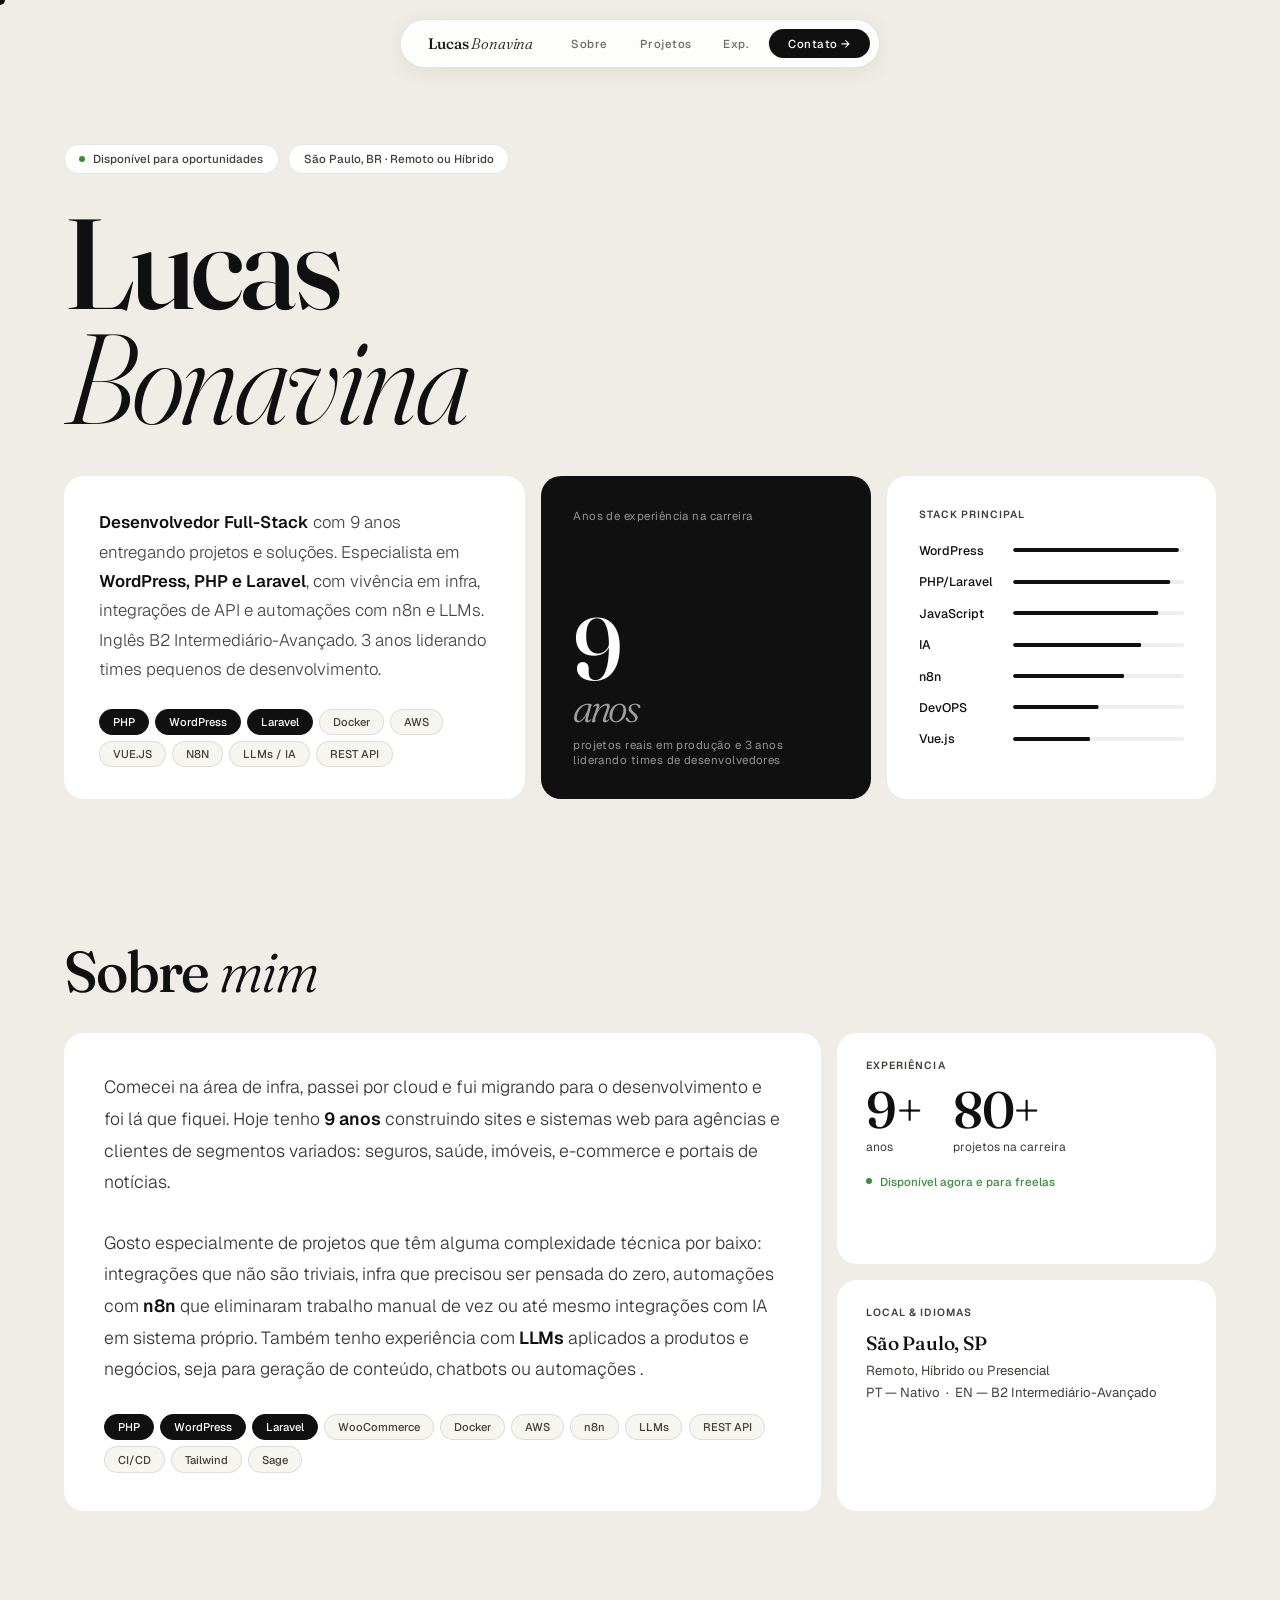
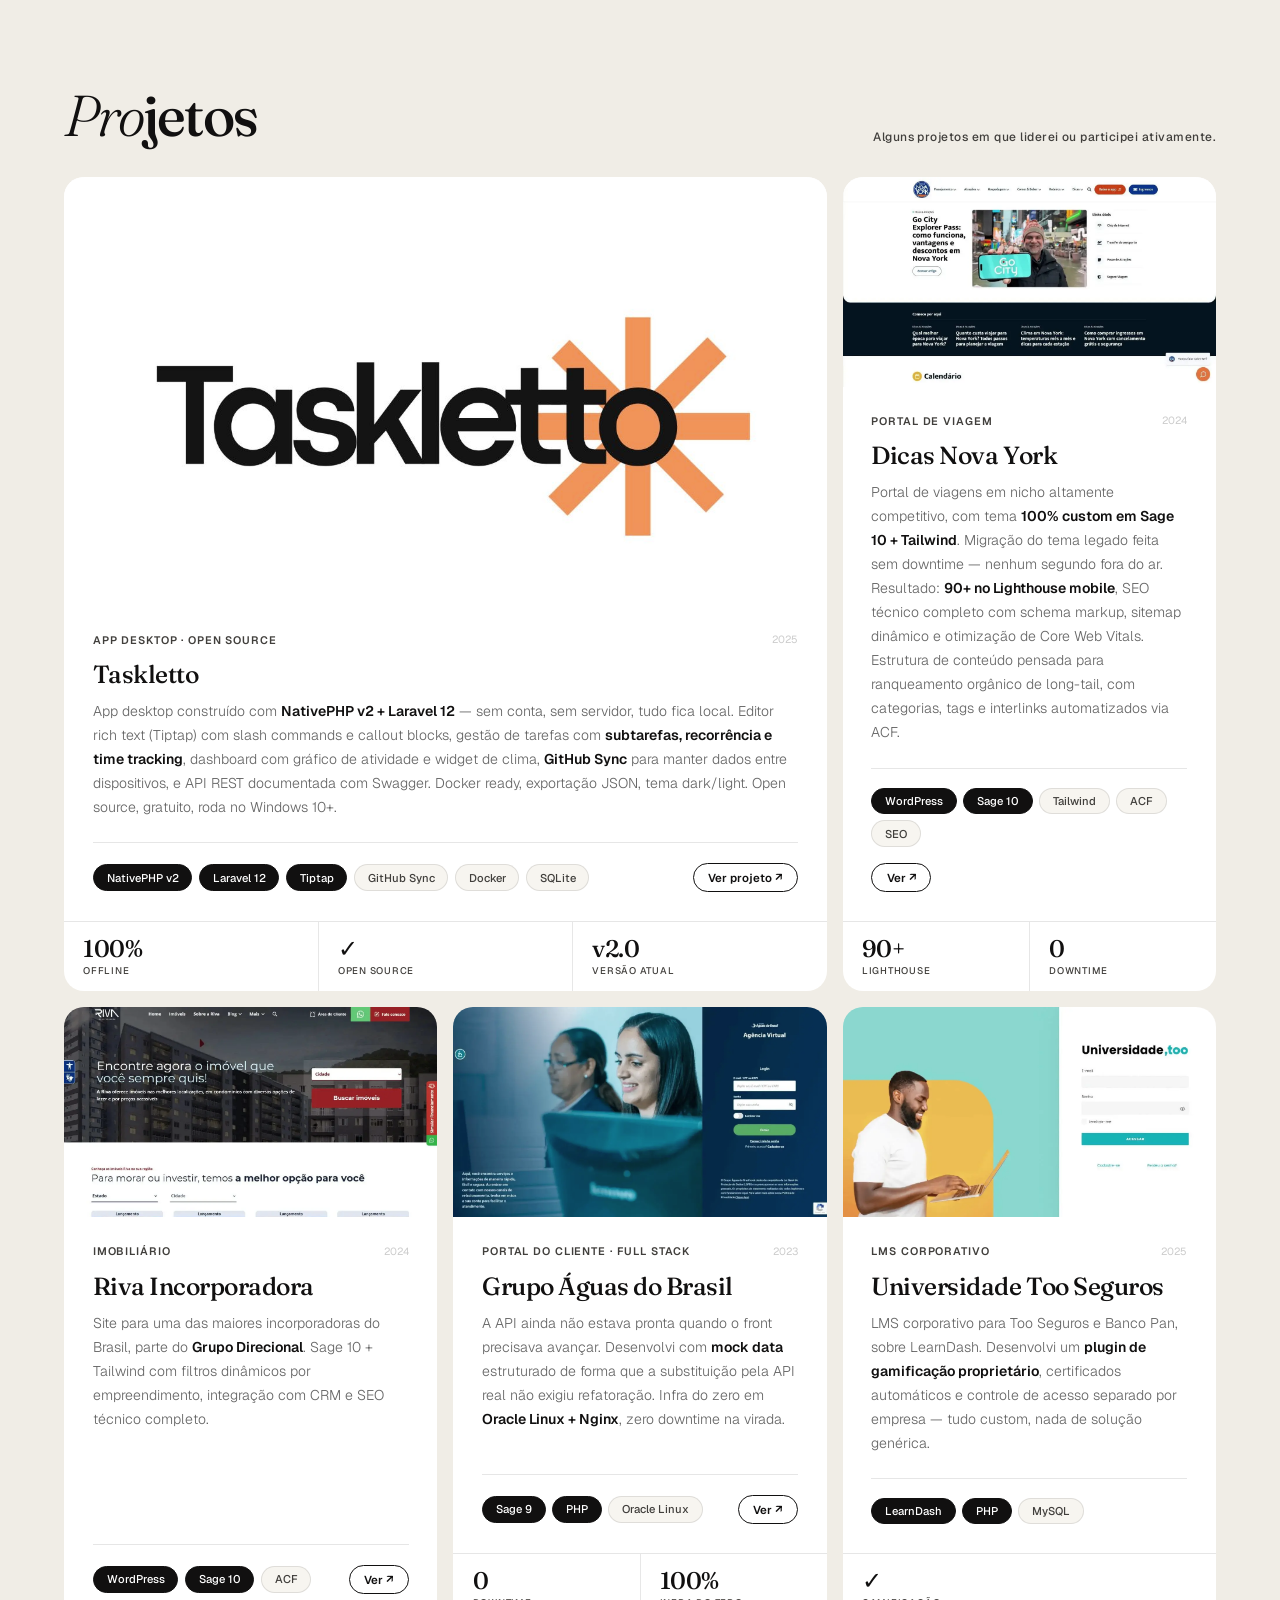
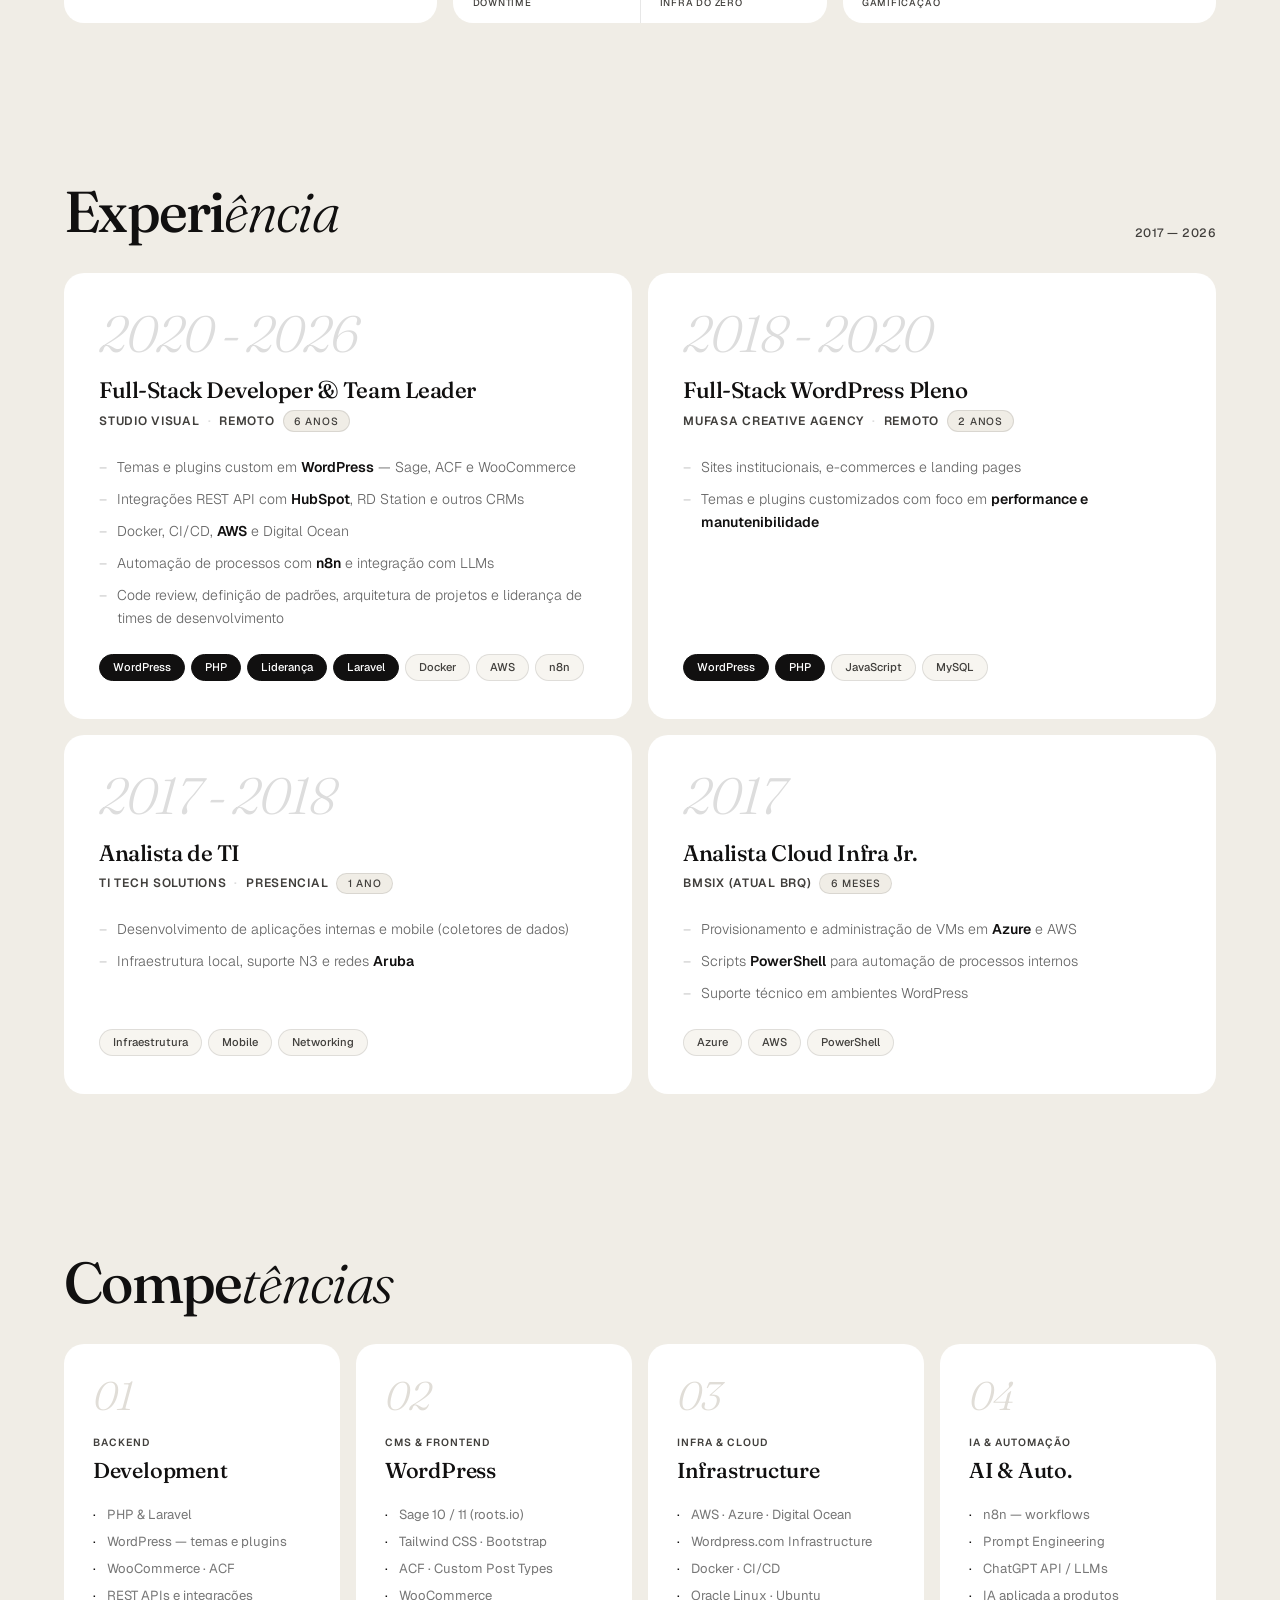
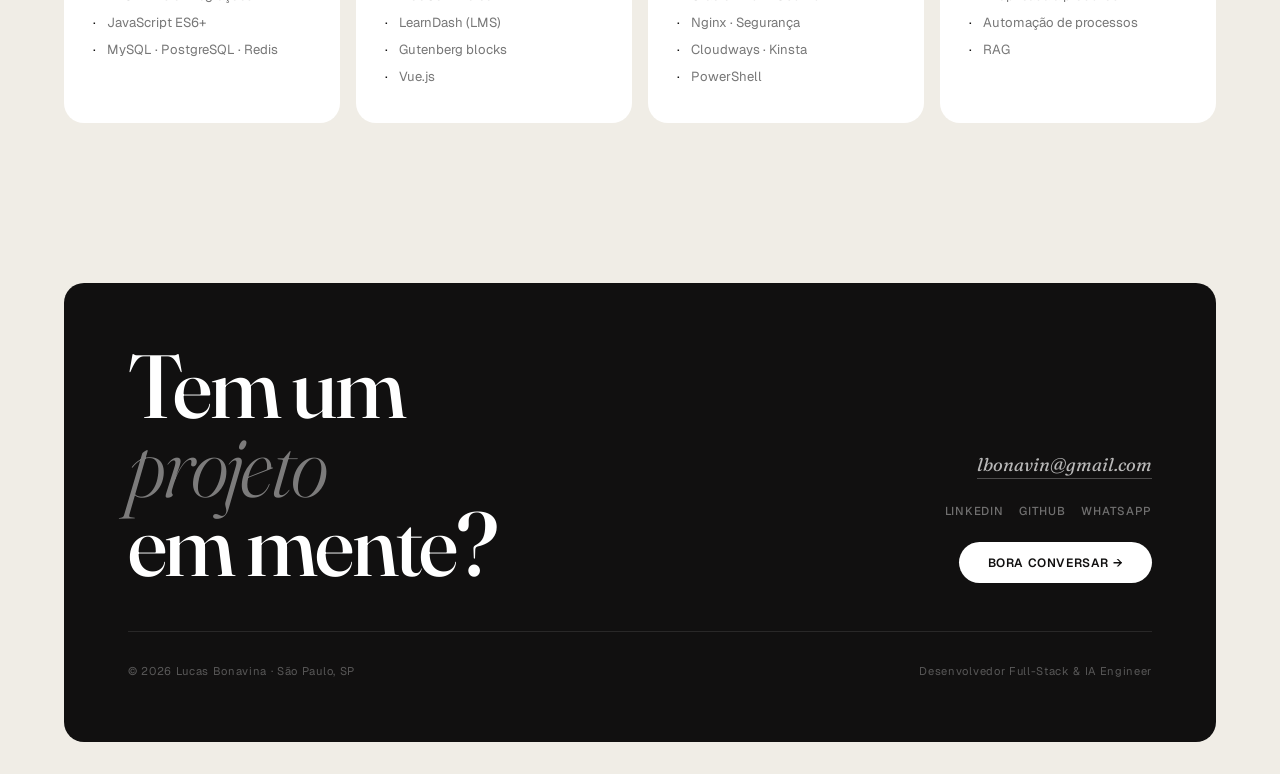
==== index.html @ 9f5cc095 "Update index.html" ====
<!DOCTYPE html>
<html lang="pt-BR">
<head>
<meta charset="UTF-8">
<meta name="viewport" content="width=device-width, initial-scale=1.0">

<!-- ── SEO Básico ── -->
<title>Lucas Bonavina — Full-Stack Developer | PHP, WordPress & Laravel</title>
<meta name="description" content="Full-Stack Developer com 9 anos de experiência em PHP, WordPress e Laravel. Especialista em integrações de API, automações com n8n e LLMs. Disponível para oportunidades remotas em São Paulo, BR.">
<meta name="keywords" content="Full-Stack Developer, PHP, WordPress, Laravel, n8n, LLMs, Docker, AWS, São Paulo">
<meta name="author" content="Lucas Bonavina">
<meta name="robots" content="index, follow">
<link rel="canonical" href="https://lucasbonavina.win/">

<!-- ── Open Graph (LinkedIn, Facebook, WhatsApp) ── -->
<meta property="og:type" content="website">
<meta property="og:url" content="https://lucasbonavina.win/">
<meta property="og:title" content="Lucas Bonavina — Full-Stack Developer">
<meta property="og:description" content="Full-Stack Developer com 9 anos de experiência em PHP, WordPress e Laravel. Especialista em integrações de API, automações com n8n e LLMs.">
<meta property="og:image" content="https://lucasbonavina.win/og-image.jpg">
<meta property="og:locale" content="pt_BR">
<meta property="og:site_name" content="Lucas Bonavina">

<!-- ── Twitter / X Card ── -->
<meta name="twitter:card" content="summary_large_image">
<meta name="twitter:title" content="Lucas Bonavina — Full-Stack Developer">
<meta name="twitter:description" content="Full-Stack Developer com 9 anos de experiência em PHP, WordPress e Laravel. Disponível para oportunidades.">
<meta name="twitter:image" content="https://lucasbonavina.win/og-image.jpg">

<!-- ── Schema.org (Rich Results no Google) ── -->
<script type="application/ld+json">
{
  "@context": "https://schema.org",
  "@type": "Person",
  "name": "Lucas Bonavina",
  "jobTitle": "Full-Stack Developer",
  "url": "https://lucasbonavina.win/",
  "email": "lbonavin@gmail.com",
  "address": {
    "@type": "PostalAddress",
    "addressLocality": "São Paulo",
    "addressRegion": "SP",
    "addressCountry": "BR"
  },
  "sameAs": [
    "https://www.linkedin.com/in/lbonavina/",
    "https://github.com/lbonavina"
  ],
  "knowsAbout": ["PHP", "WordPress", "Laravel", "Docker", "AWS", "n8n", "LLMs"]
}
</script>

<!-- ── Favicon ── -->
<link rel="icon" type="image/png" href="favicon.png">
<link rel="preload" as="image" href="projetos/taskletto.webp" fetchpriority="high">

<!-- Preconnect mantém -->
<link rel="preconnect" href="https://fonts.googleapis.com">
<link rel="preconnect" href="https://fonts.gstatic.com" crossorigin>

<!-- Troque o <link> normal por media=print + onload -->
<link
  rel="stylesheet"
  href="https://fonts.googleapis.com/css2?family=Fraunces:ital,opsz,wght@0,9..144,300;0,9..144,500;0,9..144,700;1,9..144,300;1,9..144,500;1,9..144,700&family=Geist:wght@300;400;500;600&display=swap"
  media="print"
  onload="this.media='all'"
>
<!-- Fallback para JS desativado -->
<noscript>
  <link rel="stylesheet" href="https://fonts.googleapis.com/css2?family=Fraunces:ital,opsz,wght@0,9..144,300;0,9..144,500;0,9..144,700;1,9..144,300;1,9..144,500;1,9..144,700&family=Geist:wght@300;400;500;600&display=swap">
</noscript>

<style>
  *, *::before, *::after { margin: 0; padding: 0; box-sizing: border-box; }

:root {
  --ink:    #111010;
  --paper:  #f0ede6;
  --card:   #ffffff;
  --card2:  #f7f5f0;
  --muted:  #413f3c;
  --rule:   rgba(17,16,16,.1);
  --serif:  'Fraunces', Georgia, serif;
  --sans:   'Geist', sans-serif;
  --r:      20px;
  --r-sm:   12px;
}

html { scroll-behavior: smooth; }

body {
  font-family: var(--sans);
  background: var(--paper);
  color: var(--ink);
  overflow-x: hidden;
  cursor: none;
}

/* ── CURSOR ── */
#cur {
  position: fixed;
  width: 10px; height: 10px;
  background: var(--ink);
  border-radius: 50%;
  pointer-events: none;
  z-index: 9000;
  transform: translate(-50%,-50%);
  transition: width .22s, height .22s, background .22s;
}
.hovering #cur {
  width: 46px; height: 46px;
  background: transparent;
  border: 1.5px solid var(--ink);
}

/* ── NAV ── */
nav {
  position: fixed;
  top: 1.2rem; left: 50%;
  transform: translateX(-50%);
  z-index: 800;
  display: flex;
  align-items: center;
  gap: 0;
  background: rgba(255,255,255,.85);
  backdrop-filter: blur(20px);
  border: 1px solid var(--rule);
  border-radius: 100px;
  padding: .55rem .6rem;
  opacity: 0;
  animation: fi .5s ease 2.6s forwards;
  box-shadow: 0 4px 24px rgba(17,16,16,.07);
}
.nav-logo {
  font-family: var(--serif);
  font-size: .95rem;
  font-weight: 500;
  padding: .3rem 1.1rem;
  margin-right: .3rem;
  letter-spacing: -.01em;
}
.nav-logo em { font-style: italic; font-weight: 300; }
nav a {
  font-size: .72rem;
  font-weight: 500;
  letter-spacing: .04em;
  color: #6b6864;
  text-decoration: none;
  padding: .45rem 1rem;
  border-radius: 100px;
  transition: color .2s, background .2s;
  white-space: nowrap;
}
nav a:hover { color: var(--ink); background: var(--paper); }
nav a.cta {
  background: var(--ink);
  color: #fff;
  margin-left: .3rem;
  padding: .45rem 1.2rem;
}
nav a.cta:hover { background: #333; color: #fff; }

/* ── LAYOUT ── */
.page { max-width: 1200px; margin: 0 auto; padding: 0 1.5rem; }

/* ── HERO ── */
.hero {
  padding-top: 9rem;
  padding-bottom: 4rem;
}

.hero-eyebrow {
  display: flex;
  align-items: center;
  gap: .6rem;
  margin-bottom: 2rem;
  opacity: 0;
  animation: fi .5s ease .15s forwards;
}
.hero-pill {
  display: inline-flex;
  align-items: center;
  gap: .5rem;
  padding: .4rem .9rem;
  background: var(--card);
  border: 1px solid var(--rule);
  border-radius: 100px;
  font-size: .72rem;
  font-weight: 500;
  color: var(--muted);
}
.dot-green {
  width: 6px; height: 6px;
  border-radius: 50%;
  background: #3d8c3d;
  animation: pg 2s ease infinite;
}
@keyframes pg { 0%,100%{box-shadow:0 0 0 0 rgba(61,140,61,.4)}50%{box-shadow:0 0 0 5px rgba(61,140,61,0)} }

.hero-name {
  font-family: var(--serif);
  font-size: clamp(4.5rem, 10vw, 9.5rem);
  font-weight: 500;
  line-height: .9;
  letter-spacing: -.03em;
  margin-bottom: 2.5rem;
}
.hero-name .row { overflow: hidden; display: block; }
.hero-name .w {
  display: block;
  transform: translateY(105%);
  animation: rise .95s cubic-bezier(.16,1,.3,1) forwards;
}
.hero-name .row:nth-child(1) .w { animation-delay: .3s; }
.hero-name .row:nth-child(2) .w { animation-delay: .45s; font-style: italic; font-weight: 300; }

.hero-grid {
  display: grid;
  grid-template-columns: 1.4fr 1fr 1fr;
  gap: 1rem;
  opacity: 0;
  animation: up .65s ease 1.1s forwards;
}

.hero-bio {
  background: var(--card);
  border-radius: var(--r);
  padding: 2rem 2.2rem;
  display: flex;
  flex-direction: column;
  justify-content: space-between;
  gap: 1.5rem;
}
.hero-bio p {
  font-size: 1.05rem;
  line-height: 1.75;
  color: #444;
  font-weight: 300;
}
.hero-bio p strong { font-weight: 600; color: var(--ink); }
.hero-bio-foot {
  display: flex;
  align-items: center;
  justify-content: space-between;
  flex-wrap: wrap;
  gap: .8rem;
}
.role-tag {
  font-size: .72rem;
  font-weight: 500;
  color: var(--muted);
  letter-spacing: .04em;
}

.hero-stat {
  background: var(--ink);
  border-radius: var(--r);
  padding: 2rem 2rem;
  display: flex;
  flex-direction: column;
  justify-content: space-between;
  color: #fff;
}
.hero-stat .num {
  font-family: var(--serif);
  font-size: 5.5rem;
  font-weight: 500;
  line-height: .85;
  letter-spacing: -.04em;
}
.hero-stat .num em { font-style: italic; font-weight: 300; font-size: 2.5rem; display: block; margin-top: .3rem; opacity: .6; }
.hero-stat .lbl { font-size: .72rem; font-weight: 400; opacity: .55; letter-spacing: .04em; }

.hero-stack {
  background: var(--card);
  border-radius: var(--r);
  padding: 2rem 2rem;
}
.hero-stack .slabel {
  font-size: .65rem;
  font-weight: 600;
  letter-spacing: .1em;
  text-transform: uppercase;
  color: var(--muted);
  margin-bottom: 1.3rem;
}
.stack-items {
  display: flex;
  flex-direction: column;
  gap: .9rem;
}
.si-row { display: flex; align-items: center; gap: .9rem; }
.si-name { font-size: .78rem; font-weight: 500; color: var(--ink); width: 80px; flex-shrink: 0; }
.si-track {
  flex: 1; height: 4px;
  background: #eee;
  border-radius: 99px;
  overflow: hidden;
}
.si-fill {
  height: 100%;
  background: var(--ink);
  border-radius: 99px;
  transform: scaleX(0); transform-origin: left;
  transition: transform .85s cubic-bezier(.16,1,.3,1);
}

/* ── CHIPS ── */
.chips { display: flex; flex-wrap: wrap; gap: .4rem; }
.chip {
  font-size: .7rem;
  font-weight: 500;
  padding: .32rem .8rem;
  border-radius: 100px;
  border: 1px solid var(--rule);
  background: var(--card2);
  color: var(--muted);
  cursor: default;
  transition: background .2s, color .2s, border-color .2s;
}
.chip:hover, .chip.on { background: var(--ink); color: #fff; border-color: var(--ink); }

/* ── SECTION HEADER ── */
.s-header {
  display: flex;
  align-items: flex-end;
  justify-content: space-between;
  margin-bottom: 2rem;
}
.s-title {
  font-family: var(--serif);
  font-size: clamp(2.2rem, 4.5vw, 3.8rem);
  font-weight: 500;
  letter-spacing: -.03em;
  line-height: 1;
}
.s-title em { font-style: italic; font-weight: 300; }
.s-sub {
  font-size: .75rem;
  font-weight: 500;
  color: var(--muted);
  letter-spacing: .04em;
}

/* ── SECTION SPACING ── */
.section { padding: 5rem 0; }

/* ── ABOUT CARDS ── */
.about-grid {
  display: grid;
  grid-template-columns: 2fr 1fr;
  grid-template-rows: auto auto;
  gap: 1rem;
}
.about-main {
  background: var(--card);
  border-radius: var(--r);
  padding: 2.4rem 2.5rem;
}
.about-main p {
  font-size: 1.1rem;
  line-height: 1.8;
  color: #333;
  font-weight: 300;
  margin-bottom: 1.8rem;
}
.about-main p strong { font-weight: 600; color: var(--ink); }

.about-side {
  display: flex;
  flex-direction: column;
  gap: 1rem;
}

.mini-card {
  background: var(--card);
  border-radius: var(--r);
  padding: 1.6rem 1.8rem;
  flex: 1;
}
.mini-card .mc-label {
  font-size: .65rem;
  font-weight: 600;
  letter-spacing: .1em;
  text-transform: uppercase;
  color: var(--muted);
  margin-bottom: .8rem;
}

.stat-pair { display: flex; gap: 2rem; }
.stat-item .stat-n {
  font-family: var(--serif);
  font-size: 3.2rem;
  font-weight: 500;
  line-height: 1;
  letter-spacing: -.03em;
}
.stat-item .stat-l { font-size: .75rem; color: var(--muted); margin-top: .2rem; font-weight: 400; }

/* ── PROJECTS ── */
.proj-grid {
  display: grid;
  grid-template-columns: repeat(3, 1fr);
  gap: 1rem;
}

.proj-card {
  background: var(--card);
  border-radius: var(--r);
  overflow: hidden;
  display: flex;
  flex-direction: column;
  transition: transform .3s cubic-bezier(.16,1,.3,1), box-shadow .3s;
}
.proj-card:hover {
  transform: translateY(-4px);
  box-shadow: 0 16px 48px rgba(17,16,16,.1);
}

.proj-card--featured {
  grid-column: span 2;
}

.proj-img {
  width: 100%;
  aspect-ratio: 16/9;
  overflow: hidden;
  background: #e8e4dc;
  position: relative;
  flex-shrink: 0;
}
.proj-img img {
  width: 100%; height: 100%;
  object-fit: cover; object-position: top;
  transition: transform .5s cubic-bezier(.16,1,.3,1), filter .4s;
  filter: grayscale(15%);
}
.proj-card:hover .proj-img img { transform: scale(1.04); filter: grayscale(0%); }

.proj-body {
  padding: 1.7rem 1.8rem 1.8rem;
  display: flex;
  flex-direction: column;
  flex: 1;
}
.proj-meta {
  display: flex;
  align-items: center;
  gap: .6rem;
  margin-bottom: .9rem;
}
.proj-cat {
  font-size: .68rem;
  font-weight: 600;
  letter-spacing: .08em;
  text-transform: uppercase;
  color: var(--muted);
}
.proj-year {
  font-size: .65rem;
  color: #ccc;
  margin-left: auto;
  font-weight: 400;
}
.proj-title {
  font-family: var(--serif);
  font-size: 1.55rem;
  font-weight: 500;
  letter-spacing: -.02em;
  line-height: 1.1;
  margin-bottom: .75rem;
  transition: font-style .2s;
}
.proj-card:hover .proj-title { font-style: italic; }
.proj-desc {
  font-size: .88rem;
  line-height: 1.7;
  color: #666;
  font-weight: 300;
  flex: 1;
  margin-bottom: 1.4rem;
}
.proj-desc strong { font-weight: 600; color: var(--ink); }

.proj-foot {
  display: flex;
  align-items: center;
  justify-content: space-between;
  padding-top: 1.2rem;
  border-top: 1px solid var(--rule);
  gap: 1rem;
  flex-wrap: wrap;
}
.proj-link {
  display: inline-flex;
  align-items: center;
  gap: .35rem;
  font-size: .72rem;
  font-weight: 600;
  color: var(--ink);
  text-decoration: none;
  padding: .4rem .9rem;
  border: 1.5px solid var(--ink);
  border-radius: 100px;
  transition: background .2s, color .2s;
  flex-shrink: 0;
}
.proj-link:hover { background: var(--ink); color: #fff; }

/* stats row inside featured card */
.proj-stats {
  display: flex;
  border-top: 1px solid var(--rule);
  margin-top: auto;
}
.ps { flex: 1; padding: .9rem 1.2rem; border-right: 1px solid var(--rule); }
.ps:last-child { border-right: none; }
.ps-val {
  font-family: var(--serif);
  font-size: 1.5rem;
  font-weight: 500;
  line-height: 1;
  letter-spacing: -.02em;
}
.ps-key { font-size: .6rem; font-weight: 500; letter-spacing: .08em; text-transform: uppercase; color: var(--muted); margin-top: .2rem; }

/* ── EXPERIENCE ── */
.xp-grid {
  display: grid;
  grid-template-columns: repeat(2, 1fr);
  gap: 1rem;
}

.xp-card {
  background: var(--card);
  border-radius: var(--r);
  padding: 2.2rem 2.2rem 2.4rem;
  display: flex;
  flex-direction: column;
  gap: 0;
  transition: background .25s;
}
.xp-card:hover { background: #f9f8f5; }

.xp-period {
  font-family: var(--serif);
  font-size: 3.2rem;
  font-weight: 300;
  font-style: italic;
  color: #ddd;
  line-height: 1;
  letter-spacing: -.03em;
  margin-bottom: 1.2rem;
  transition: color .3s;
}
.xp-card:hover .xp-period { color: #bbb; }

.xp-role {
  font-family: var(--serif);
  font-size: 1.4rem;
  font-weight: 500;
  letter-spacing: -.02em;
  line-height: 1.15;
  margin-bottom: .4rem;
}
.xp-company {
  font-size: .75rem;
  font-weight: 600;
  letter-spacing: .06em;
  text-transform: uppercase;
  color: var(--muted);
  margin-bottom: 1.5rem;
  display: flex;
  align-items: center;
  gap: .5rem;
  flex-wrap: wrap;
}
.xp-dur {
  font-size: .65rem;
  font-weight: 500;
  padding: .2rem .65rem;
  background: var(--paper);
  border-radius: 100px;
  color: var(--muted);
  border: 1px solid var(--rule);
}

.xp-list { list-style: none; display: flex; flex-direction: column; gap: .55rem; margin-bottom: 1.5rem; }
.xp-list li {
  font-size: .88rem;
  line-height: 1.65;
  color: #666;
  font-weight: 300;
  padding-left: 1.1rem;
  position: relative;
}
.xp-list li::before { content: '–'; position: absolute; left: 0; color: #bbb; }
.xp-list li strong { font-weight: 600; color: var(--ink); }

/* ── SKILLS ── */
.skills-grid {
  display: grid;
  grid-template-columns: repeat(4, 1fr);
  gap: 1rem;
}
.sk-card {
  background: var(--card);
  border-radius: var(--r);
  padding: 2rem 1.8rem 2.2rem;
  transition: background .25s, transform .25s;
}
.sk-card:hover { background: var(--ink); transform: translateY(-3px); }
.sk-card:hover * { color: #fff !important; border-color: rgba(255,255,255,.15) !important; }
.sk-card:hover .sk-num { opacity: .12; }

.sk-num {
  font-family: var(--serif);
  font-size: 2.5rem;
  font-style: italic;
  font-weight: 300;
  color: #e0ddd7;
  line-height: 1;
  margin-bottom: 1.3rem;
  letter-spacing: -.02em;
  transition: color .25s, opacity .25s;
}
.sk-cat { font-size: .65rem; font-weight: 600; letter-spacing: .1em; text-transform: uppercase; color: var(--muted); margin-bottom: .5rem; transition: color .25s; }
.sk-name { font-family: var(--serif); font-size: 1.35rem; font-weight: 500; color: var(--ink); margin-bottom: 1.3rem; letter-spacing: -.01em; transition: color .25s; }
.sk-list { list-style: none; display: flex; flex-direction: column; gap: .42rem; }
.sk-list li { font-size: .82rem; line-height: 1.55; color: #777; padding-left: .9rem; position: relative; transition: color .25s; }
.sk-list li::before { content: '·'; position: absolute; left: 0; color: var(--ink); transition: color .25s; }

/* ── CONTACT ── */
.contact-card {
  background: var(--ink);
  border-radius: var(--r);
  padding: 4rem;
  display: grid;
  grid-template-columns: 1fr auto;
  gap: 3rem;
  align-items: end;
}
.contact-head {
  font-family: var(--serif);
  font-size: clamp(3rem, 7vw, 7rem);
  font-weight: 500;
  line-height: .88;
  letter-spacing: -.03em;
  color: #fff;
}
.contact-head em { font-style: italic; font-weight: 300; opacity: .45; }

.contact-right {
  display: flex;
  flex-direction: column;
  align-items: flex-end;
  gap: 1.5rem;
}
.contact-mail {
  font-family: var(--serif);
  font-style: italic;
  font-size: 1.15rem;
  color: rgba(255,255,255,.7);
  text-decoration: none;
  border-bottom: 1px solid rgba(255,255,255,.25);
  padding-bottom: 2px;
  transition: color .2s, border-color .2s;
}
.contact-mail:hover { color: #fff; border-color: #fff; }

.contact-socs { display: flex; gap: 1rem; }
.contact-soc {
  font-size: .72rem;
  font-weight: 500;
  letter-spacing: .06em;
  text-transform: uppercase;
  color: rgba(255,255,255,.4);
  text-decoration: none;
  transition: color .2s;
}
.contact-soc:hover { color: #fff; }

.btn-white {
  display: inline-flex;
  align-items: center;
  gap: .4rem;
  padding: .8rem 1.8rem;
  background: #fff;
  color: var(--ink);
  font-size: .75rem;
  font-weight: 600;
  letter-spacing: .05em;
  text-transform: uppercase;
  text-decoration: none;
  border-radius: 100px;
  transition: background .2s, transform .2s;
}
.btn-white:hover { background: #e8e8e8; transform: translateY(-1px); }

.contact-footer {
  display: flex;
  align-items: center;
  justify-content: space-between;
  padding-top: 2rem;
  border-top: 1px solid rgba(255,255,255,.1);
  margin-top: 0;
}
.cf-copy { font-size: .7rem; color: rgba(255,255,255,.3); letter-spacing: .06em; }

/* ── SCROLL REVEAL ── */
.rv { opacity: 0; transform: translateY(20px); transition: opacity .55s ease, transform .55s ease; }
.rv.on { opacity: 1; transform: none; }
.d1{transition-delay:.08s} .d2{transition-delay:.16s} .d3{transition-delay:.24s} .d4{transition-delay:.32s}

@keyframes fi   { from{opacity:0} to{opacity:1} }
@keyframes rise { to{transform:translateY(0)} }
@keyframes up   { from{opacity:0;transform:translateY(14px)} to{opacity:1;transform:none} }

/* ── RESPONSIVE ── */
@media(max-width:1024px){
  .hero-grid { grid-template-columns: 1fr 1fr; }
  .hero-stack { grid-column: span 2; }
  .proj-grid { grid-template-columns: 1fr 1fr; }
  .proj-card--featured { grid-column: span 2; }
  .skills-grid { grid-template-columns: 1fr 1fr; }
  .about-grid { grid-template-columns: 1fr; }
  .about-side { flex-direction: row; }
}
@media(max-width:768px){
  .hero-grid { grid-template-columns: 1fr; }
  .hero-stack { grid-column: span 1; }
  .proj-grid, .xp-grid { grid-template-columns: 1fr; }
  .proj-card--featured { grid-column: span 1; }
  .skills-grid { grid-template-columns: 1fr 1fr; }
  .contact-card { grid-template-columns: 1fr; gap: 2rem; }
  .contact-right { align-items: flex-start; }
  .about-side { flex-direction: column; }
  nav .nav-logo { display: none; }
  nav a:not(.cta) { padding: .4rem .7rem; font-size: .68rem; }
}
@media(max-width:480px){
  .skills-grid { grid-template-columns: 1fr; }
  .hero-name { font-size: clamp(3.5rem, 14vw, 6rem); }
  nav { top: .8rem; }
}
</style>

</head>
<body>

<div id="cur"></div>

<!-- NAV -->
<nav>
  <div class="nav-logo">Lucas <em>Bonavina</em></div>
  <a href="#sobre">Sobre</a>
  <a href="#projetos">Projetos</a>
  <a href="#experiencia">Exp.</a>
  <a href="#contato" class="cta">Contato →</a>
</nav>

<main>

<!-- ══════════ HERO ══════════ -->
<div class="page">
  <div class="hero">
    <div class="hero-eyebrow">
      <div class="hero-pill">
        <div class="dot-green"></div>
        Disponível para oportunidades
      </div>
      <div class="hero-pill">São Paulo, BR · Remoto ou Híbrido</div>
    </div>

    <div class="hero-name">
      <span class="row"><span class="w">Lucas</span></span>
      <span class="row"><span class="w">Bonavina</span></span>
    </div>

    <div class="hero-grid">

      <div class="hero-bio">
        <p><strong>Desenvolvedor Full-Stack</strong> com 9 anos entregando projetos e soluções. Especialista em <strong>WordPress, PHP e Laravel</strong>, com vivência em infra, integrações de API e automações com n8n e LLMs. Inglês B2 Intermediário-Avançado. 3 anos liderando times pequenos de desenvolvimento.</p>
        <div class="hero-bio-foot">
          <div class="chips">
            <span class="chip on">PHP</span>
            <span class="chip on">WordPress</span>
            <span class="chip on">Laravel</span>
            <span class="chip">Docker</span>
            <span class="chip">AWS</span>
            <span class="chip">VUE.JS</span>
            <span class="chip">N8N</span>
            <span class="chip">LLMs / IA</span>
            <span class="chip">REST API</span>
          </div>
        </div>
      </div>

      <div class="hero-stat">
        <div class="lbl">Anos de experiência na carreira</div>
        <div>
          <div class="num">9<em>anos</em></div>
          <div class="lbl" style="margin-top:.8rem">projetos reais em produção e 3 anos liderando times de desenvolvedores</div>
        </div>
      </div>

      <div class="hero-stack">
        <div class="slabel">Stack principal</div>
        <div class="stack-items" id="stackEl">
          <div class="si-row"><span class="si-name">WordPress</span><div class="si-track"><div class="si-fill" data-w=".97"></div></div></div>
          <div class="si-row"><span class="si-name">PHP/Laravel</span><div class="si-track"><div class="si-fill" data-w=".92"></div></div></div>
          <div class="si-row"><span class="si-name">JavaScript</span><div class="si-track"><div class="si-fill" data-w=".85"></div></div></div>
          <div class="si-row"><span class="si-name">IA</span><div class="si-track"><div class="si-fill" data-w=".75"></div></div></div>
          <div class="si-row"><span class="si-name">n8n</span><div class="si-track"><div class="si-fill" data-w=".65"></div></div></div>
          <div class="si-row"><span class="si-name">DevOPS</span><div class="si-track"><div class="si-fill" data-w=".50"></div></div></div>
          <div class="si-row"><span class="si-name">Vue.js</span><div class="si-track"><div class="si-fill" data-w=".45"></div></div></div>
        </div>
      </div>

    </div>
  </div>
</div>

<!-- ══════════ SOBRE ══════════ -->
<section id="sobre" class="section">
  <div class="page">
    <div class="s-header rv">
      <h2 class="s-title">Sobre <em>mim</em></h2>
    </div>

    <div class="about-grid rv">

      <div class="about-main">
        <p>Comecei na área de infra, passei por cloud e fui migrando para o desenvolvimento e foi lá que fiquei. Hoje tenho <strong>9 anos</strong> construindo sites e sistemas web para agências e clientes de segmentos variados: seguros, saúde, imóveis, e-commerce e portais de notícias.</p>
        <p>Gosto especialmente de projetos que têm alguma complexidade técnica por baixo: integrações que não são triviais, infra que precisou ser pensada do zero, automações com <strong>n8n</strong> que eliminaram trabalho manual de vez ou até mesmo integrações com IA em sistema próprio. Também tenho experiência com <strong>LLMs</strong> aplicados a produtos e negócios, seja para geração de conteúdo, chatbots ou automações .</p>
        <div class="chips" style="margin-top:1.8rem">
          <span class="chip on">PHP</span><span class="chip on">WordPress</span><span class="chip on">Laravel</span><span class="chip">WooCommerce</span><span class="chip">Docker</span><span class="chip">AWS</span><span class="chip">n8n</span><span class="chip">LLMs</span><span class="chip">REST API</span><span class="chip">CI/CD</span><span class="chip">Tailwind</span><span class="chip">Sage</span>
        </div>
      </div>

      <div class="about-side">
        <div class="mini-card">
          <div class="mc-label">Experiência</div>
          <div class="stat-pair">
            <div class="stat-item"><div class="stat-n">9+</div><div class="stat-l">anos</div></div>
            <div class="stat-item"><div class="stat-n">80+</div><div class="stat-l">projetos na carreira</div></div>
          </div>
          <div class="avail-row" style="display:flex;align-items:center;gap:.5rem;margin-top:1.2rem;font-size:.72rem;font-weight:500;color:#3d8c3d">
            <div class="dot-green"></div> Disponível agora e para freelas
          </div>
        </div>
        <div class="mini-card">
          <div class="mc-label">Local & Idiomas</div>
          <div style="font-family:var(--serif);font-size:1.2rem;font-weight:500;letter-spacing:-.01em;margin-bottom:.3rem">São Paulo, SP</div>
          <div style="font-size:.82rem;color:var(--muted);line-height:1.65">Remoto, Híbrido ou Presencial<br>PT — Nativo &nbsp;·&nbsp; EN — B2 Intermediário-Avançado</div>
        </div>
      </div>

    </div>
  </div>
</section>

<!-- ══════════ PROJETOS ══════════ -->
<section id="projetos" class="section">
  <div class="page">
    <div class="s-header rv">
      <h2 class="s-title"><em>Pro</em>jetos</h2>
      <span class="s-sub">Alguns projetos em que liderei ou participei ativamente.</span>
    </div>

    <div class="proj-grid rv">

      <!-- 01 Taskletto — featured -->
      <div class="proj-card proj-card--featured">
        <div class="proj-img"><img src="projetos/taskletto.webp" alt="Taskletto — App desktop de tarefas e notas offline" fetchpriority="high" onerror="this.closest('.proj-img').style.background='#e0ddd7'"></div>
        <div class="proj-body">
          <div class="proj-meta">
            <span class="proj-cat">App Desktop · Open Source</span>
            <span class="proj-year">2025</span>
          </div>
          <div class="proj-title">Taskletto</div>
          <p class="proj-desc">App desktop construído com <strong>NativePHP v2 + Laravel 12</strong> — sem conta, sem servidor, tudo fica local. Editor rich text (Tiptap) com slash commands e callout blocks, gestão de tarefas com <strong>subtarefas, recorrência e time tracking</strong>, dashboard com gráfico de atividade e widget de clima, <strong>GitHub Sync</strong> para manter dados entre dispositivos, e API REST documentada com Swagger. Docker ready, exportação JSON, tema dark/light. Open source, gratuito, roda no Windows 10+.</p>
          <div class="proj-foot">
            <div class="chips">
              <span class="chip on">NativePHP v2</span>
              <span class="chip on">Laravel 12</span>
              <span class="chip on">Tiptap</span>
              <span class="chip">GitHub Sync</span>
              <span class="chip">Docker</span>
              <span class="chip">SQLite</span>
            </div>
            <a href="https://lbonavina.github.io/taskletto/" target="_blank" class="proj-link">Ver projeto ↗</a>
          </div>
        </div>
        <div class="proj-stats">
          <div class="ps"><div class="ps-val">100%</div><div class="ps-key">Offline</div></div>
          <div class="ps"><div class="ps-val">✓</div><div class="ps-key">Open Source</div></div>
          <div class="ps"><div class="ps-val">v2.0</div><div class="ps-key">Versão atual</div></div>
        </div>
      </div>


      <!-- 02 Dicas Nova York -->
      <div class="proj-card">
        <div class="proj-img"><img src="projetos/dny.webp" alt="Dicas Nova York — Portal de viagem" loading="lazy" onerror="this.closest('.proj-img').style.background='#e0ddd7'"></div>
        <div class="proj-body">
          <div class="proj-meta">
            <span class="proj-cat">Portal de Viagem</span>
            <span class="proj-year">2024</span>
          </div>
          <div class="proj-title">Dicas Nova York</div>
          <p class="proj-desc">Portal de viagens em nicho altamente competitivo, com tema <strong>100% custom em Sage 10 + Tailwind</strong>. Migração do tema legado feita sem downtime — nenhum segundo fora do ar. Resultado: <strong>90+ no Lighthouse mobile</strong>, SEO técnico completo com schema markup, sitemap dinâmico e otimização de Core Web Vitals. Estrutura de conteúdo pensada para ranqueamento orgânico de long-tail, com categorias, tags e interlinks automatizados via ACF.</p>
          <div class="proj-foot">
            <div class="chips">
              <span class="chip on">WordPress</span>
              <span class="chip on">Sage 10</span>
              <span class="chip">Tailwind</span>
              <span class="chip">ACF</span>
              <span class="chip">SEO</span>
            </div>
            <a href="https://dicasnovayork.com.br" target="_blank" class="proj-link">Ver ↗</a>
          </div>
        </div>
        <div class="proj-stats">
          <div class="ps"><div class="ps-val">90+</div><div class="ps-key">Lighthouse</div></div>
          <div class="ps"><div class="ps-val">0</div><div class="ps-key">Downtime</div></div>
        </div>
      </div>


      <!-- 03 Riva -->
      <div class="proj-card">
        <div class="proj-img"><img src="projetos/riva1.webp" loading="lazy" loading="lazy" alt="Riva Incorporadora — Site institucional" onerror="this.closest('.proj-img').style.background='#e0ddd7'"></div>
        <div class="proj-body">
          <div class="proj-meta">
            <span class="proj-cat">Imobiliário</span>
            <span class="proj-year">2024</span>
          </div>
          <div class="proj-title">Riva Incorporadora</div>
          <p class="proj-desc">Site para uma das maiores incorporadoras do Brasil, parte do <strong>Grupo Direcional</strong>. Sage 10 + Tailwind com filtros dinâmicos por empreendimento, integração com CRM e SEO técnico completo.</p>
          <div class="proj-foot">
            <div class="chips"><span class="chip on">WordPress</span><span class="chip on">Sage 10</span><span class="chip">ACF</span></div>
            <a href="https://www.rivaincorporadora.com.br" target="_blank" class="proj-link">Ver ↗</a>
          </div>
        </div>
      </div>

      <!-- 04 GAB -->
      <div class="proj-card">
        <div class="proj-img"><img src="projetos/gab1.webp" loading="lazy" alt="Grupo Águas do Brasil — Portal do cliente" onerror="this.closest('.proj-img').style.background='#e0ddd7'"></div>
        <div class="proj-body">
          <div class="proj-meta">
            <span class="proj-cat">Portal do Cliente · Full Stack</span>
            <span class="proj-year">2023</span>
          </div>
          <div class="proj-title">Grupo Águas do Brasil</div>
          <p class="proj-desc">A API ainda não estava pronta quando o front precisava avançar. Desenvolvi com <strong>mock data</strong> estruturado de forma que a substituição pela API real não exigiu refatoração. Infra do zero em <strong>Oracle Linux + Nginx</strong>, zero downtime na virada.</p>
          <div class="proj-foot">
            <div class="chips"><span class="chip on">Sage 9</span><span class="chip on">PHP</span><span class="chip">Oracle Linux</span></div>
            <a href="https://agenciavirtual.grupoaguasdobrasil.com.br" target="_blank" class="proj-link">Ver ↗</a>
          </div>
        </div>
        <div class="proj-stats">
          <div class="ps"><div class="ps-val">0</div><div class="ps-key">Downtime</div></div>
          <div class="ps"><div class="ps-val">100%</div><div class="ps-key">Infra do zero</div></div>
        </div>
      </div>

      <!-- 05 Too Seguros -->
      <div class="proj-card">
        <div class="proj-img"><img src="projetos/too1.webp" loading="lazy" alt="Universidade Too Seguros — LMS corporativo" onerror="this.closest('.proj-img').style.background='#e0ddd7'"></div>
        <div class="proj-body">
          <div class="proj-meta">
            <span class="proj-cat">LMS Corporativo</span>
            <span class="proj-year">2025</span>
          </div>
          <div class="proj-title">Universidade Too Seguros</div>
          <p class="proj-desc">LMS corporativo para Too Seguros e Banco Pan, sobre LearnDash. Desenvolvi um <strong>plugin de gamificação proprietário</strong>, certificados automáticos e controle de acesso separado por empresa — tudo custom, nada de solução genérica.</p>
          <div class="proj-foot">
            <div class="chips"><span class="chip on">LearnDash</span><span class="chip on">PHP</span><span class="chip">MySQL</span></div>
          </div>
        </div>
        <div class="proj-stats">
          <div class="ps"><div class="ps-val">✓</div><div class="ps-key">Gamificação</div></div>
        </div>
      </div>

    </div>
  </div>
</section>

<!-- ══════════ EXPERIÊNCIA ══════════ -->
<section id="experiencia" class="section">
  <div class="page">
    <div class="s-header rv">
      <h2 class="s-title">Experi<em>ência</em></h2>
      <span class="s-sub">2017 — 2026</span>
    </div>
    <div class="xp-grid rv">

      <div class="xp-card">
        <div class="xp-period">2020 - 2026</div>
        <div class="xp-role">Full-Stack Developer & Team Leader</div>
        <div class="xp-company">Studio Visual <span style="color:#ddd">·</span> Remoto <span class="xp-dur">6 anos</span></div>
        <ul class="xp-list">
          <li>Temas e plugins custom em <strong>WordPress</strong> — Sage, ACF e WooCommerce</li>
          <li>Integrações REST API com <strong>HubSpot</strong>, RD Station e outros CRMs</li>
          <li>Docker, CI/CD, <strong>AWS</strong> e Digital Ocean</li>
          <li>Automação de processos com <strong>n8n</strong> e integração com LLMs</li>
          <li>Code review, definição de padrões, arquitetura de projetos e liderança de times de desenvolvimento</li>
        </ul>
        <div class="chips"><span class="chip on">WordPress</span><span class="chip on">PHP</span><span class="chip on">Liderança</span><span class="chip on">Laravel</span><span class="chip">Docker</span><span class="chip">AWS</span><span class="chip">n8n</span></div>
      </div>

      <div class="xp-card">
        <div class="xp-period">2018 - 2020</div>
        <div class="xp-role">Full-Stack WordPress Pleno</div>
        <div class="xp-company">Mufasa Creative Agency <span style="color:#ddd">·</span> Remoto <span class="xp-dur">2 anos</span></div>
        <ul class="xp-list">
          <li>Sites institucionais, e-commerces e landing pages</li>
          <li>Temas e plugins customizados com foco em <strong>performance e manutenibilidade</strong></li>
        </ul>
        <div class="chips" style="margin-top:auto"><span class="chip on">WordPress</span><span class="chip on">PHP</span><span class="chip">JavaScript</span><span class="chip">MySQL</span></div>
      </div>

      <div class="xp-card">
        <div class="xp-period">2017 - 2018</div>
        <div class="xp-role">Analista de TI</div>
        <div class="xp-company">TI Tech Solutions <span style="color:#ddd">·</span> Presencial <span class="xp-dur">1 ano</span></div>
        <ul class="xp-list">
          <li>Desenvolvimento de aplicações internas e mobile (coletores de dados)</li>
          <li>Infraestrutura local, suporte N3 e redes <strong>Aruba</strong></li>
        </ul>
        <div class="chips" style="margin-top:auto"><span class="chip">Infraestrutura</span><span class="chip">Mobile</span><span class="chip">Networking</span></div>
      </div>

      <div class="xp-card">
        <div class="xp-period">2017</div>
        <div class="xp-role">Analista Cloud Infra Jr.</div>
        <div class="xp-company">BMSIX (atual BRQ) <span class="xp-dur">6 meses</span></div>
        <ul class="xp-list">
          <li>Provisionamento e administração de VMs em <strong>Azure</strong> e AWS</li>
          <li>Scripts <strong>PowerShell</strong> para automação de processos internos</li>
          <li>Suporte técnico em ambientes WordPress</li>
        </ul>
        <div class="chips" style="margin-top:auto"><span class="chip">Azure</span><span class="chip">AWS</span><span class="chip">PowerShell</span></div>
      </div>

    </div>
  </div>
</section>

<!-- ══════════ SKILLS ══════════ -->
<section id="skills" class="section">
  <div class="page">
    <div class="s-header rv">
      <h2 class="s-title">Compe<em>tências</em></h2>
    </div>
    <div class="skills-grid rv">
      <div class="sk-card">
        <div class="sk-num">01</div>
        <div class="sk-cat">Backend</div>
        <div class="sk-name">Development</div>
        <ul class="sk-list">
          <li>PHP & Laravel</li>
          <li>WordPress — temas e plugins</li>
          <li>WooCommerce · ACF</li>
          <li>REST APIs e integrações</li>
          <li>JavaScript ES6+</li>
          <li>MySQL · PostgreSQL · Redis</li>
        </ul>
      </div>
      <div class="sk-card">
        <div class="sk-num">02</div>
        <div class="sk-cat">CMS & Frontend</div>
        <div class="sk-name">WordPress</div>
        <ul class="sk-list">
          <li>Sage 10 / 11 (roots.io)</li>
          <li>Tailwind CSS · Bootstrap</li>
          <li>ACF · Custom Post Types</li>
          <li>WooCommerce</li>
          <li>LearnDash (LMS)</li>
          <li>Gutenberg blocks</li>
          <li>Vue.js</li>
        </ul>
      </div>
      <div class="sk-card">
        <div class="sk-num">03</div>
        <div class="sk-cat">Infra & Cloud</div>
        <div class="sk-name">Infrastructure</div>
        <ul class="sk-list">
          <li>AWS · Azure · Digital Ocean</li>
          <li>Wordpress.com Infrastructure</li>
          <li>Docker · CI/CD</li>
          <li>Oracle Linux · Ubuntu</li>
          <li>Nginx · Segurança</li>
          <li>Cloudways · Kinsta</li>
          <li>PowerShell</li>
        </ul>
      </div>
      <div class="sk-card">
        <div class="sk-num">04</div>
        <div class="sk-cat">IA & Automação</div>
        <div class="sk-name">AI & Auto.</div>
        <ul class="sk-list">
          <li>n8n — workflows</li>
          <li>Prompt Engineering</li>
          <li>ChatGPT API / LLMs</li>
          <li>IA aplicada a produtos</li>
          <li>Automação de processos</li>
          <li>RAG</li>
        </ul>
      </div>
    </div>
  </div>
</section>

<!-- ══════════ CONTATO ══════════ -->
<section id="contato" class="section" style="padding-bottom:2rem">
  <div class="page">
    <div class="contact-card rv">
      <div class="contact-head">Tem um<br><em>projeto</em><br>em mente?</div>
      <div class="contact-right">
        <a href="mailto:lbonavin@gmail.com" class="contact-mail">lbonavin@gmail.com</a>
        <div class="contact-socs">
          <a href="https://www.linkedin.com/in/lbonavina/" target="_blank" class="contact-soc">LinkedIn</a>
          <a href="https://github.com/lbonavina" target="_blank" class="contact-soc">GitHub</a>
          <a href="https://wa.me/5511999906996" aria-label="Contato via WhatsApp" target="_blank" class="contact-soc">Whatsapp</a>
        </div>
        <a href="https://wa.me/5511999906996" aria-label="Iniciar conversa no WhatsApp" target="_blank" class="btn-white">Bora conversar →</a>
      </div>
      <div class="contact-footer" style="grid-column:1/-1">
        <span class="cf-copy">© 2026 Lucas Bonavina · São Paulo, SP</span>
        <span class="cf-copy">Desenvolvedor Full-Stack & IA Engineer</span>
      </div>
    </div>
  </div>
</section>

</main>

<script>
/* cursor */
const cur = document.getElementById('cur');
document.addEventListener('mousemove', e => {
  cur.style.left = e.clientX + 'px';
  cur.style.top  = e.clientY + 'px';
});
document.querySelectorAll('a, button, .proj-card, .xp-card, .sk-card, .bcard, .cert-pill, .chip').forEach(el => {
  el.addEventListener('mouseenter', () => document.body.classList.add('hovering'));
  el.addEventListener('mouseleave', () => document.body.classList.remove('hovering'));
});

/* scroll */
window.addEventListener('scroll', () => {}, { passive: true });

/* reveal */
const ro = new IntersectionObserver(entries => {
  entries.forEach(e => { if (e.isIntersecting) { e.target.classList.add('on'); ro.unobserve(e.target); } });
}, { threshold: 0.04 });
document.querySelectorAll('.rv').forEach(el => ro.observe(el));

/* stack bars */
const bo = new IntersectionObserver(entries => {
  entries.forEach(e => {
    if (e.isIntersecting) {
      e.target.querySelectorAll('.si-fill').forEach((b, i) =>
        setTimeout(() => { b.style.transform = `scaleX(${b.dataset.w})`; }, i * 120)
      );
      bo.unobserve(e.target);
    }
  });
}, { threshold: 0.4 });
const se = document.getElementById('stackEl');
if (se) bo.observe(se.closest('.hero-stack'));

/* smooth scroll */
document.querySelectorAll('a[href^="#"]').forEach(a => {
  a.addEventListener('click', e => {
    const t = document.querySelector(a.getAttribute('href'));
    if (t) { e.preventDefault(); window.scrollTo({ top: t.offsetTop - 80, behavior: 'smooth' }); }
  });
});
</script>
</body>
</html>
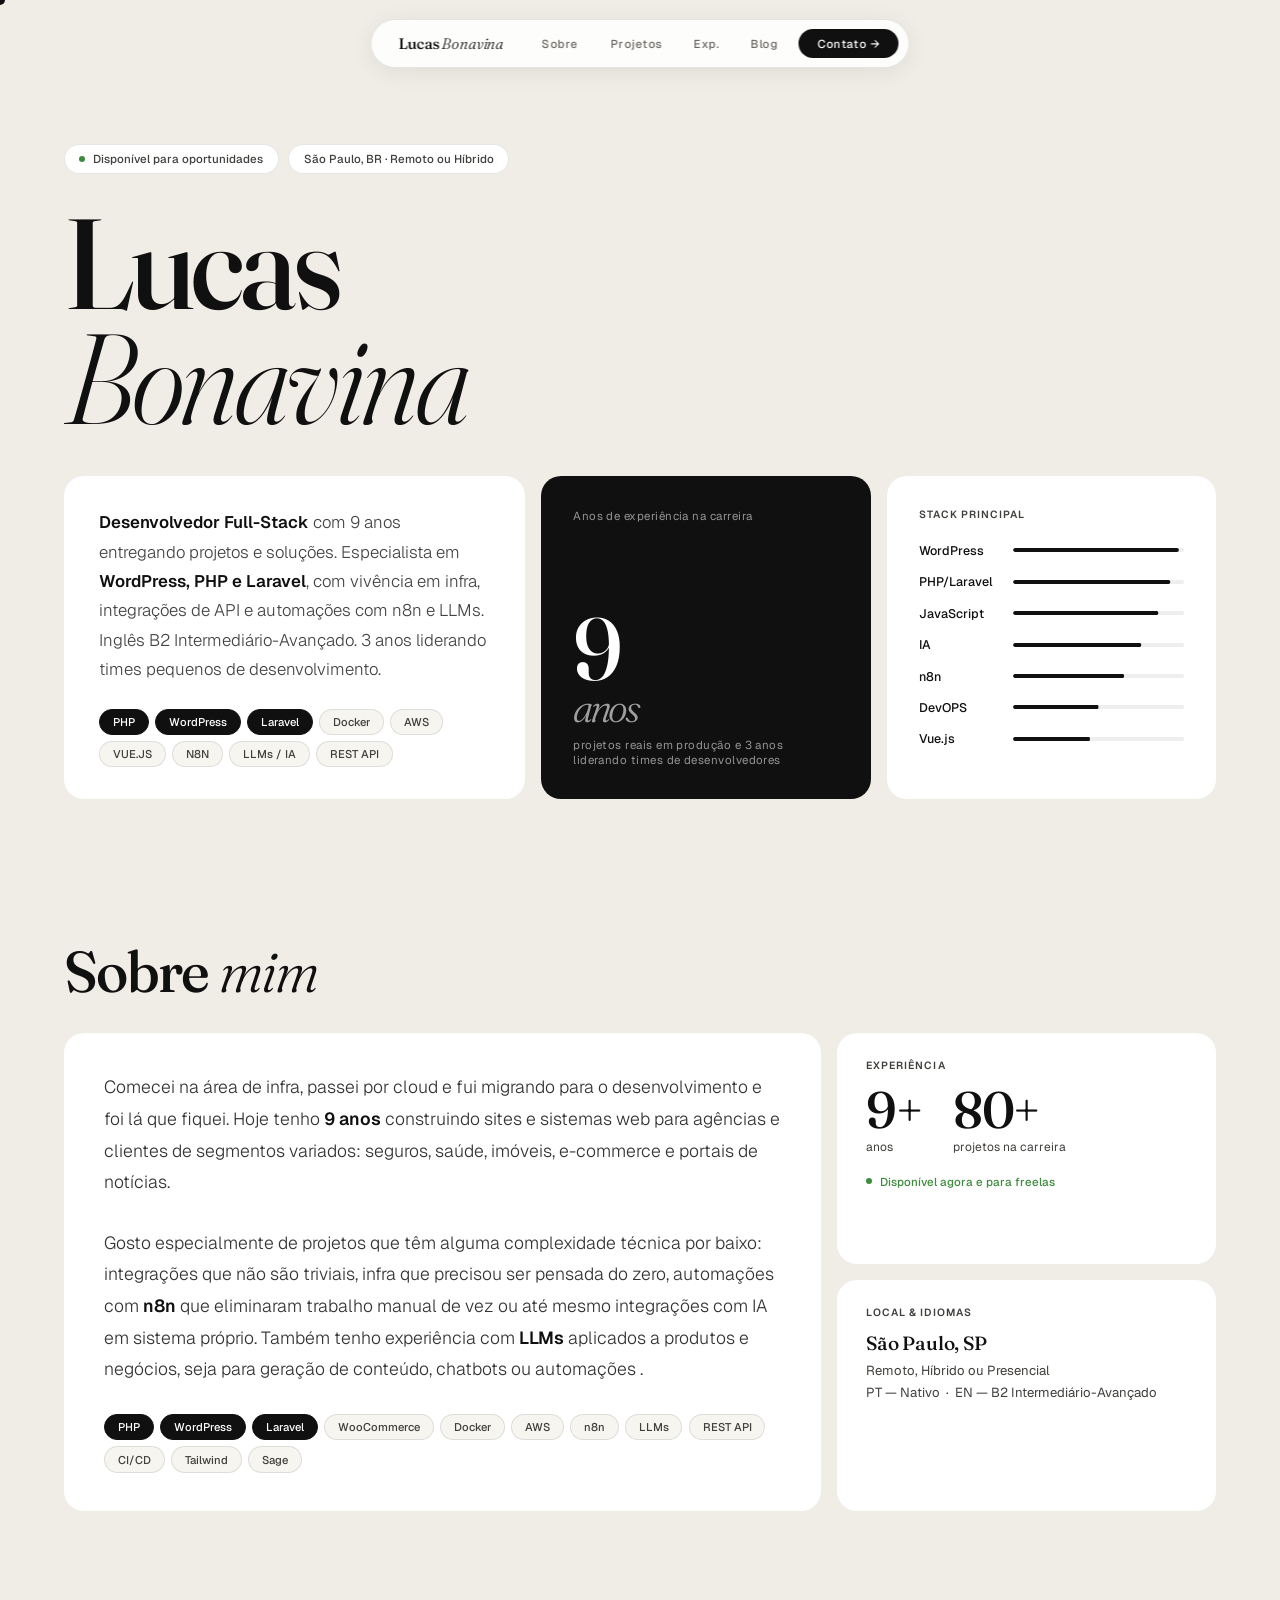
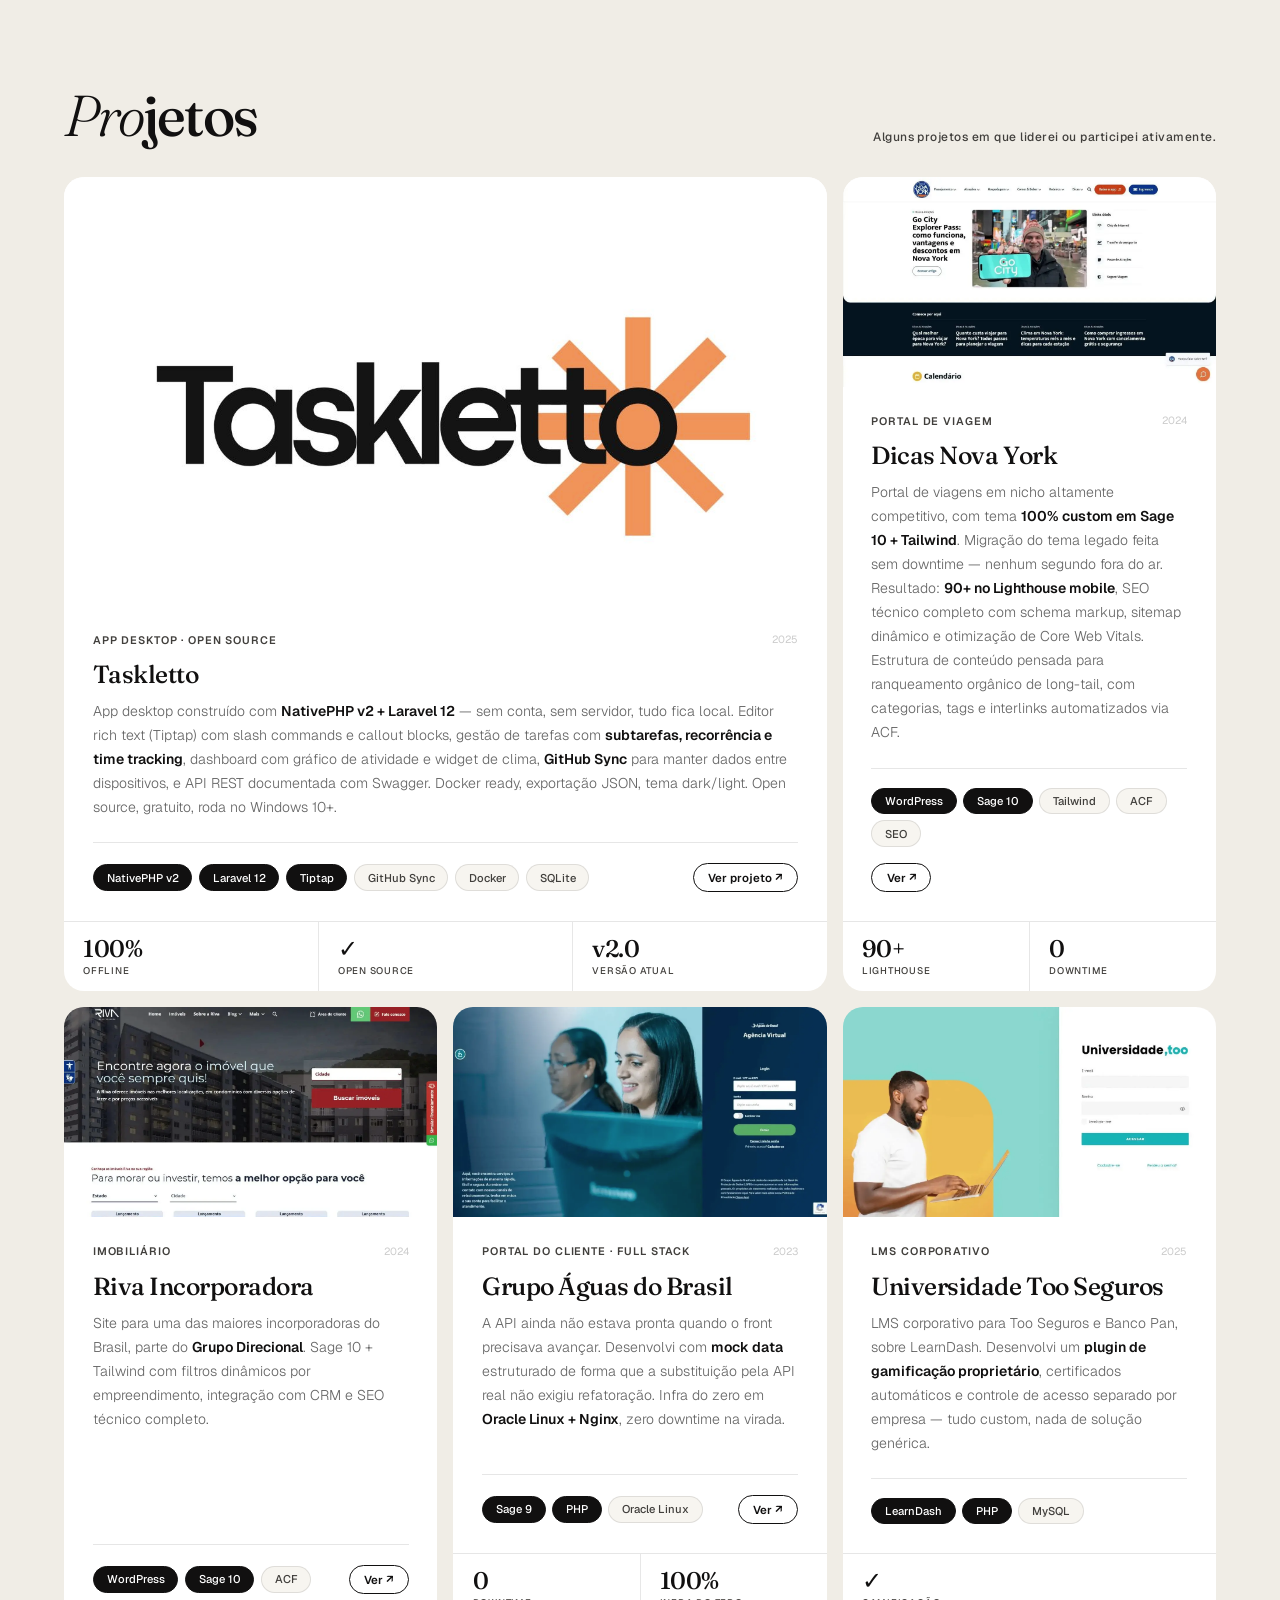
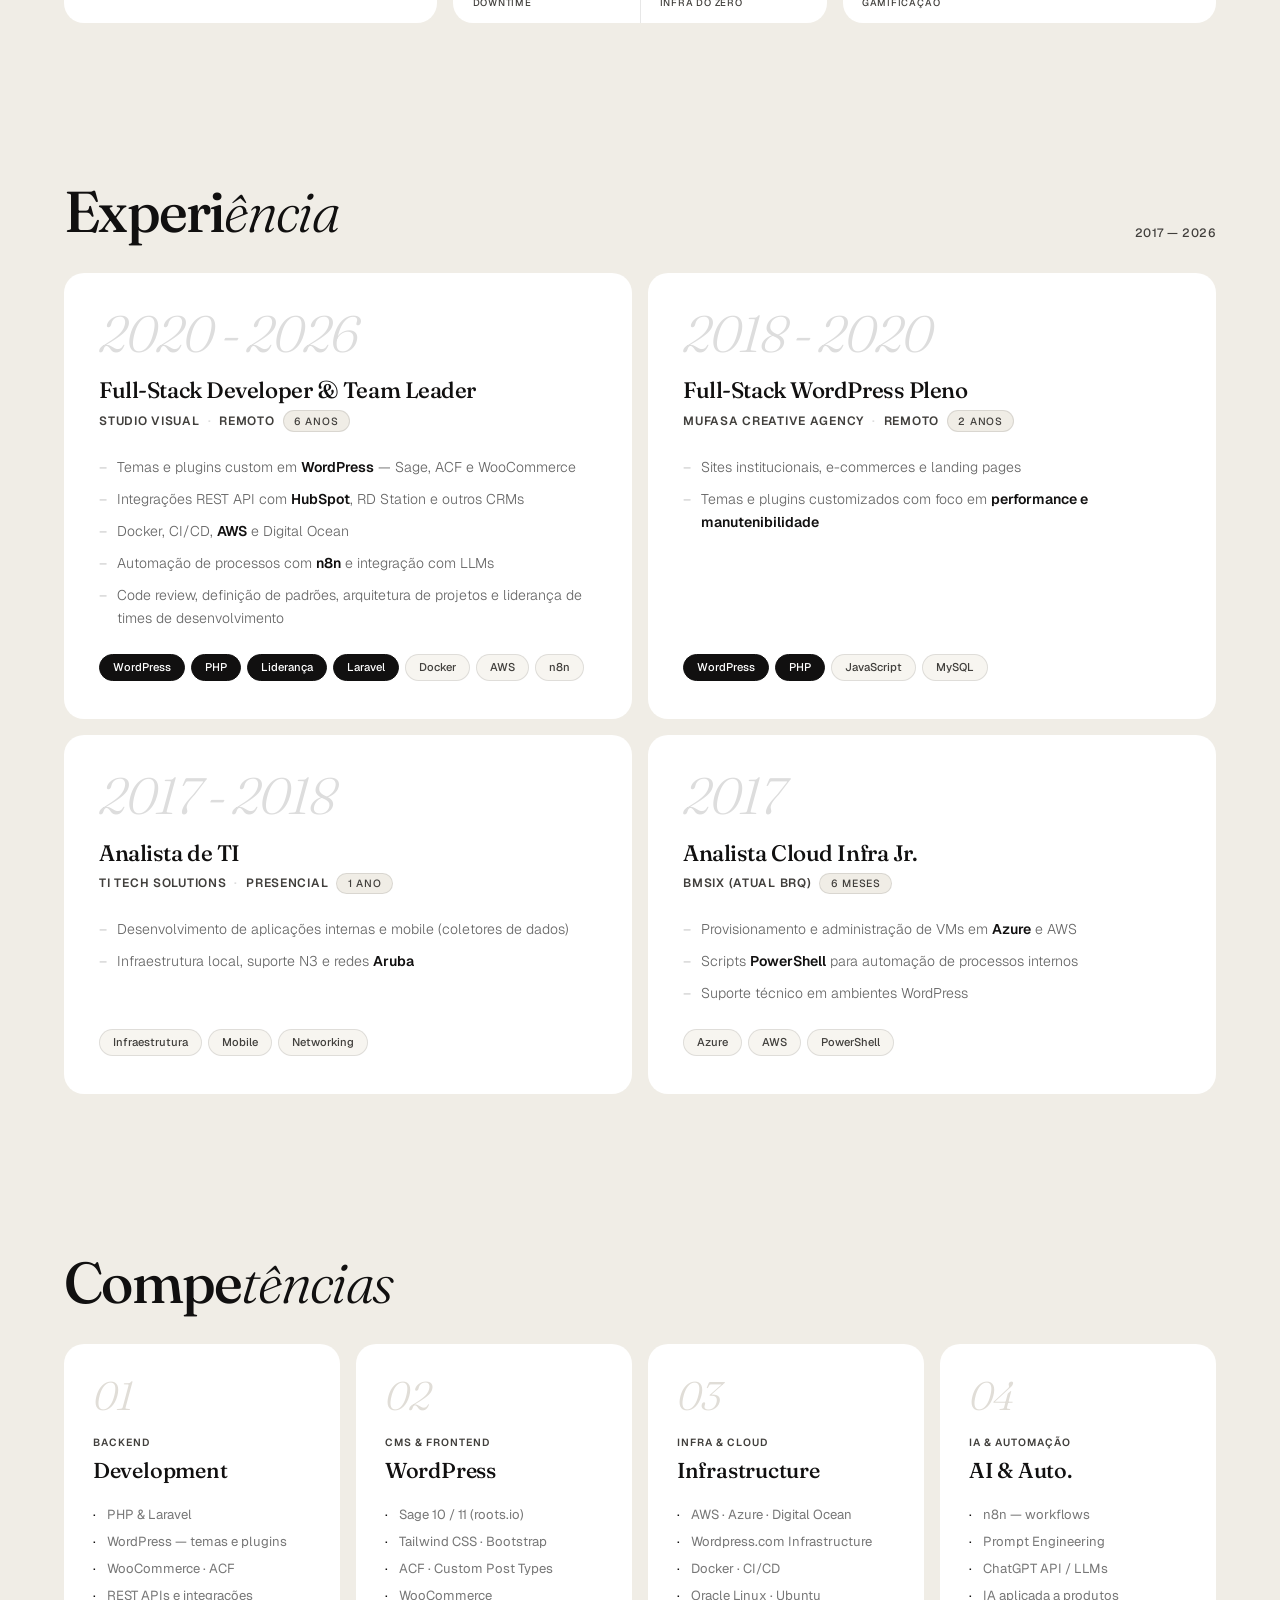
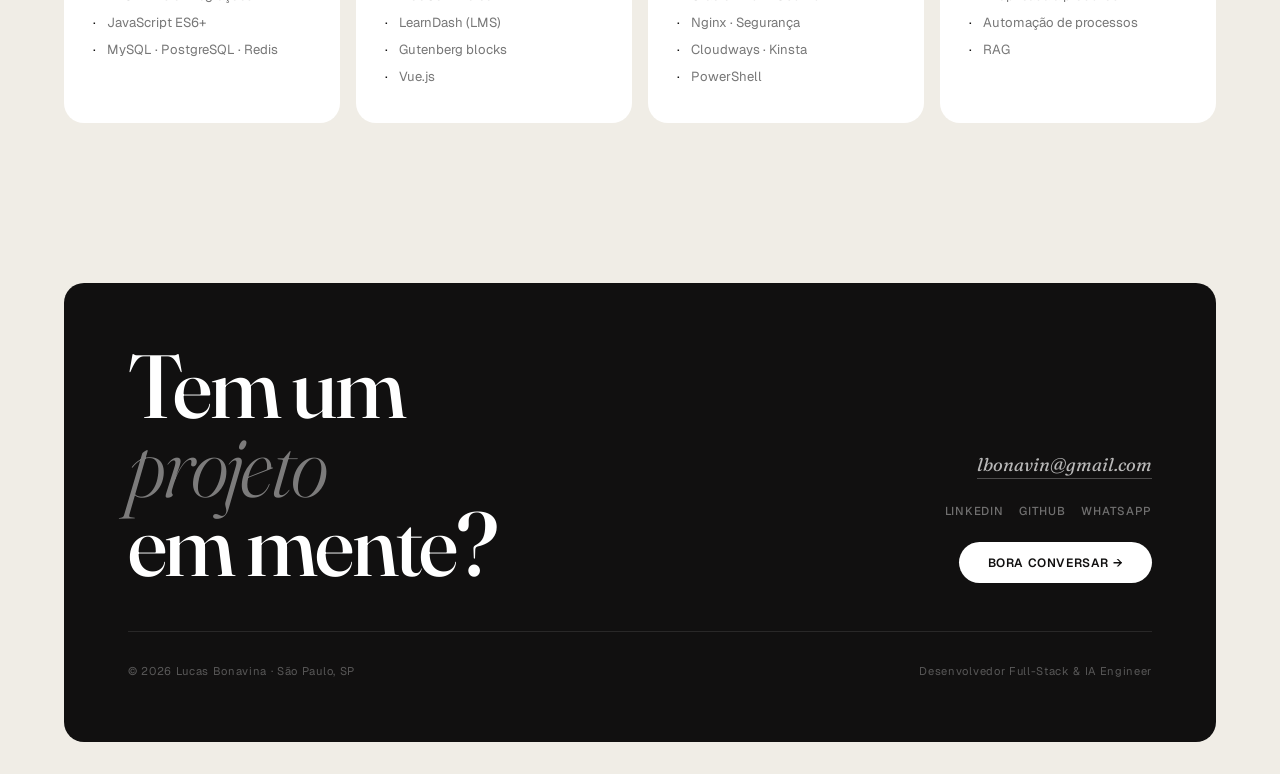
==== commit 865b2a8d: "Update index.html" ====
--- a/index.html
+++ b/index.html
@@ -756,6 +756,7 @@
   <a href="#sobre">Sobre</a>
   <a href="#projetos">Projetos</a>
   <a href="#experiencia">Exp.</a>
+  <a href="https://blog.lucasbonavina.win">Blog</a>
   <a href="#contato" class="cta">Contato →</a>
 </nav>
 
@@ -1140,17 +1141,6 @@
 </main>
 
 <script>
-/* cursor */
-const cur = document.getElementById('cur');
-document.addEventListener('mousemove', e => {
-  cur.style.left = e.clientX + 'px';
-  cur.style.top  = e.clientY + 'px';
-});
-document.querySelectorAll('a, button, .proj-card, .xp-card, .sk-card, .bcard, .cert-pill, .chip').forEach(el => {
-  el.addEventListener('mouseenter', () => document.body.classList.add('hovering'));
-  el.addEventListener('mouseleave', () => document.body.classList.remove('hovering'));
-});
-
 /* scroll */
 window.addEventListener('scroll', () => {}, { passive: true });
 
@@ -1181,6 +1171,17 @@
     if (t) { e.preventDefault(); window.scrollTo({ top: t.offsetTop - 80, behavior: 'smooth' }); }
   });
 });
+
+/* cursor */
+const cur = document.getElementById('cur');
+document.addEventListener('mousemove', e => {
+  cur.style.left = e.clientX + 'px';
+  cur.style.top  = e.clientY + 'px';
+});
+document.querySelectorAll('a, button, .proj-card, .xp-card, .sk-card, .bcard, .cert-pill, .chip').forEach(el => {
+  el.addEventListener('mouseenter', () => document.body.classList.add('hovering'));
+  el.addEventListener('mouseleave', () => document.body.classList.remove('hovering'));
+});
 </script>
 </body>
 </html>
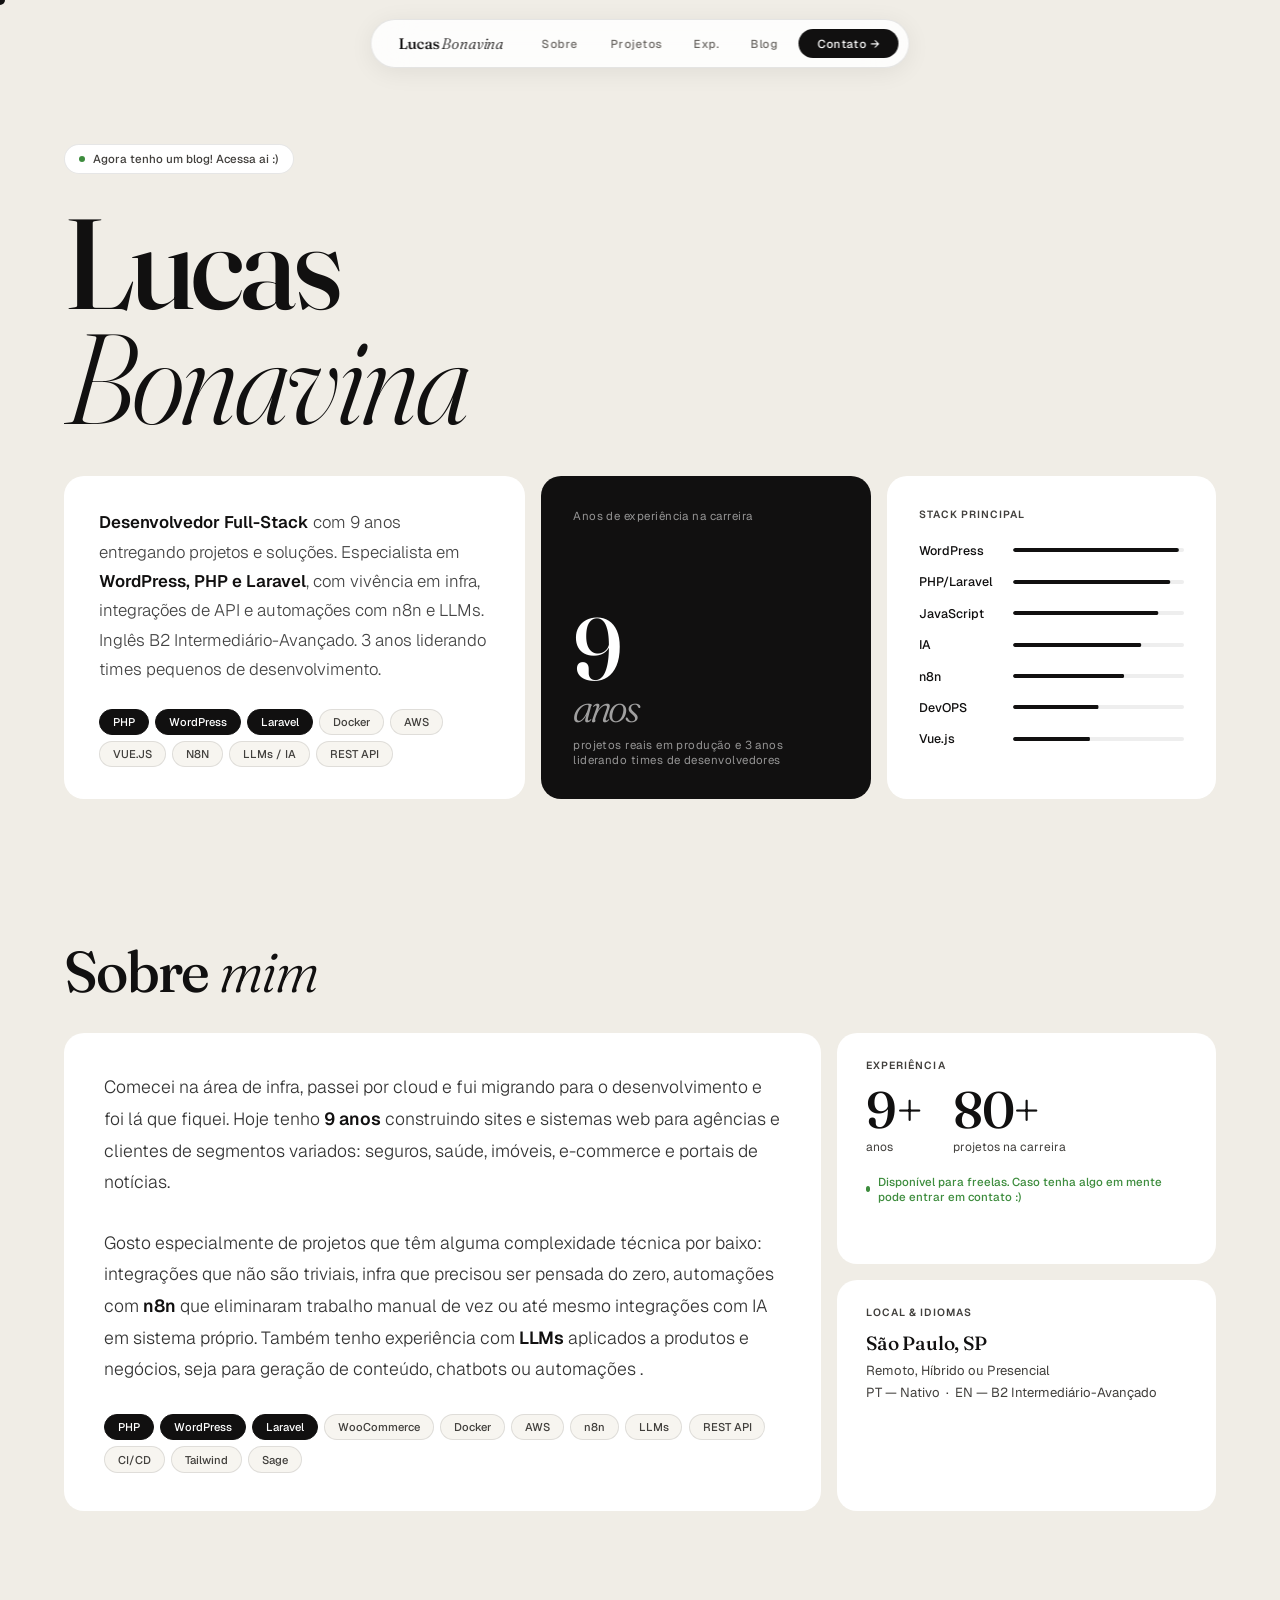
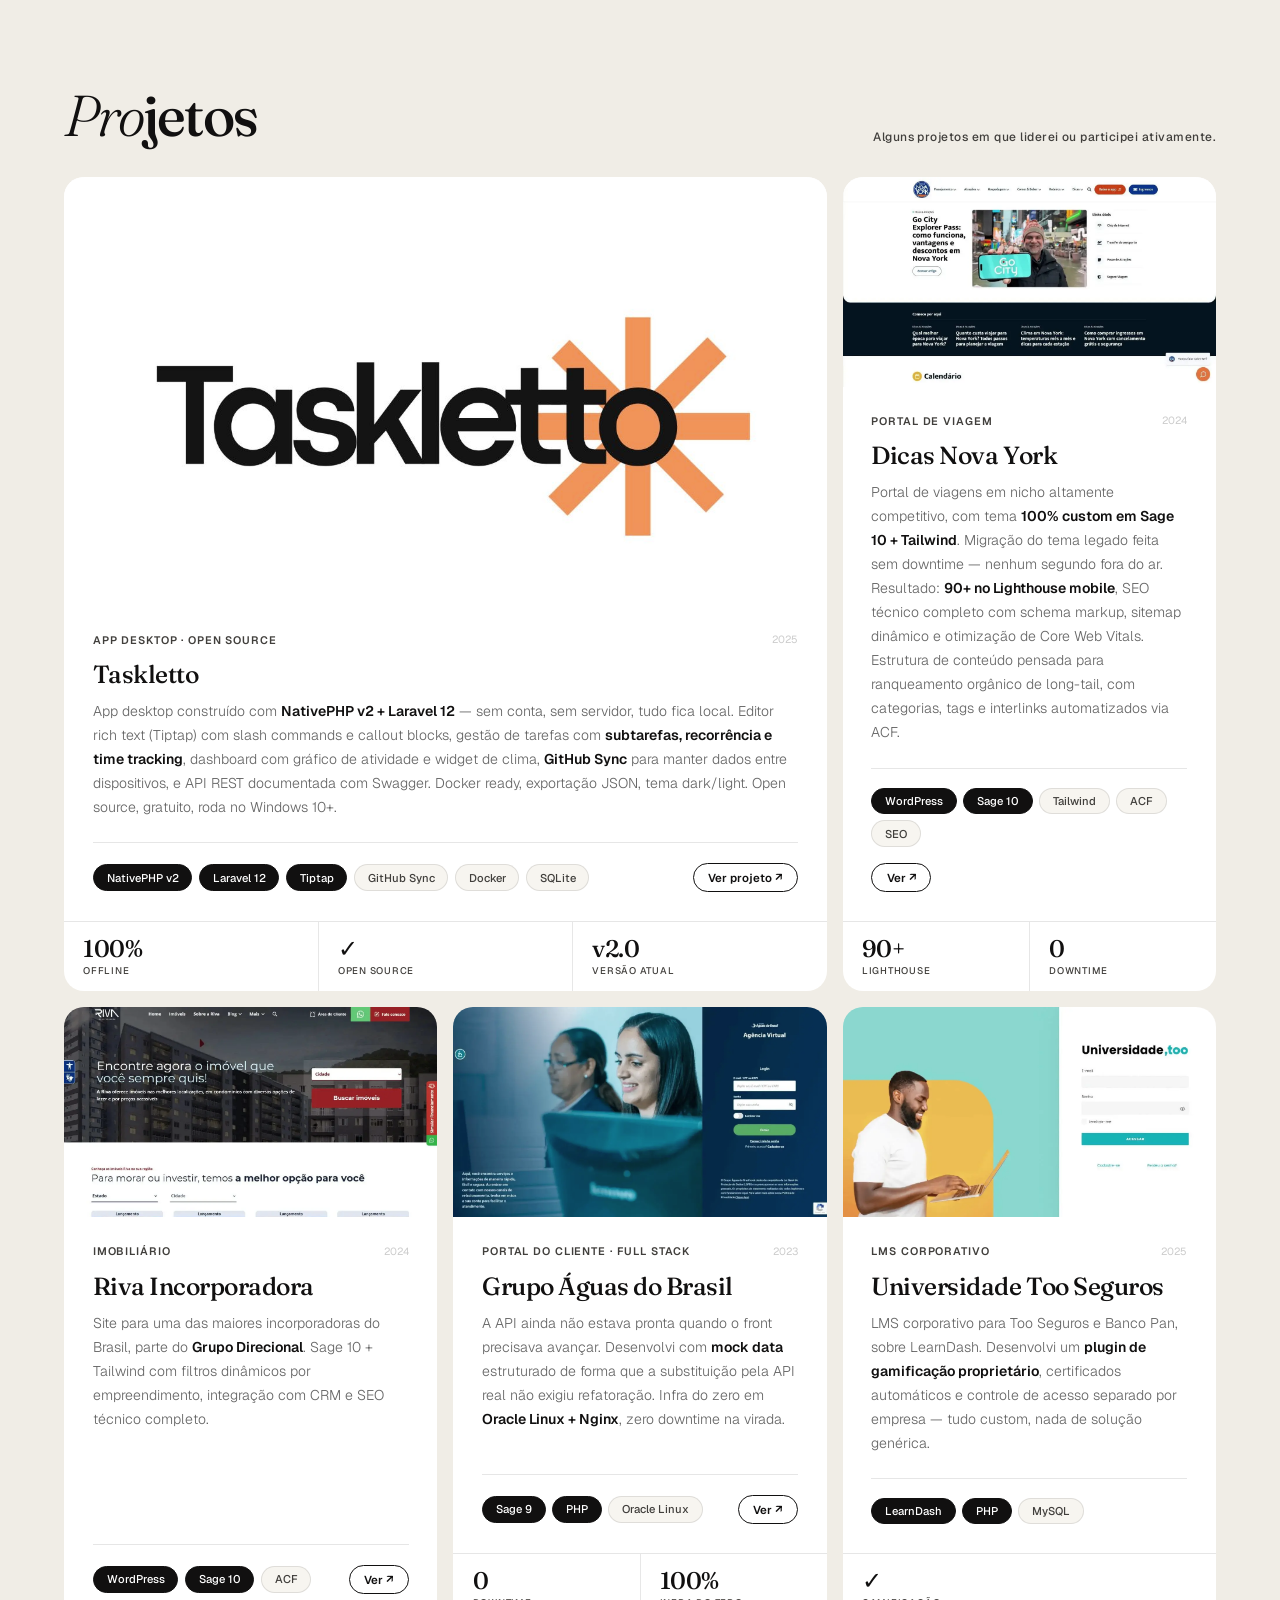
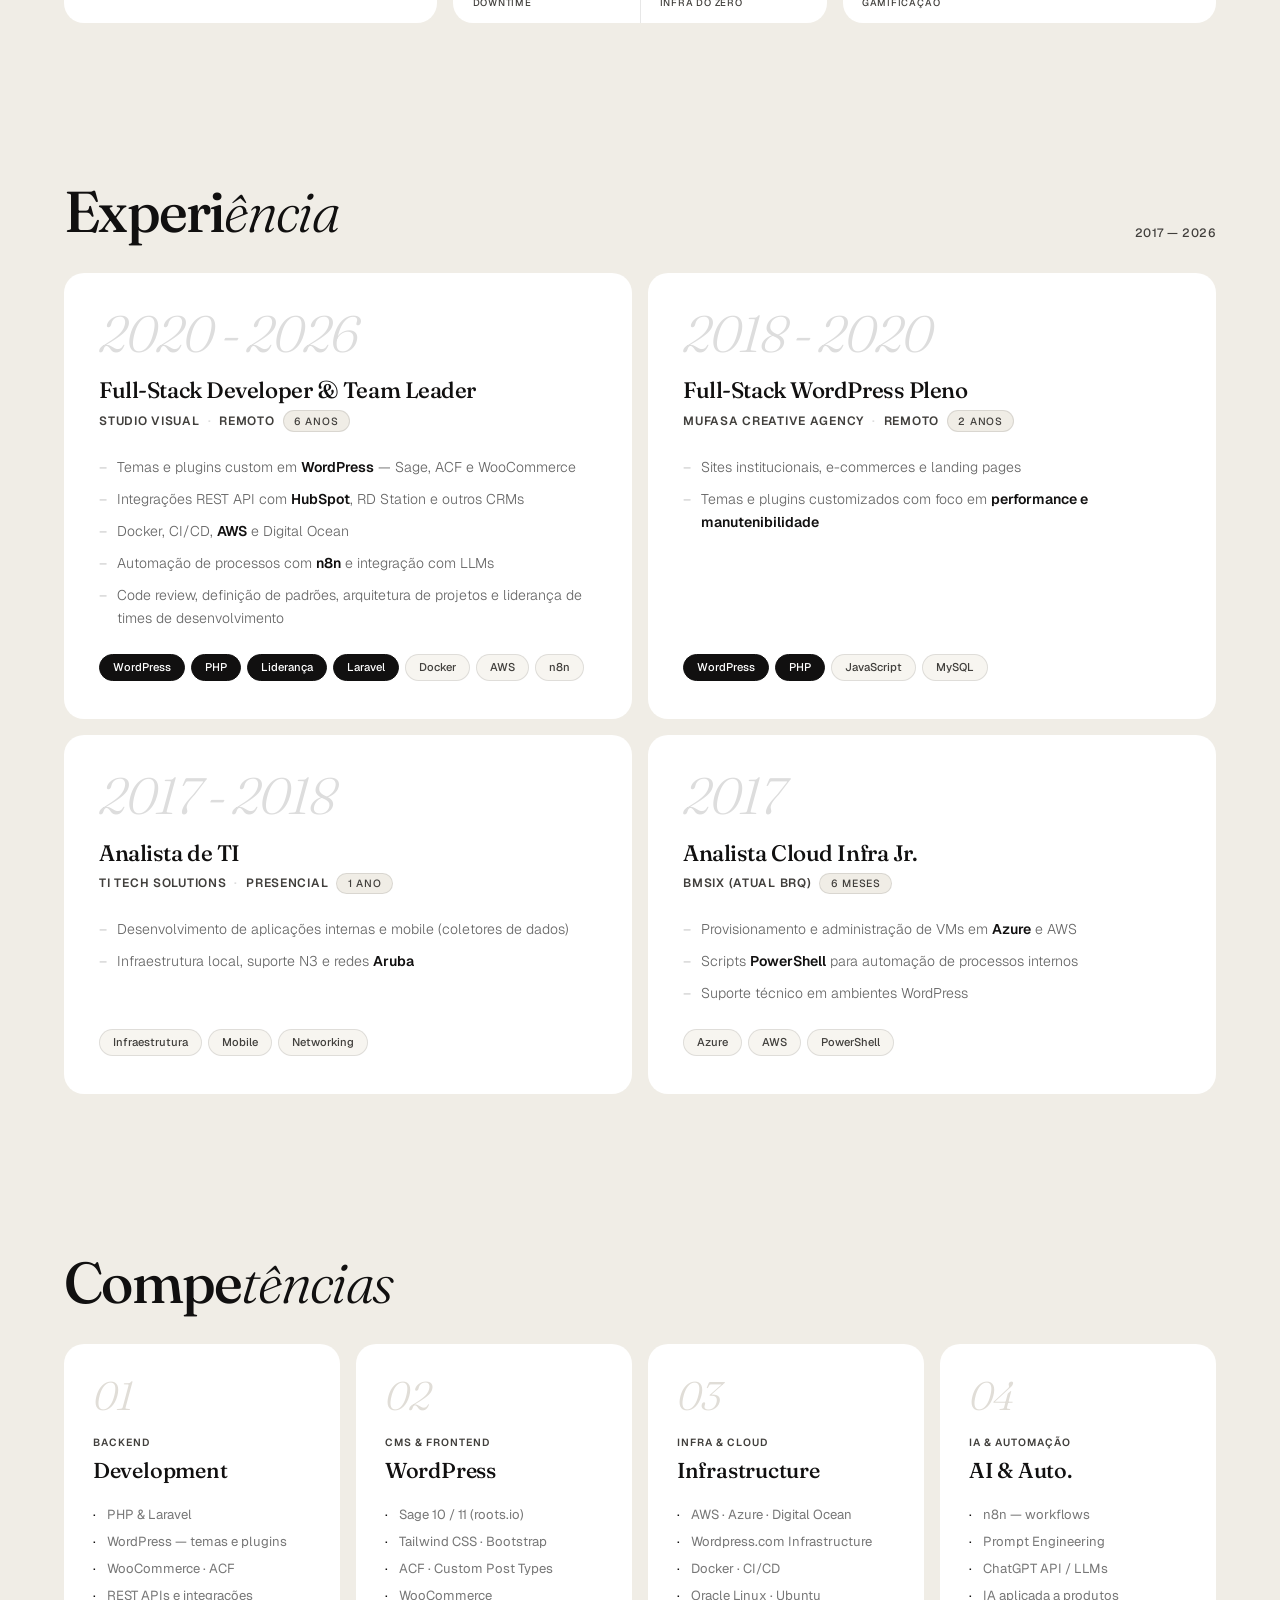
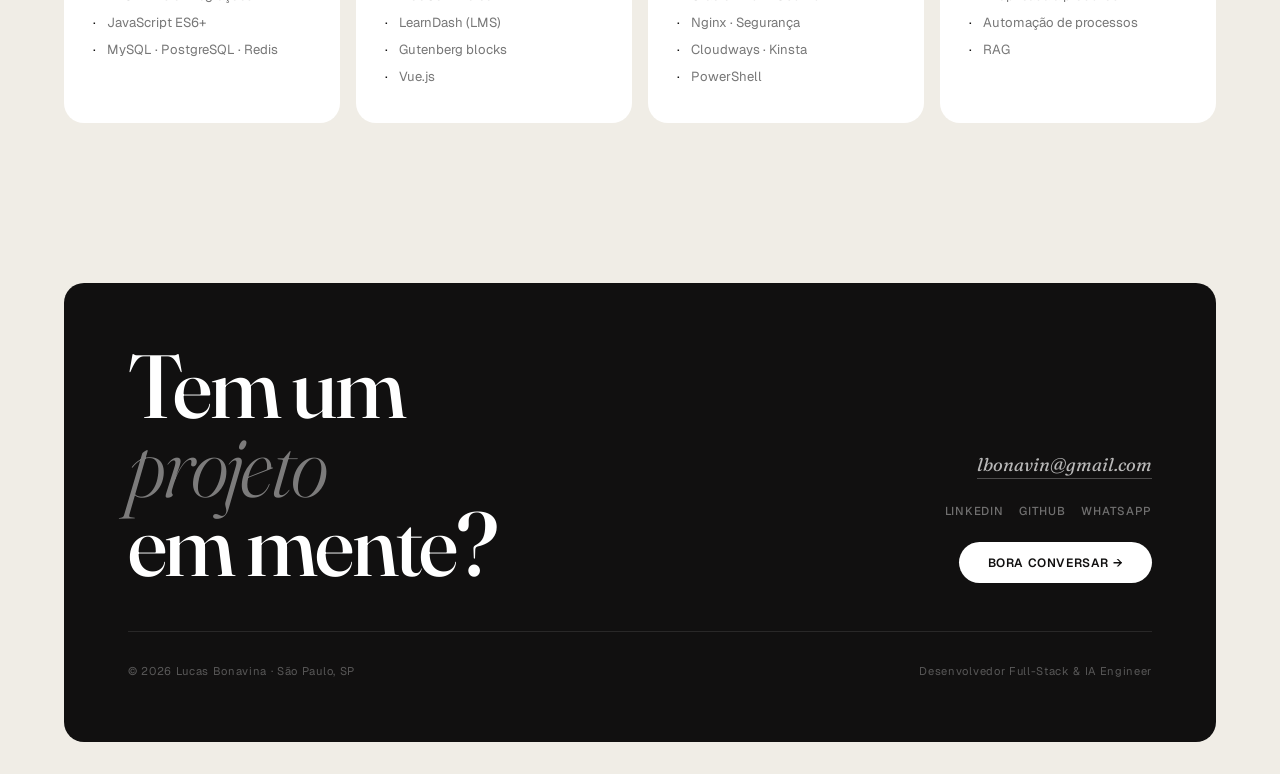
==== commit ef967b48: "Update index.html" ====
--- a/index.html
+++ b/index.html
@@ -6,7 +6,7 @@
 
 <!-- ── SEO Básico ── -->
 <title>Lucas Bonavina — Full-Stack Developer | PHP, WordPress & Laravel</title>
-<meta name="description" content="Full-Stack Developer com 9 anos de experiência em PHP, WordPress e Laravel. Especialista em integrações de API, automações com n8n e LLMs. Disponível para oportunidades remotas em São Paulo, BR.">
+<meta name="description" content="Full-Stack Developer com 9 anos de experiência em PHP, WordPress e Laravel. Especialista em integrações de API, automações com n8n e LLMs.">
 <meta name="keywords" content="Full-Stack Developer, PHP, WordPress, Laravel, n8n, LLMs, Docker, AWS, São Paulo">
 <meta name="author" content="Lucas Bonavina">
 <meta name="robots" content="index, follow">
@@ -24,7 +24,7 @@
 <!-- ── Twitter / X Card ── -->
 <meta name="twitter:card" content="summary_large_image">
 <meta name="twitter:title" content="Lucas Bonavina — Full-Stack Developer">
-<meta name="twitter:description" content="Full-Stack Developer com 9 anos de experiência em PHP, WordPress e Laravel. Disponível para oportunidades.">
+<meta name="twitter:description" content="Full-Stack Developer com 9 anos de experiência em PHP, WordPress e Laravel.">
 <meta name="twitter:image" content="https://lucasbonavina.win/og-image.jpg">
 
 <!-- ── Schema.org (Rich Results no Google) ── -->
@@ -768,9 +768,8 @@
     <div class="hero-eyebrow">
       <div class="hero-pill">
         <div class="dot-green"></div>
-        Disponível para oportunidades
-      </div>
-      <div class="hero-pill">São Paulo, BR · Remoto ou Híbrido</div>
+        Agora tenho um blog! Acessa ai :)
+      </div>
     </div>
 
     <div class="hero-name">
@@ -847,7 +846,7 @@
             <div class="stat-item"><div class="stat-n">80+</div><div class="stat-l">projetos na carreira</div></div>
           </div>
           <div class="avail-row" style="display:flex;align-items:center;gap:.5rem;margin-top:1.2rem;font-size:.72rem;font-weight:500;color:#3d8c3d">
-            <div class="dot-green"></div> Disponível agora e para freelas
+            <div class="dot-green"></div> Disponível para freelas. Caso tenha algo em mente pode entrar em contato :)
           </div>
         </div>
         <div class="mini-card">
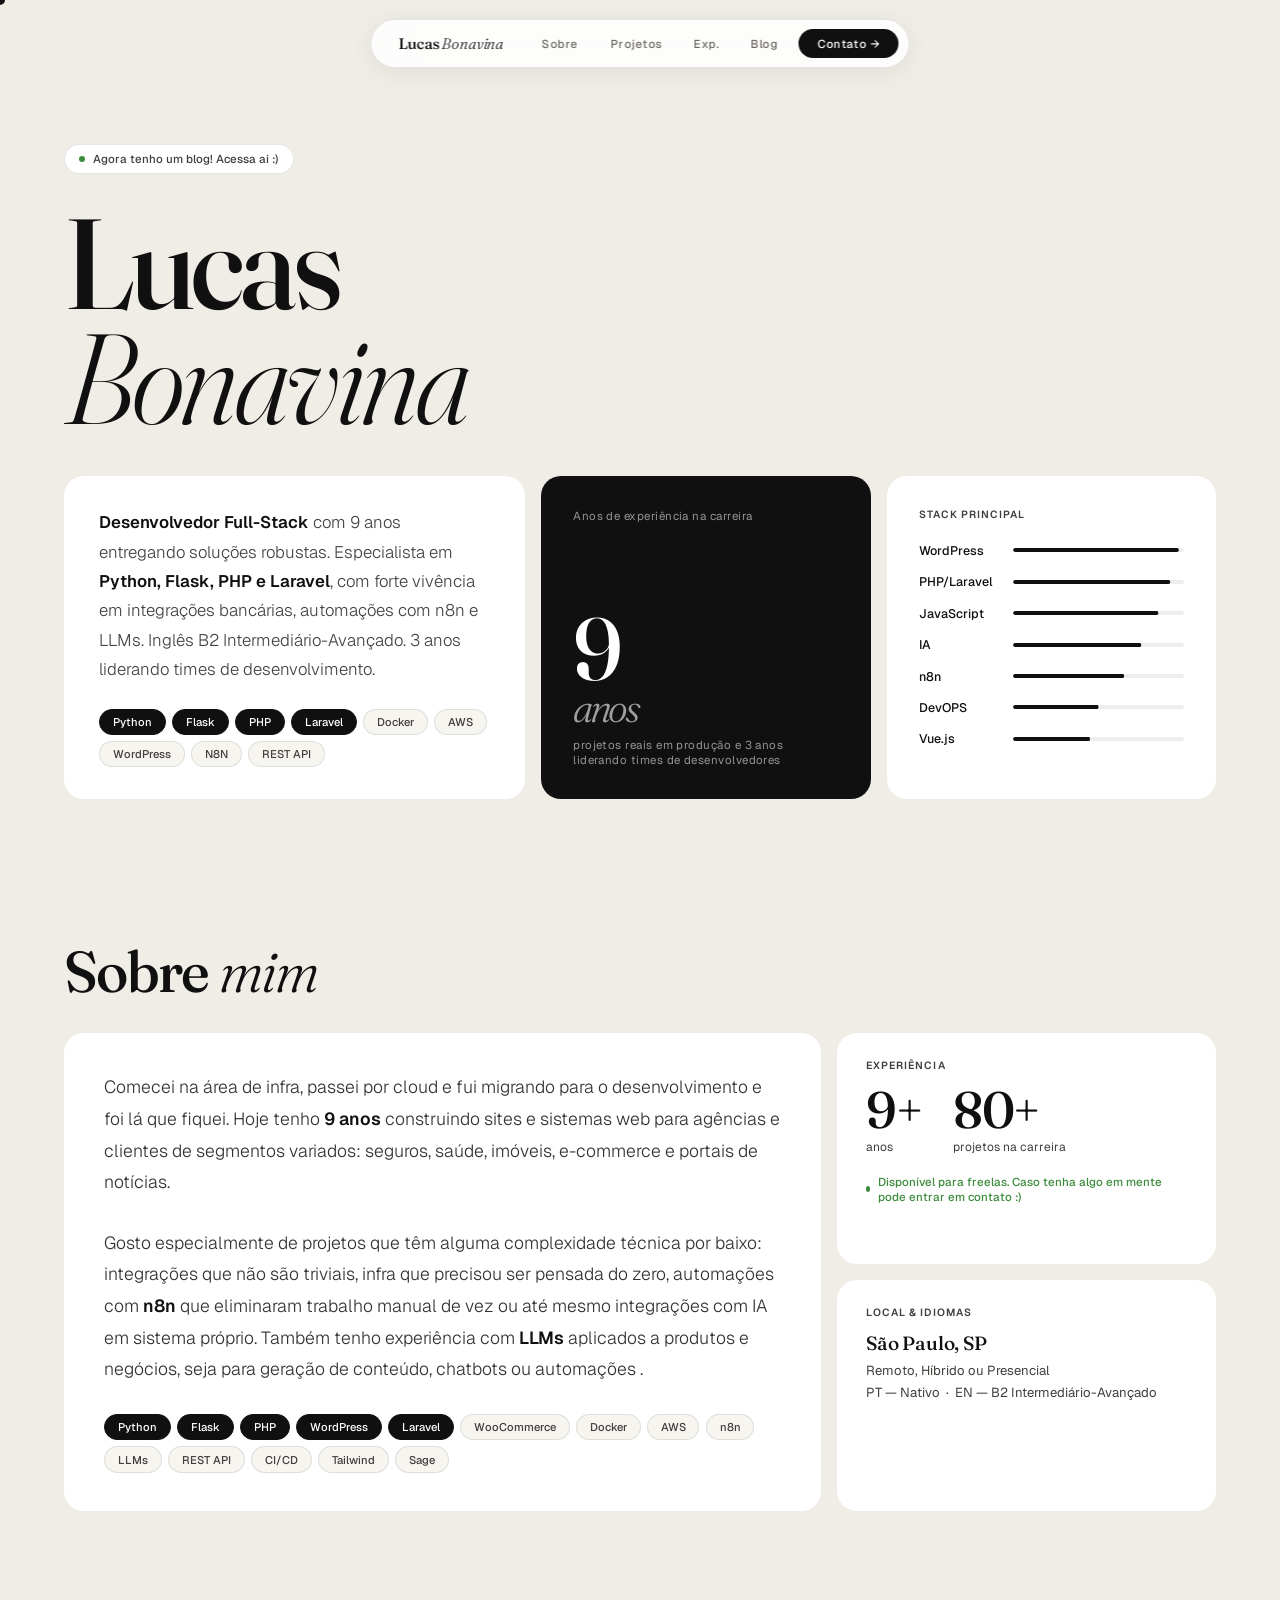
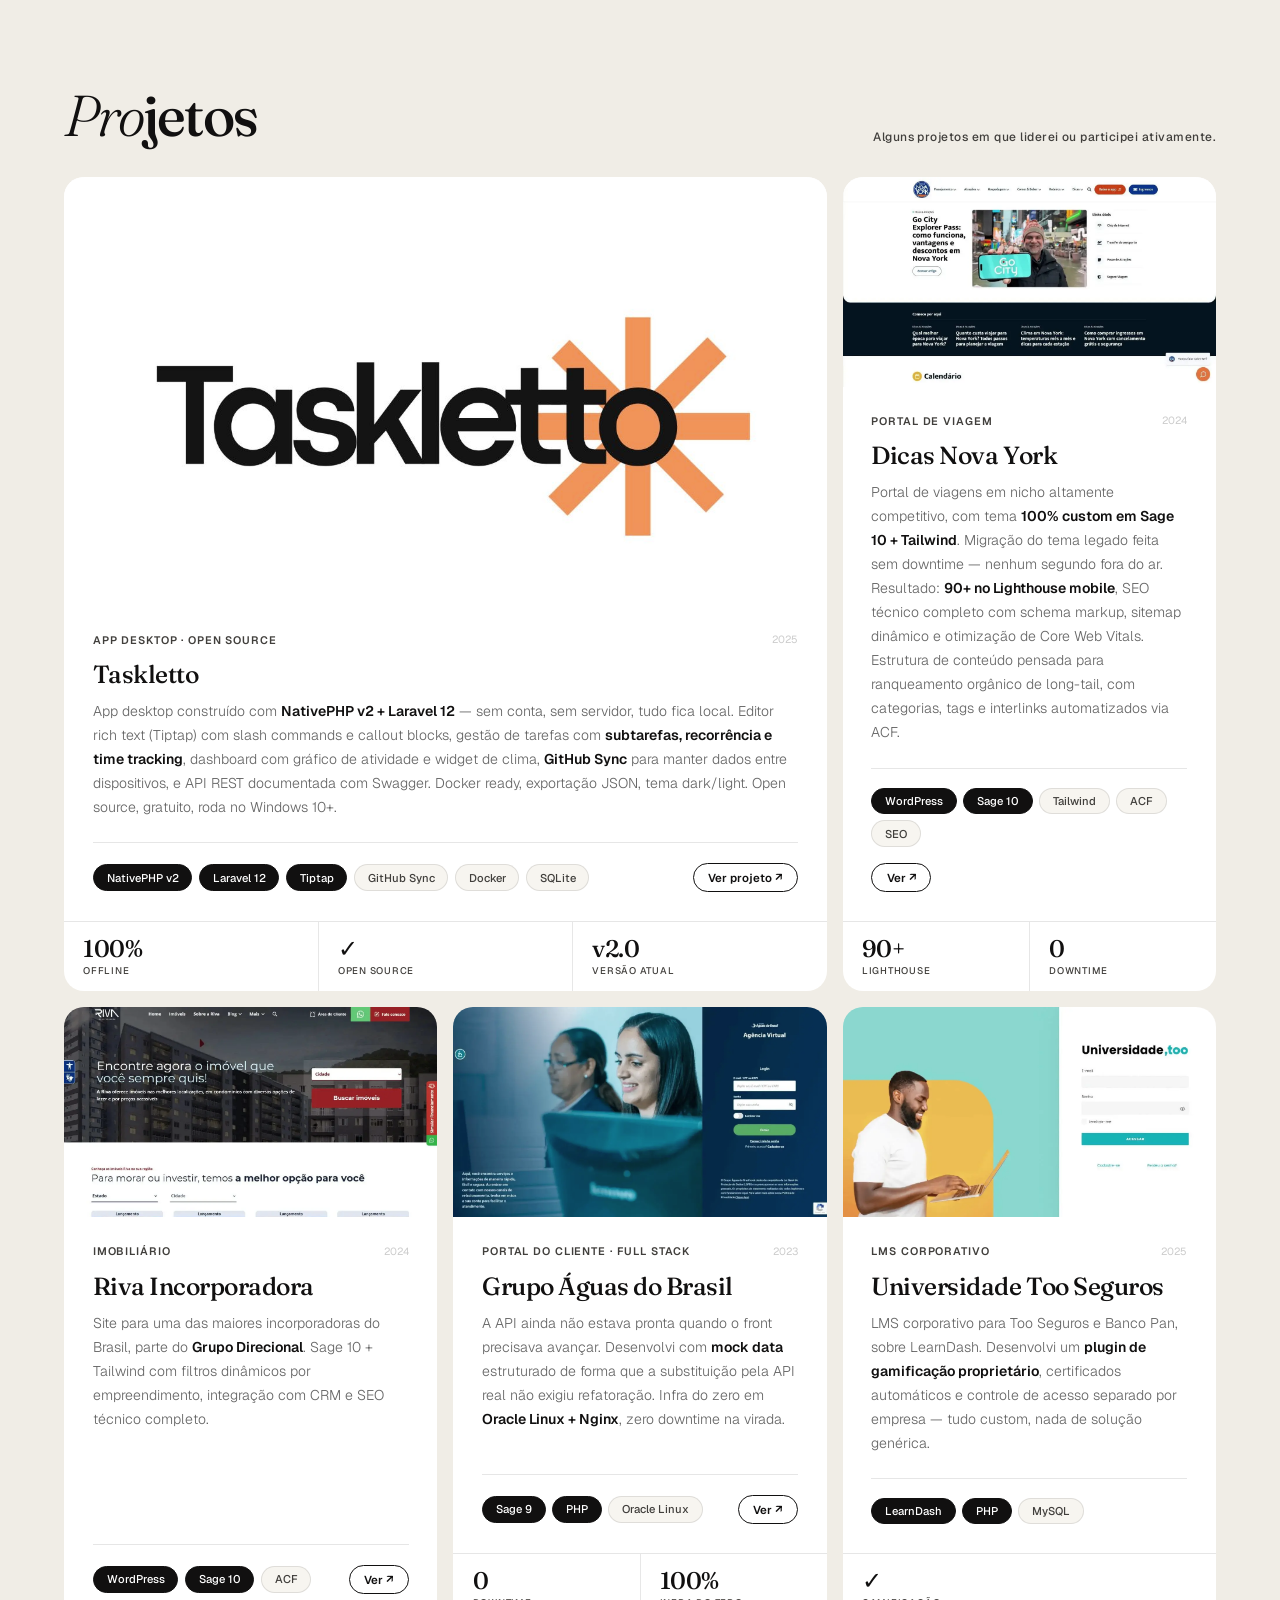
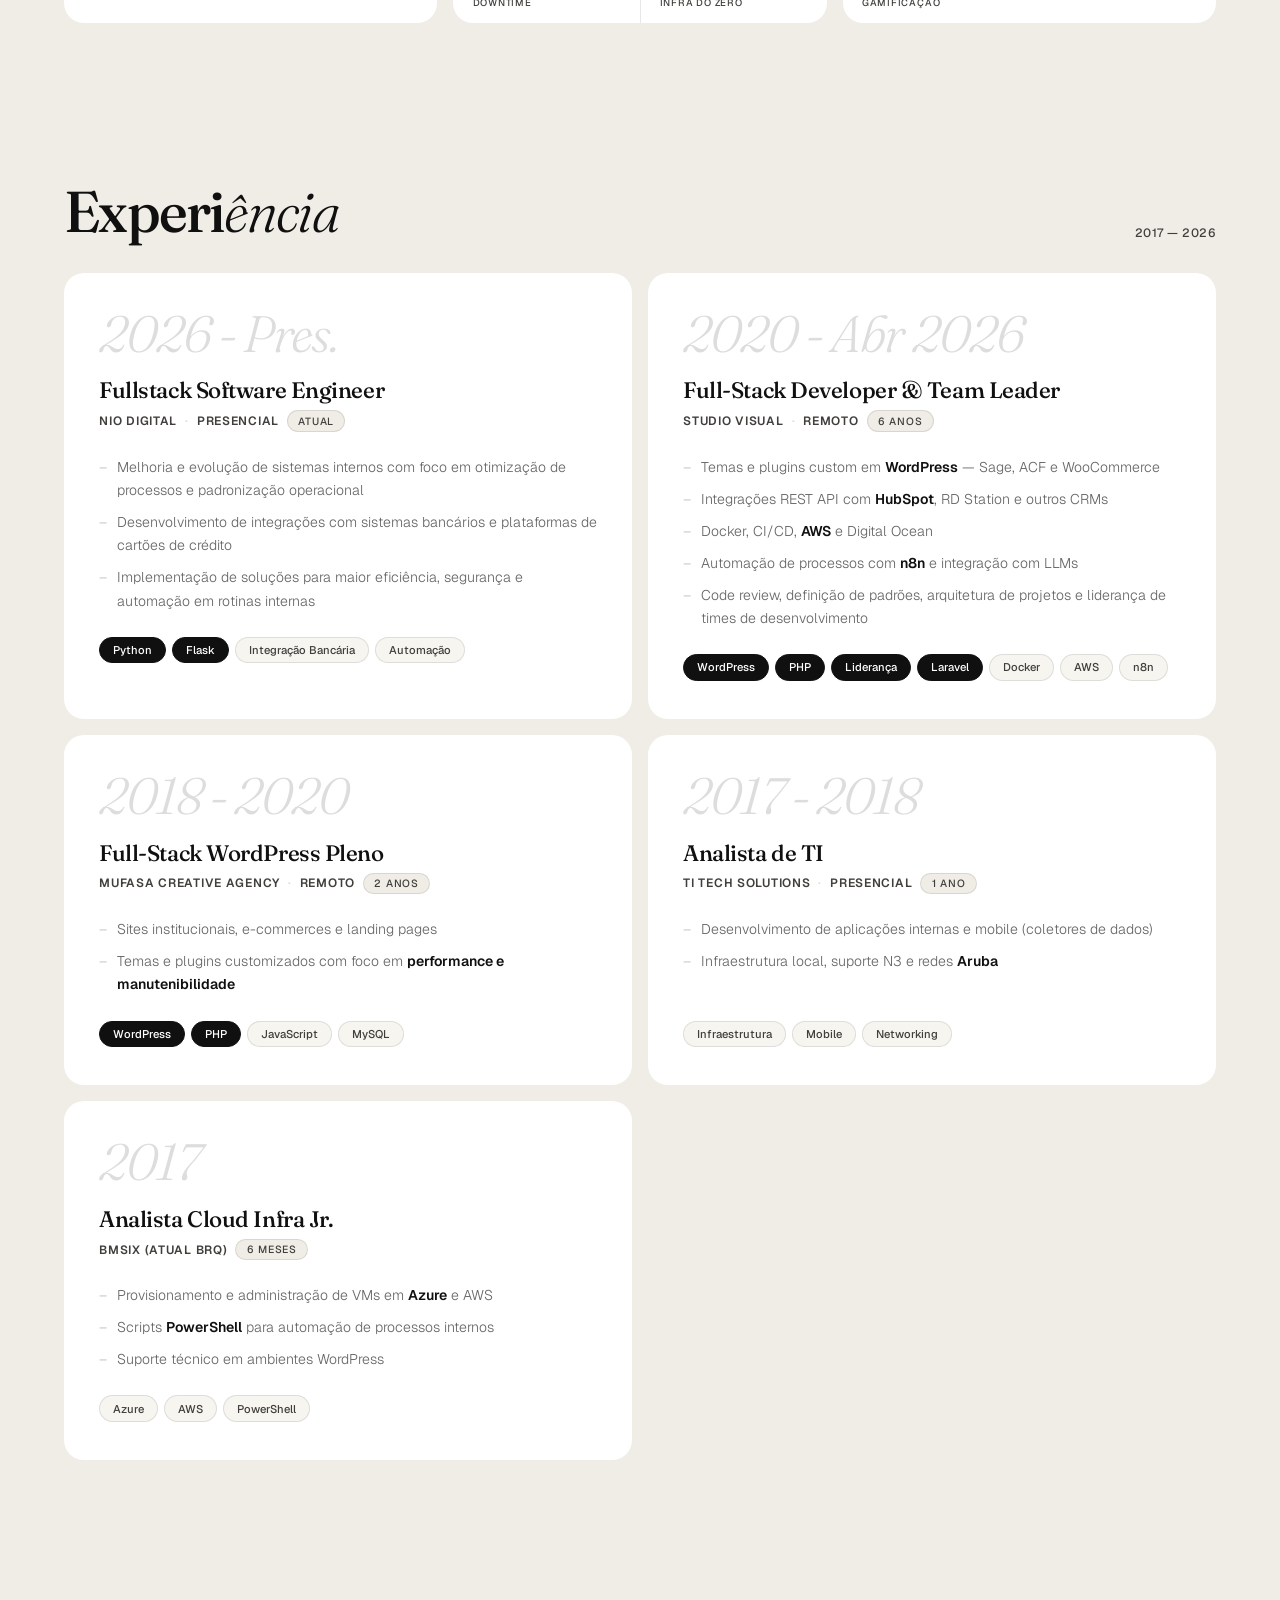
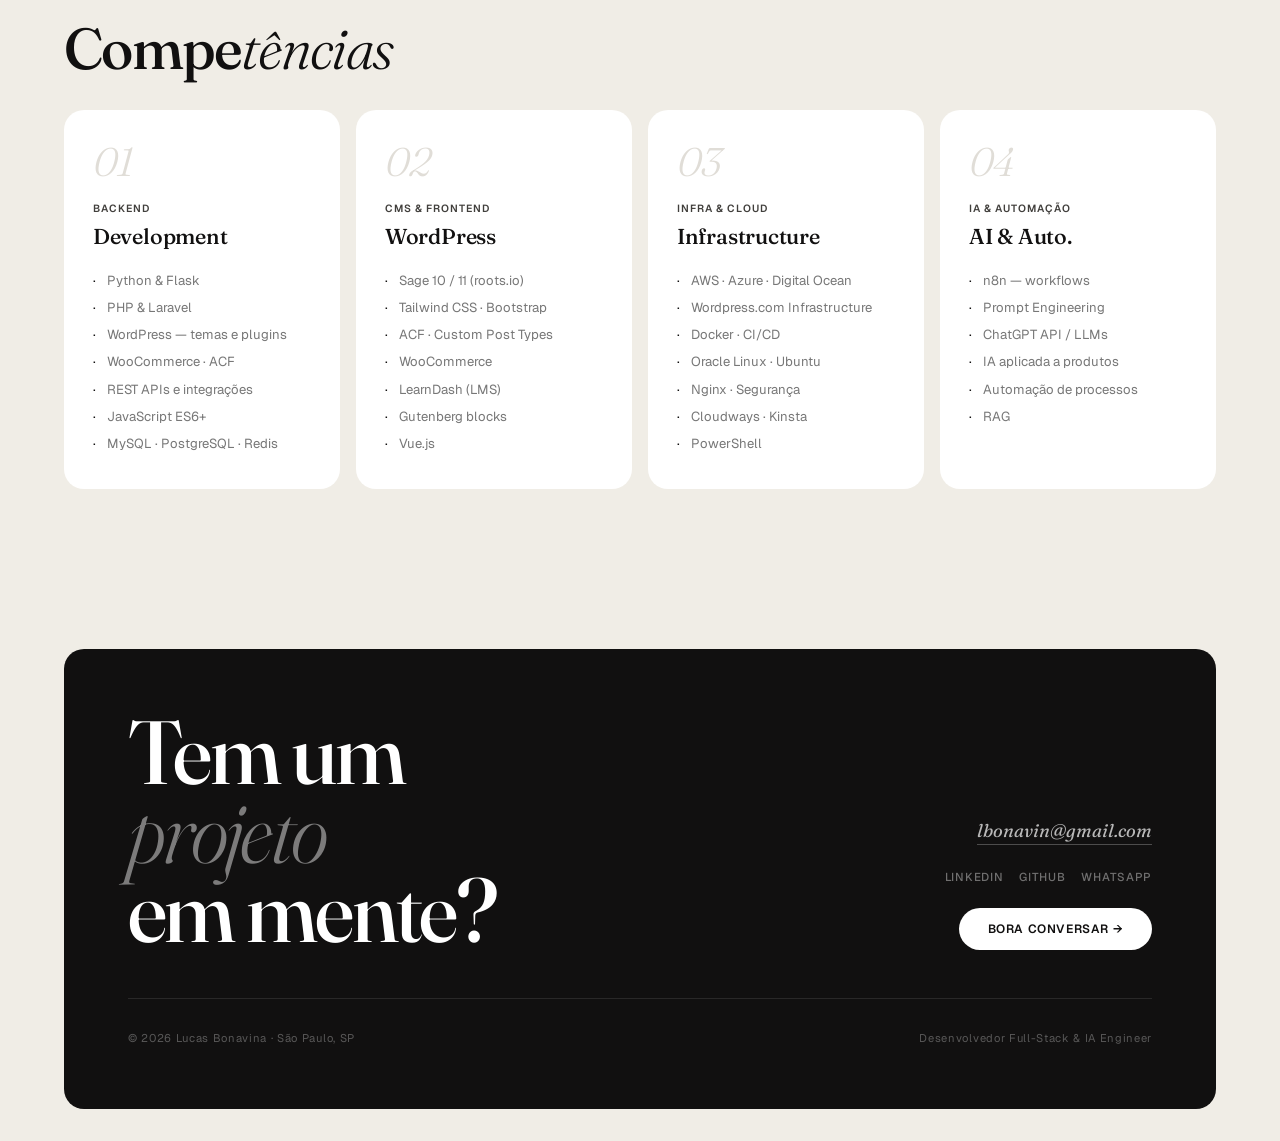
==== commit b8c5a54c: "Update index.html" ====
--- a/index.html
+++ b/index.html
@@ -780,17 +780,17 @@
     <div class="hero-grid">
 
       <div class="hero-bio">
-        <p><strong>Desenvolvedor Full-Stack</strong> com 9 anos entregando projetos e soluções. Especialista em <strong>WordPress, PHP e Laravel</strong>, com vivência em infra, integrações de API e automações com n8n e LLMs. Inglês B2 Intermediário-Avançado. 3 anos liderando times pequenos de desenvolvimento.</p>
+        <p><strong>Desenvolvedor Full-Stack</strong> com 9 anos entregando soluções robustas. Especialista em <strong>Python, Flask, PHP e Laravel</strong>, com forte vivência em integrações bancárias, automações com n8n e LLMs. Inglês B2 Intermediário-Avançado. 3 anos liderando times de desenvolvimento.</p>
         <div class="hero-bio-foot">
           <div class="chips">
+            <span class="chip on">Python</span>
+            <span class="chip on">Flask</span>
             <span class="chip on">PHP</span>
-            <span class="chip on">WordPress</span>
             <span class="chip on">Laravel</span>
             <span class="chip">Docker</span>
             <span class="chip">AWS</span>
-            <span class="chip">VUE.JS</span>
+            <span class="chip">WordPress</span>
             <span class="chip">N8N</span>
-            <span class="chip">LLMs / IA</span>
             <span class="chip">REST API</span>
           </div>
         </div>
@@ -834,7 +834,7 @@
         <p>Comecei na área de infra, passei por cloud e fui migrando para o desenvolvimento e foi lá que fiquei. Hoje tenho <strong>9 anos</strong> construindo sites e sistemas web para agências e clientes de segmentos variados: seguros, saúde, imóveis, e-commerce e portais de notícias.</p>
         <p>Gosto especialmente de projetos que têm alguma complexidade técnica por baixo: integrações que não são triviais, infra que precisou ser pensada do zero, automações com <strong>n8n</strong> que eliminaram trabalho manual de vez ou até mesmo integrações com IA em sistema próprio. Também tenho experiência com <strong>LLMs</strong> aplicados a produtos e negócios, seja para geração de conteúdo, chatbots ou automações .</p>
         <div class="chips" style="margin-top:1.8rem">
-          <span class="chip on">PHP</span><span class="chip on">WordPress</span><span class="chip on">Laravel</span><span class="chip">WooCommerce</span><span class="chip">Docker</span><span class="chip">AWS</span><span class="chip">n8n</span><span class="chip">LLMs</span><span class="chip">REST API</span><span class="chip">CI/CD</span><span class="chip">Tailwind</span><span class="chip">Sage</span>
+          <span class="chip on">Python</span><span class="chip on">Flask</span><span class="chip on">PHP</span><span class="chip on">WordPress</span><span class="chip on">Laravel</span><span class="chip">WooCommerce</span><span class="chip">Docker</span><span class="chip">AWS</span><span class="chip">n8n</span><span class="chip">LLMs</span><span class="chip">REST API</span><span class="chip">CI/CD</span><span class="chip">Tailwind</span><span class="chip">Sage</span>
         </div>
       </div>
 
@@ -999,7 +999,19 @@
     <div class="xp-grid rv">
 
       <div class="xp-card">
-        <div class="xp-period">2020 - 2026</div>
+        <div class="xp-period">2026 - Pres.</div>
+        <div class="xp-role">Fullstack Software Engineer</div>
+        <div class="xp-company">NIO Digital <span style="color:#ddd">·</span> Presencial <span class="xp-dur">Atual</span></div>
+        <ul class="xp-list">
+          <li>Melhoria e evolução de sistemas internos com foco em otimização de processos e padronização operacional</li>
+          <li>Desenvolvimento de integrações com sistemas bancários e plataformas de cartões de crédito</li>
+          <li>Implementação de soluções para maior eficiência, segurança e automação em rotinas internas</li>
+        </ul>
+        <div class="chips"><span class="chip on">Python</span><span class="chip on">Flask</span><span class="chip">Integração Bancária</span><span class="chip">Automação</span></div>
+      </div>
+
+      <div class="xp-card">
+        <div class="xp-period">2020 - Abr 2026</div>
         <div class="xp-role">Full-Stack Developer & Team Leader</div>
         <div class="xp-company">Studio Visual <span style="color:#ddd">·</span> Remoto <span class="xp-dur">6 anos</span></div>
         <ul class="xp-list">
@@ -1062,6 +1074,7 @@
         <div class="sk-cat">Backend</div>
         <div class="sk-name">Development</div>
         <ul class="sk-list">
+          <li>Python & Flask</li>
           <li>PHP & Laravel</li>
           <li>WordPress — temas e plugins</li>
           <li>WooCommerce · ACF</li>
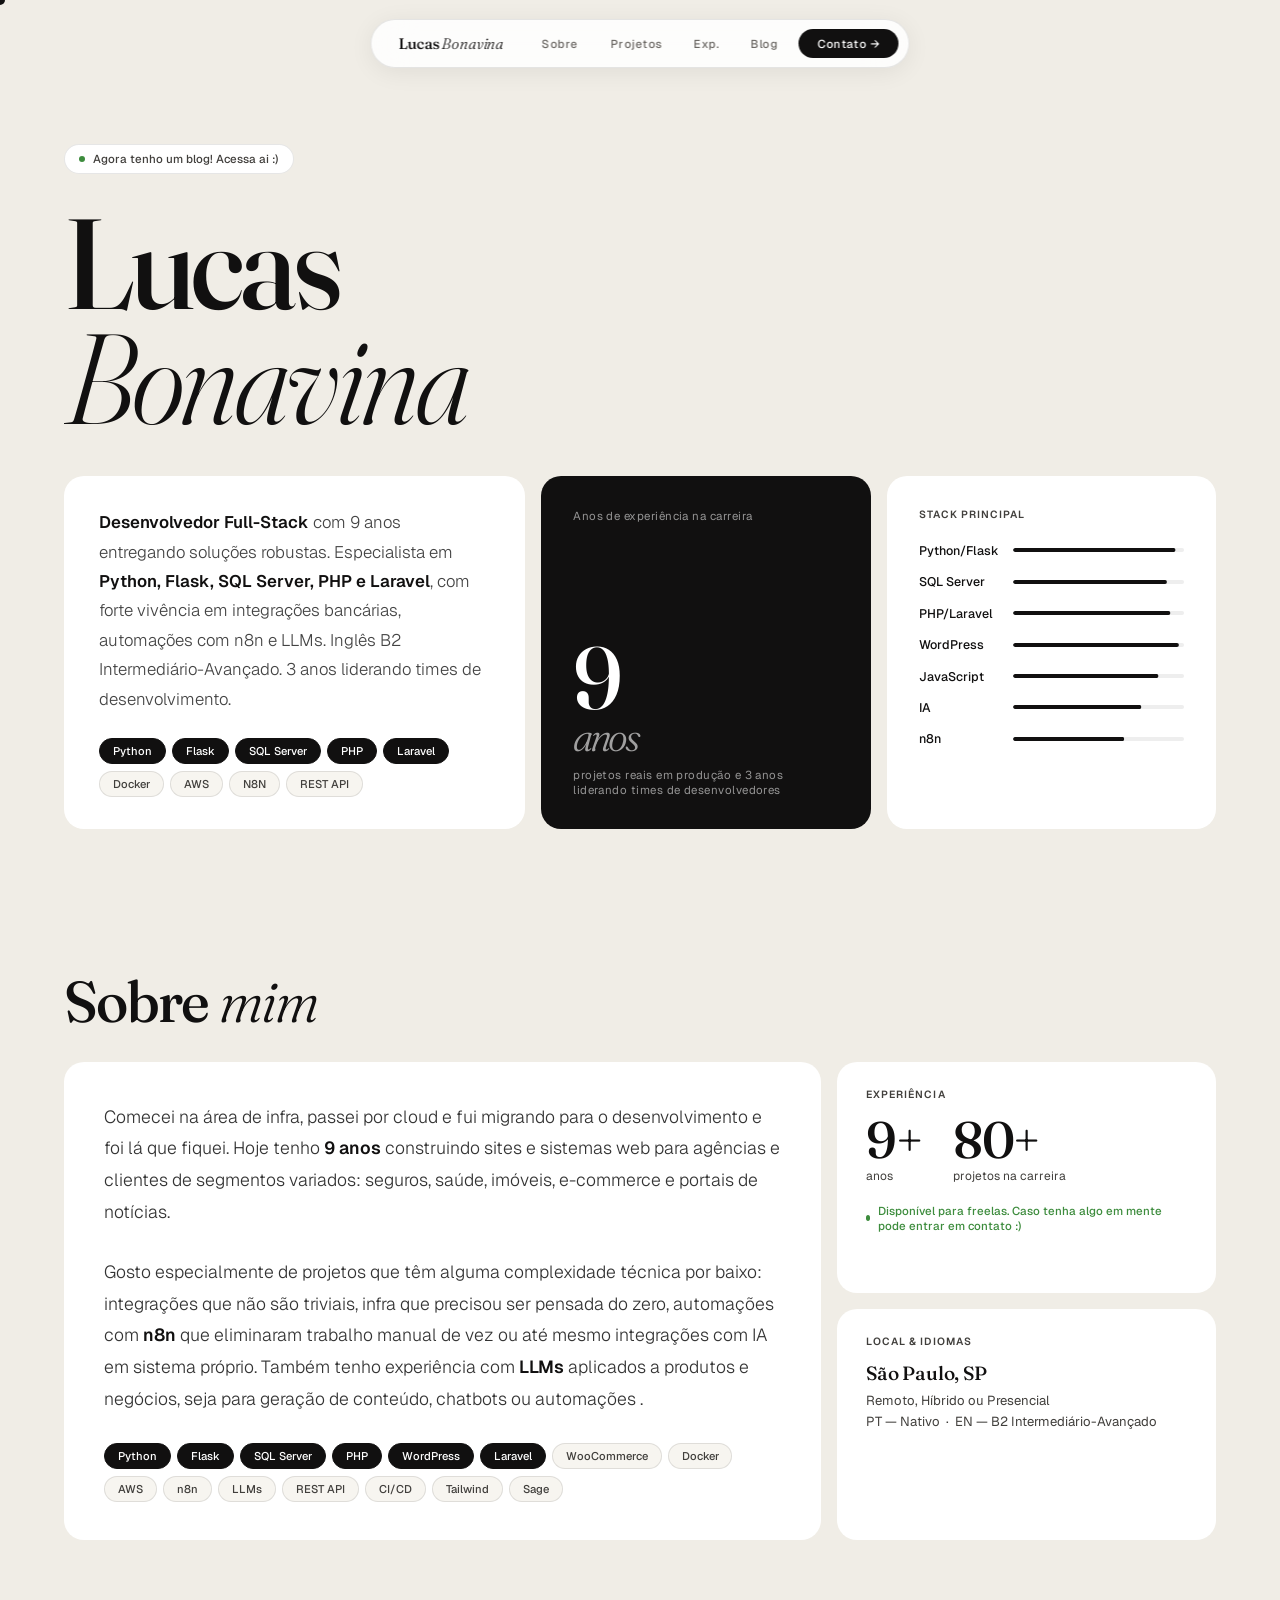
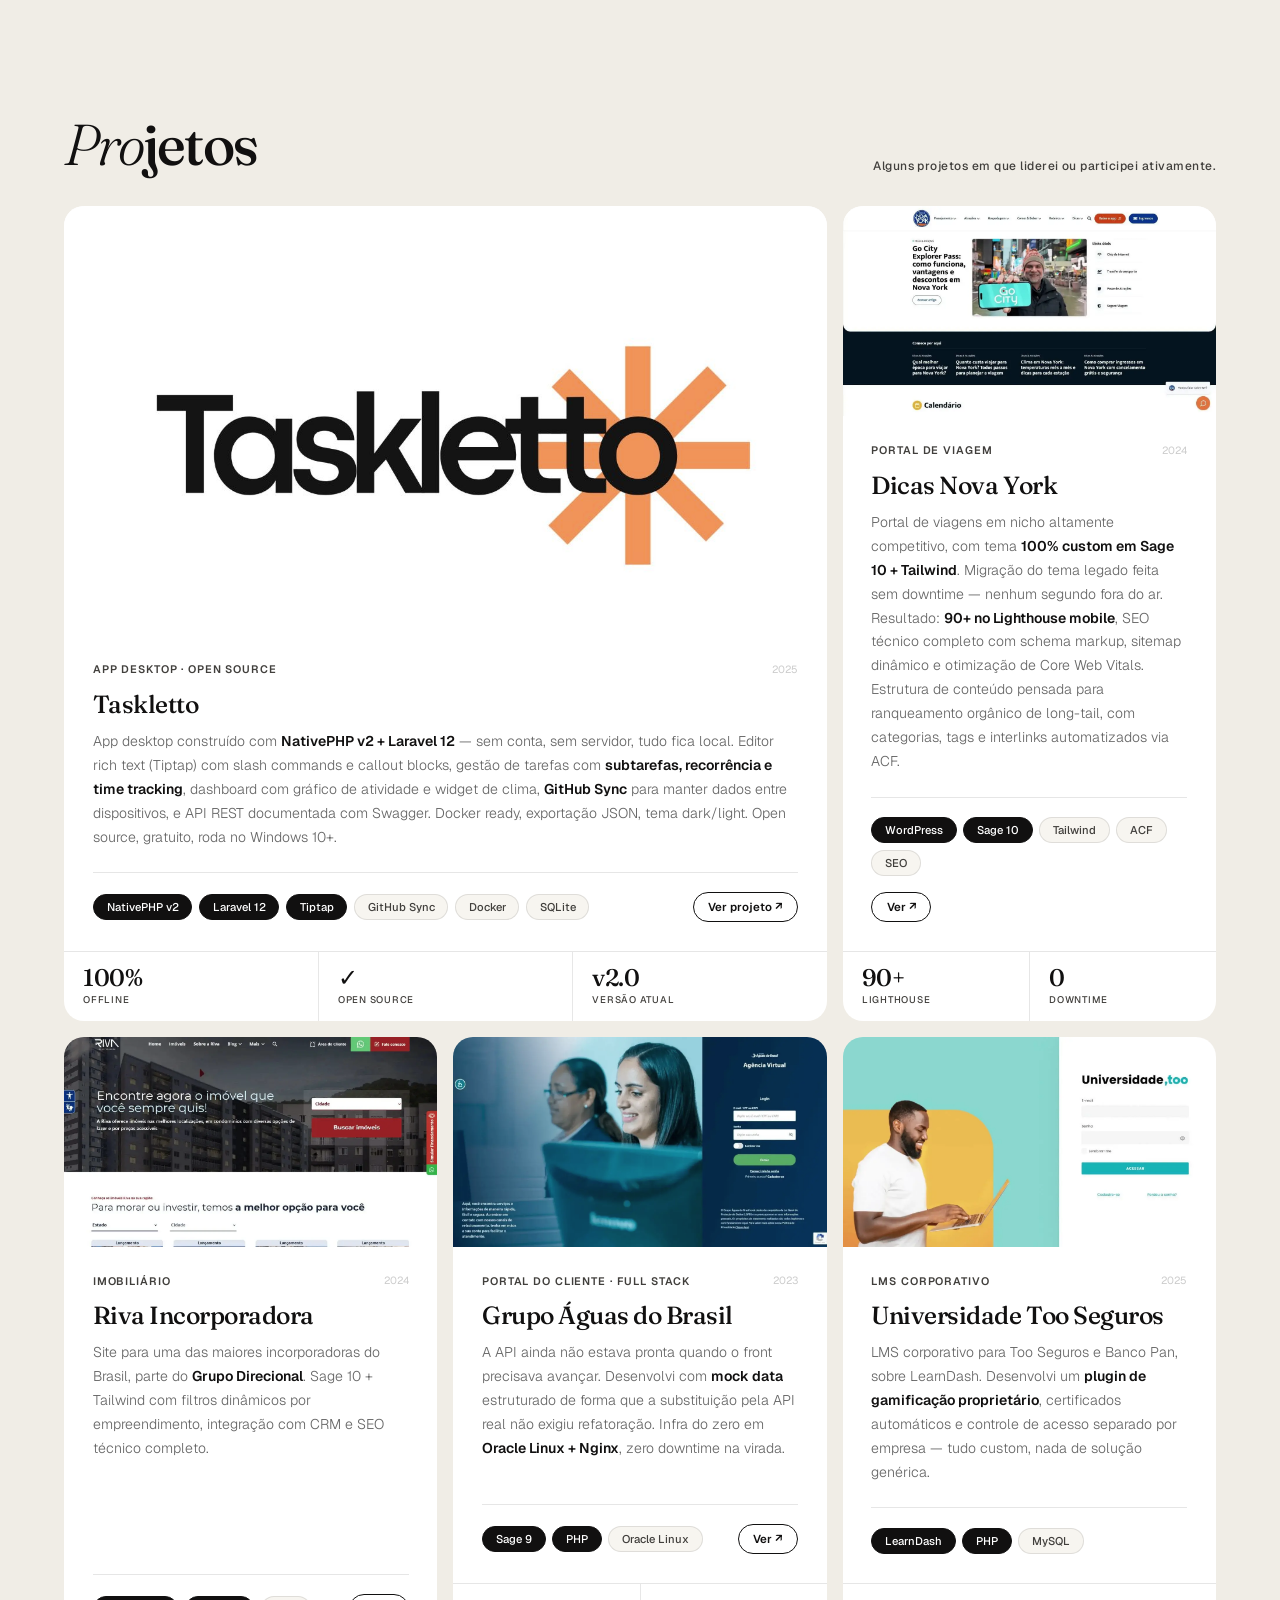
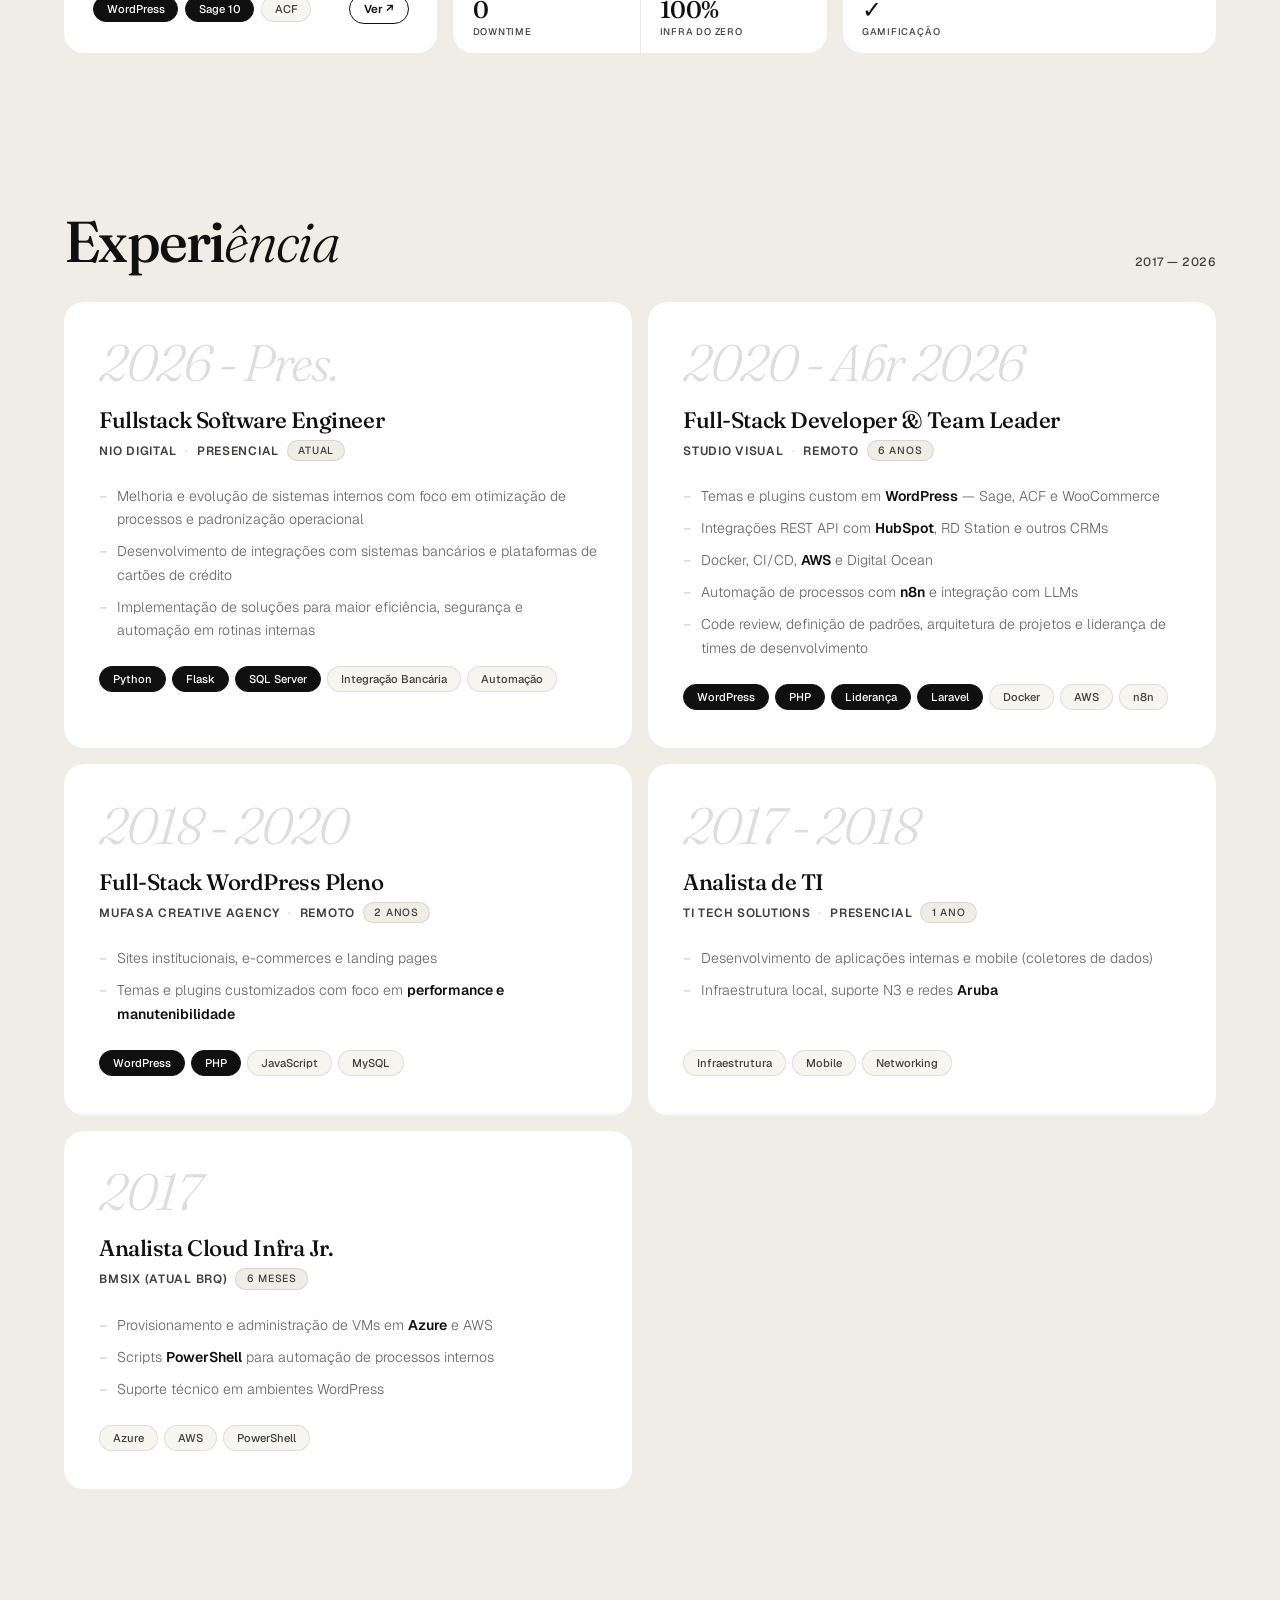
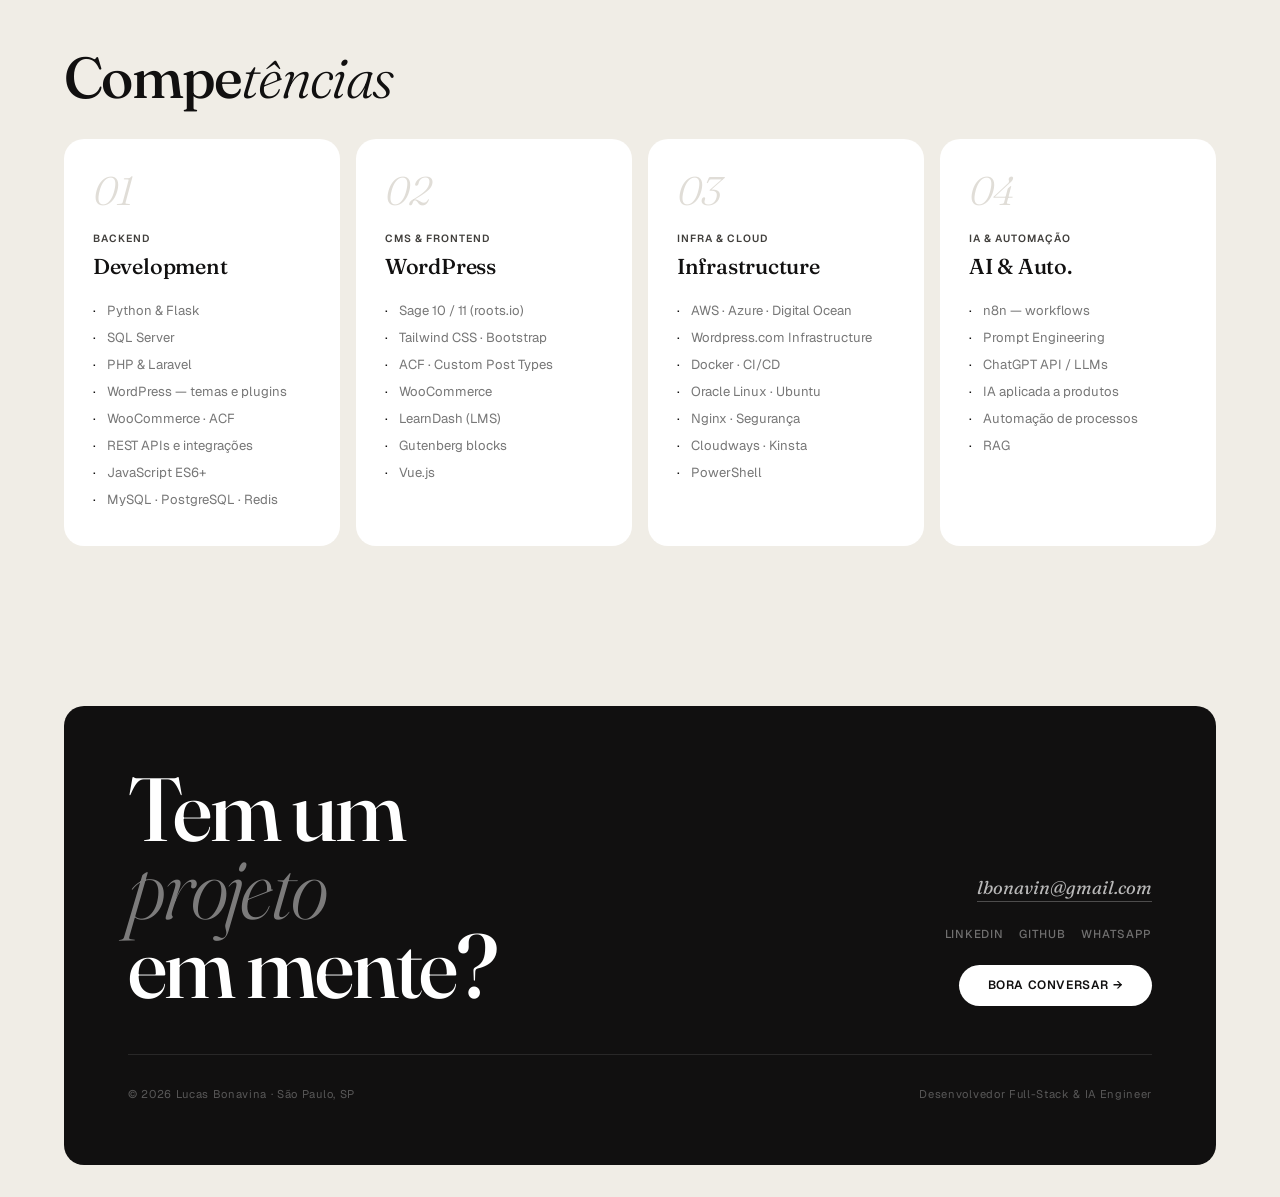
==== commit ff0a534d: "Update index.html" ====
--- a/index.html
+++ b/index.html
@@ -5,9 +5,9 @@
 <meta name="viewport" content="width=device-width, initial-scale=1.0">
 
 <!-- ── SEO Básico ── -->
-<title>Lucas Bonavina — Full-Stack Developer | PHP, WordPress & Laravel</title>
-<meta name="description" content="Full-Stack Developer com 9 anos de experiência em PHP, WordPress e Laravel. Especialista em integrações de API, automações com n8n e LLMs.">
-<meta name="keywords" content="Full-Stack Developer, PHP, WordPress, Laravel, n8n, LLMs, Docker, AWS, São Paulo">
+<title>Lucas Bonavina — Full-Stack Developer | Python, Flask & SQL Server</title>
+<meta name="description" content="Full-Stack Developer com 9 anos de experiência. Especialista em Python, Flask, PHP, Laravel e SQL Server. Focado em integrações bancárias e automações com IA.">
+<meta name="keywords" content="Full-Stack Developer, Python, Flask, SQL Server, PHP, Laravel, n8n, LLMs, Docker, AWS, São Paulo">
 <meta name="author" content="Lucas Bonavina">
 <meta name="robots" content="index, follow">
 <link rel="canonical" href="https://lucasbonavina.win/">
@@ -16,7 +16,7 @@
 <meta property="og:type" content="website">
 <meta property="og:url" content="https://lucasbonavina.win/">
 <meta property="og:title" content="Lucas Bonavina — Full-Stack Developer">
-<meta property="og:description" content="Full-Stack Developer com 9 anos de experiência em PHP, WordPress e Laravel. Especialista em integrações de API, automações com n8n e LLMs.">
+<meta property="og:description" content="Full-Stack Developer com 9 anos de experiência. Especialista em Python, Flask, PHP, Laravel e SQL Server. Focado em integrações bancárias e automações com IA.">
 <meta property="og:image" content="https://lucasbonavina.win/og-image.jpg">
 <meta property="og:locale" content="pt_BR">
 <meta property="og:site_name" content="Lucas Bonavina">
@@ -46,7 +46,7 @@
     "https://www.linkedin.com/in/lbonavina/",
     "https://github.com/lbonavina"
   ],
-  "knowsAbout": ["PHP", "WordPress", "Laravel", "Docker", "AWS", "n8n", "LLMs"]
+  "knowsAbout": ["Python", "Flask", "SQL Server", "PHP", "Laravel", "Docker", "AWS", "n8n", "LLMs"]
 }
 </script>
 
@@ -780,16 +780,16 @@
     <div class="hero-grid">
 
       <div class="hero-bio">
-        <p><strong>Desenvolvedor Full-Stack</strong> com 9 anos entregando soluções robustas. Especialista em <strong>Python, Flask, PHP e Laravel</strong>, com forte vivência em integrações bancárias, automações com n8n e LLMs. Inglês B2 Intermediário-Avançado. 3 anos liderando times de desenvolvimento.</p>
+        <p><strong>Desenvolvedor Full-Stack</strong> com 9 anos entregando soluções robustas. Especialista em <strong>Python, Flask, SQL Server, PHP e Laravel</strong>, com forte vivência em integrações bancárias, automações com n8n e LLMs. Inglês B2 Intermediário-Avançado. 3 anos liderando times de desenvolvimento.</p>
         <div class="hero-bio-foot">
           <div class="chips">
             <span class="chip on">Python</span>
             <span class="chip on">Flask</span>
+            <span class="chip on">SQL Server</span>
             <span class="chip on">PHP</span>
             <span class="chip on">Laravel</span>
             <span class="chip">Docker</span>
             <span class="chip">AWS</span>
-            <span class="chip">WordPress</span>
             <span class="chip">N8N</span>
             <span class="chip">REST API</span>
           </div>
@@ -807,13 +807,13 @@
       <div class="hero-stack">
         <div class="slabel">Stack principal</div>
         <div class="stack-items" id="stackEl">
+          <div class="si-row"><span class="si-name">Python/Flask</span><div class="si-track"><div class="si-fill" data-w=".95"></div></div></div>
+          <div class="si-row"><span class="si-name">SQL Server</span><div class="si-track"><div class="si-fill" data-w=".90"></div></div></div>
+          <div class="si-row"><span class="si-name">PHP/Laravel</span><div class="si-track"><div class="si-fill" data-w=".92"></div></div></div>
           <div class="si-row"><span class="si-name">WordPress</span><div class="si-track"><div class="si-fill" data-w=".97"></div></div></div>
-          <div class="si-row"><span class="si-name">PHP/Laravel</span><div class="si-track"><div class="si-fill" data-w=".92"></div></div></div>
           <div class="si-row"><span class="si-name">JavaScript</span><div class="si-track"><div class="si-fill" data-w=".85"></div></div></div>
           <div class="si-row"><span class="si-name">IA</span><div class="si-track"><div class="si-fill" data-w=".75"></div></div></div>
           <div class="si-row"><span class="si-name">n8n</span><div class="si-track"><div class="si-fill" data-w=".65"></div></div></div>
-          <div class="si-row"><span class="si-name">DevOPS</span><div class="si-track"><div class="si-fill" data-w=".50"></div></div></div>
-          <div class="si-row"><span class="si-name">Vue.js</span><div class="si-track"><div class="si-fill" data-w=".45"></div></div></div>
         </div>
       </div>
 
@@ -834,7 +834,7 @@
         <p>Comecei na área de infra, passei por cloud e fui migrando para o desenvolvimento e foi lá que fiquei. Hoje tenho <strong>9 anos</strong> construindo sites e sistemas web para agências e clientes de segmentos variados: seguros, saúde, imóveis, e-commerce e portais de notícias.</p>
         <p>Gosto especialmente de projetos que têm alguma complexidade técnica por baixo: integrações que não são triviais, infra que precisou ser pensada do zero, automações com <strong>n8n</strong> que eliminaram trabalho manual de vez ou até mesmo integrações com IA em sistema próprio. Também tenho experiência com <strong>LLMs</strong> aplicados a produtos e negócios, seja para geração de conteúdo, chatbots ou automações .</p>
         <div class="chips" style="margin-top:1.8rem">
-          <span class="chip on">Python</span><span class="chip on">Flask</span><span class="chip on">PHP</span><span class="chip on">WordPress</span><span class="chip on">Laravel</span><span class="chip">WooCommerce</span><span class="chip">Docker</span><span class="chip">AWS</span><span class="chip">n8n</span><span class="chip">LLMs</span><span class="chip">REST API</span><span class="chip">CI/CD</span><span class="chip">Tailwind</span><span class="chip">Sage</span>
+          <span class="chip on">Python</span><span class="chip on">Flask</span><span class="chip on">SQL Server</span><span class="chip on">PHP</span><span class="chip on">WordPress</span><span class="chip on">Laravel</span><span class="chip">WooCommerce</span><span class="chip">Docker</span><span class="chip">AWS</span><span class="chip">n8n</span><span class="chip">LLMs</span><span class="chip">REST API</span><span class="chip">CI/CD</span><span class="chip">Tailwind</span><span class="chip">Sage</span>
         </div>
       </div>
 
@@ -1007,7 +1007,7 @@
           <li>Desenvolvimento de integrações com sistemas bancários e plataformas de cartões de crédito</li>
           <li>Implementação de soluções para maior eficiência, segurança e automação em rotinas internas</li>
         </ul>
-        <div class="chips"><span class="chip on">Python</span><span class="chip on">Flask</span><span class="chip">Integração Bancária</span><span class="chip">Automação</span></div>
+        <div class="chips"><span class="chip on">Python</span><span class="chip on">Flask</span><span class="chip on">SQL Server</span><span class="chip">Integração Bancária</span><span class="chip">Automação</span></div>
       </div>
 
       <div class="xp-card">
@@ -1075,6 +1075,7 @@
         <div class="sk-name">Development</div>
         <ul class="sk-list">
           <li>Python & Flask</li>
+          <li>SQL Server</li>
           <li>PHP & Laravel</li>
           <li>WordPress — temas e plugins</li>
           <li>WooCommerce · ACF</li>
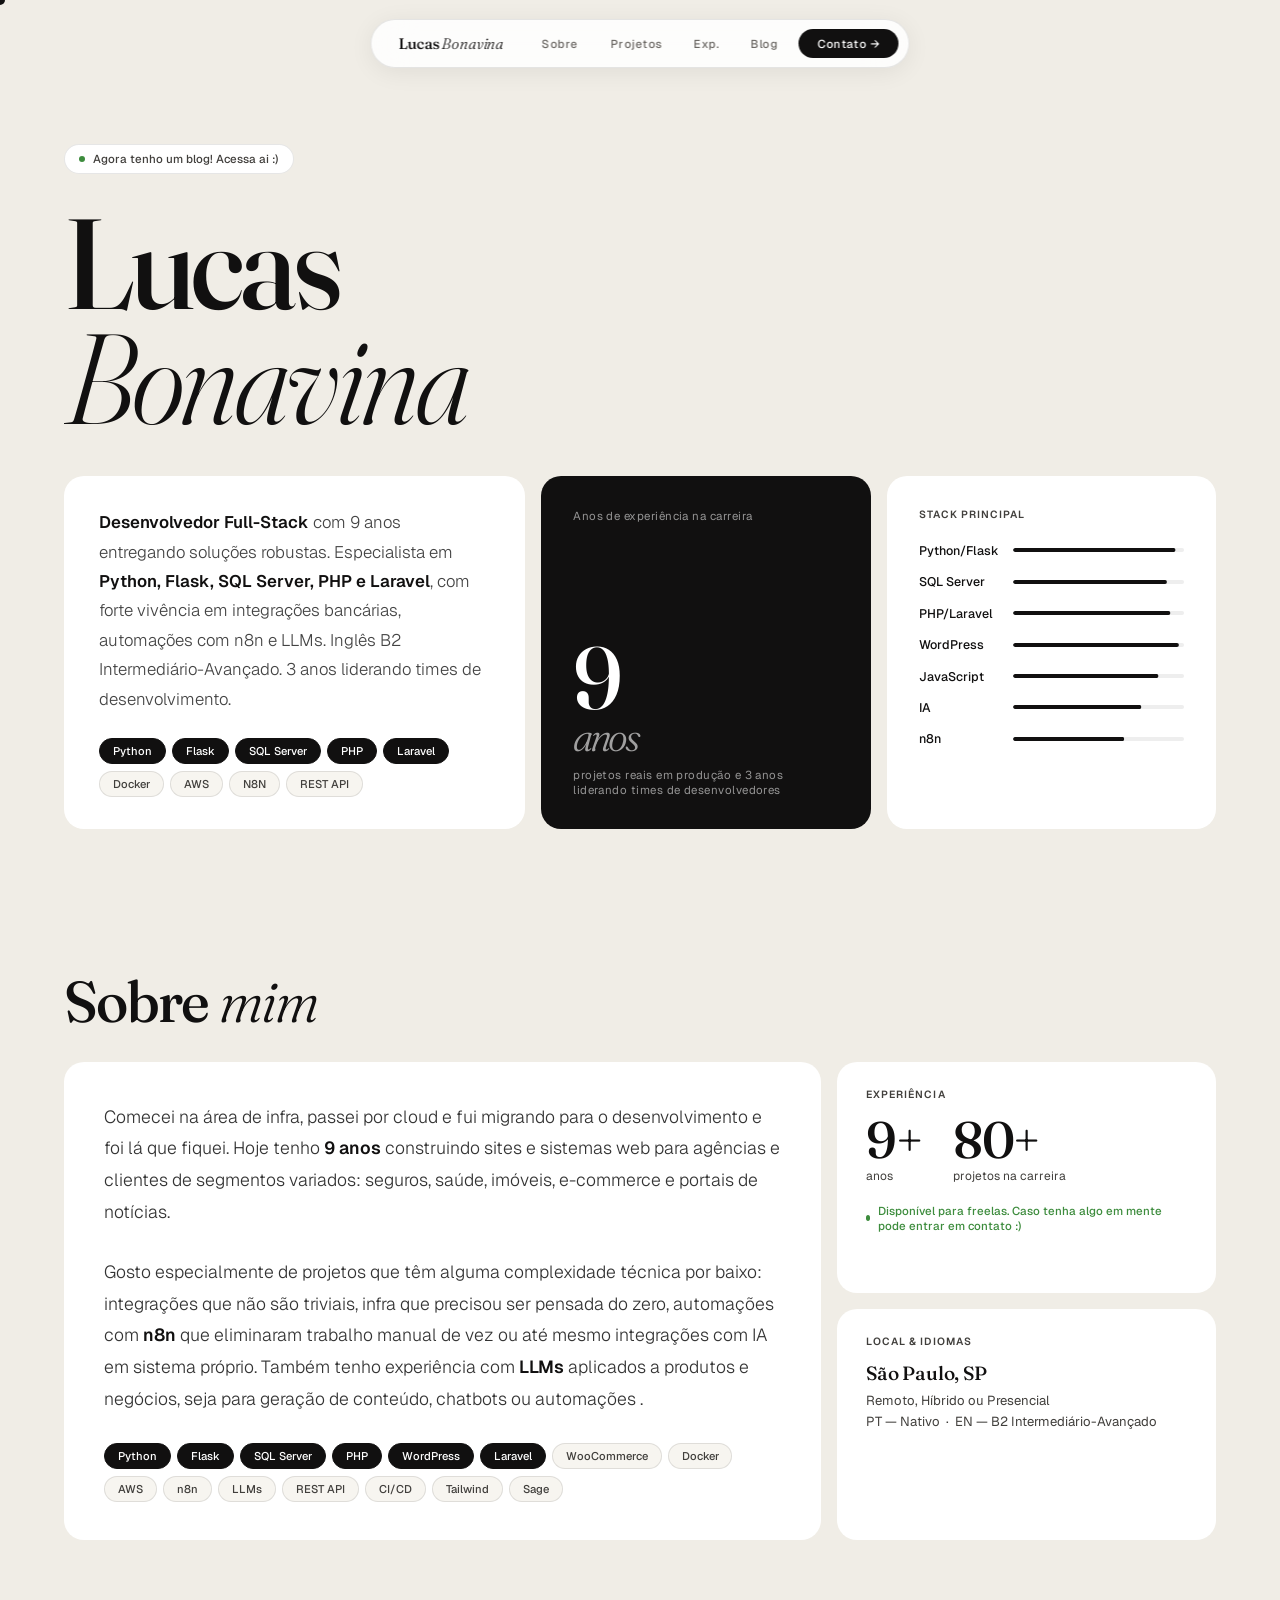
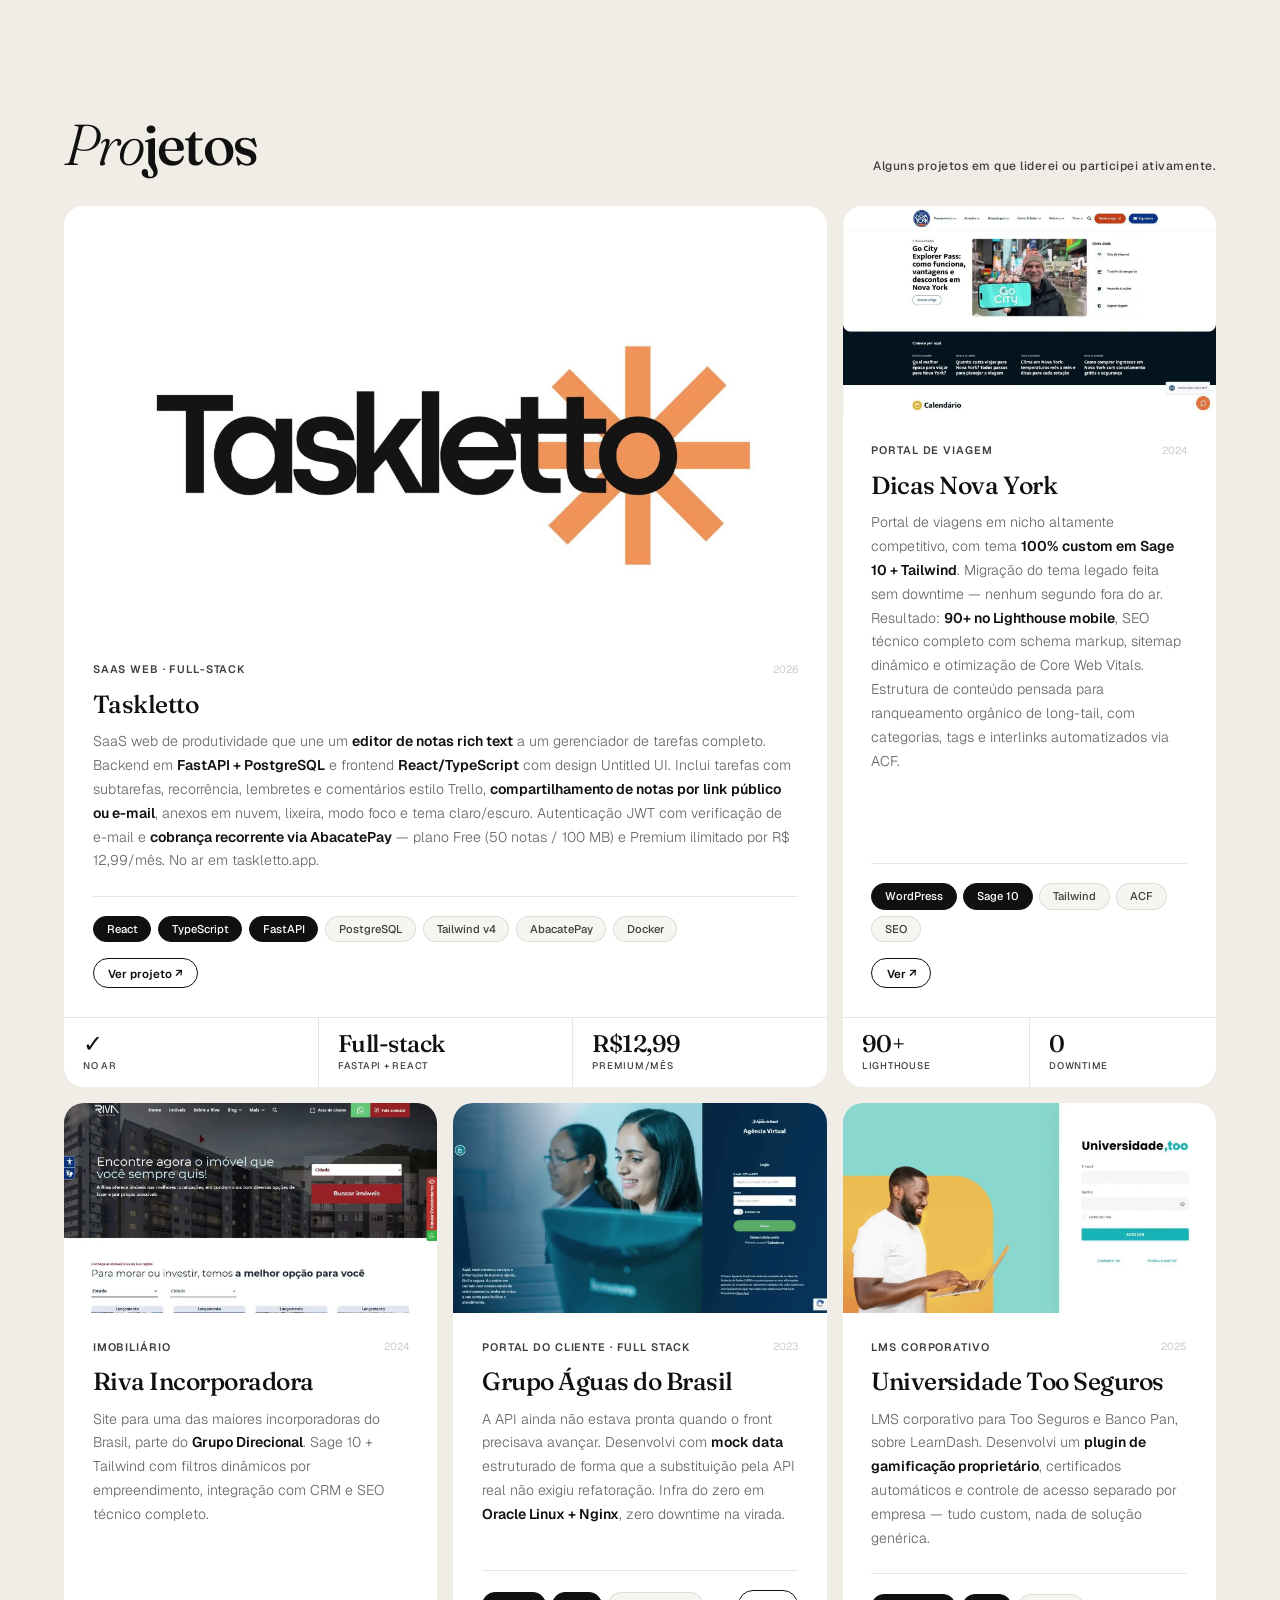
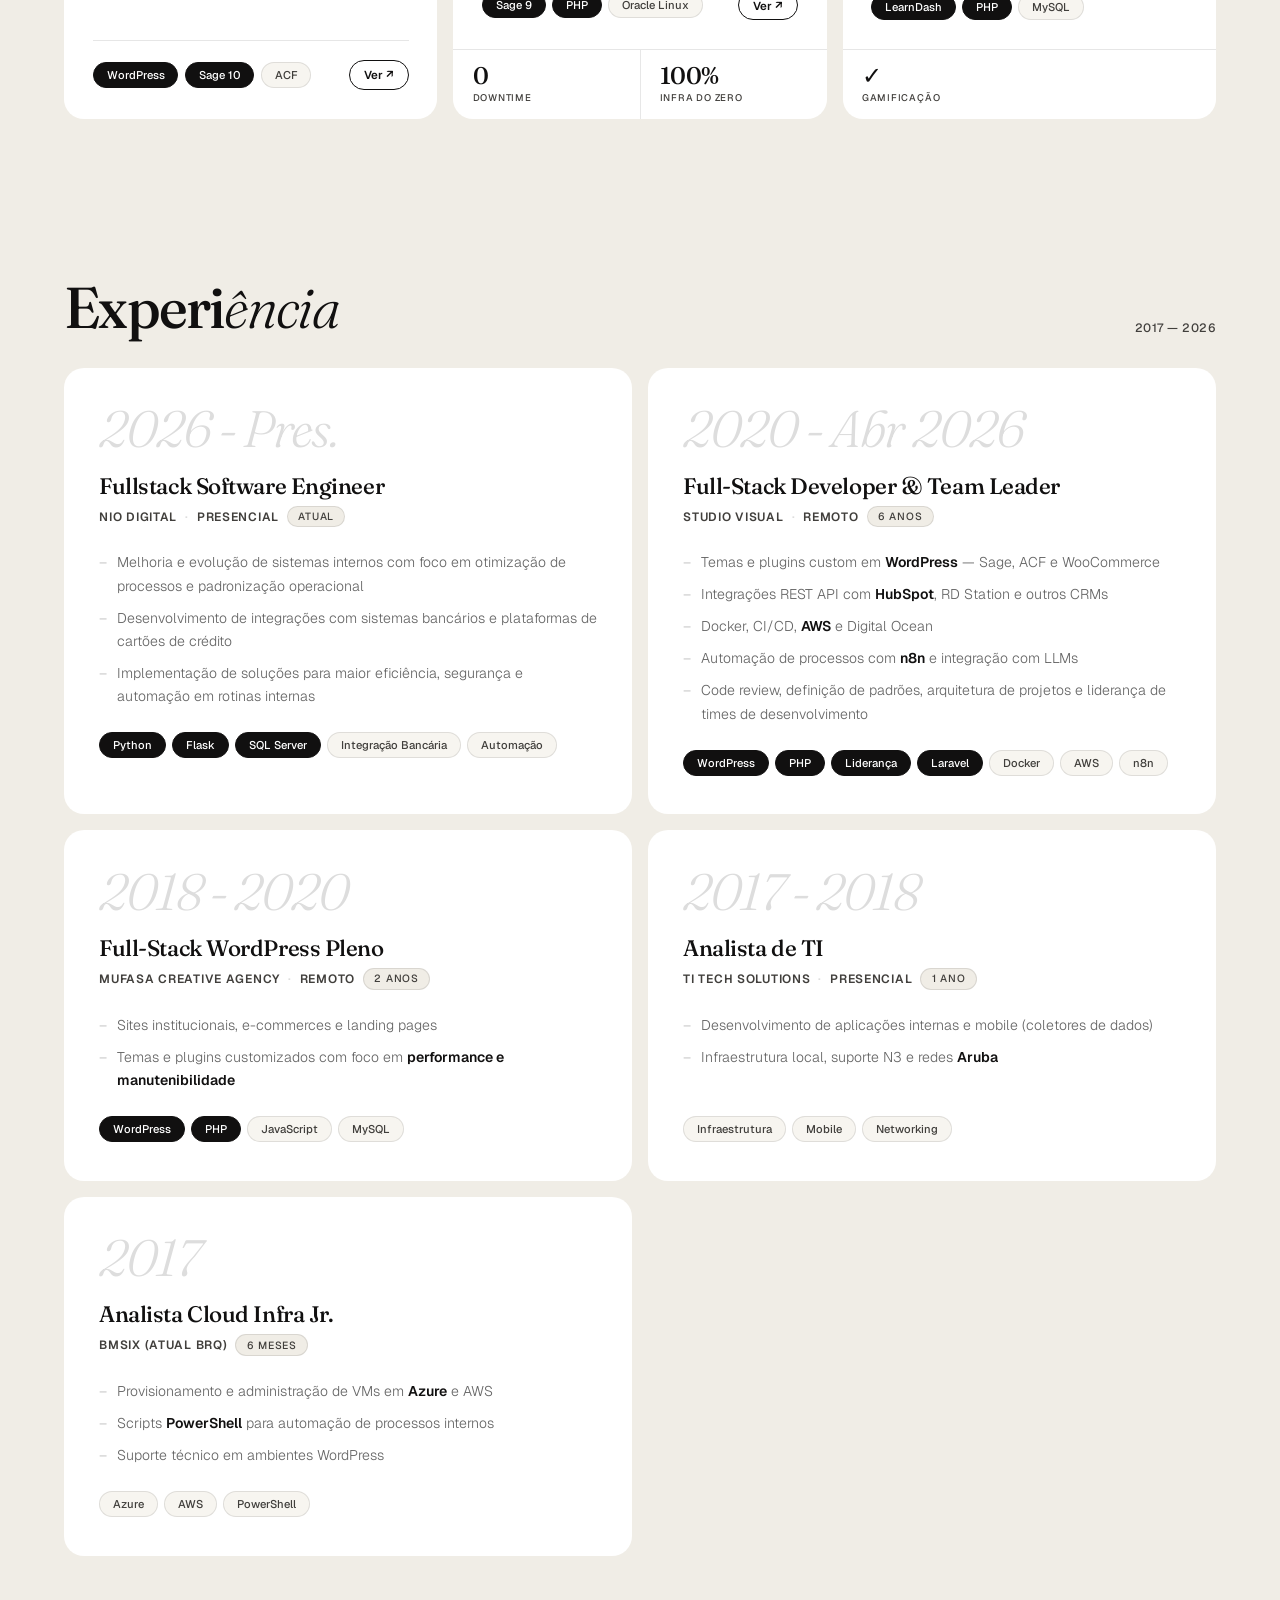
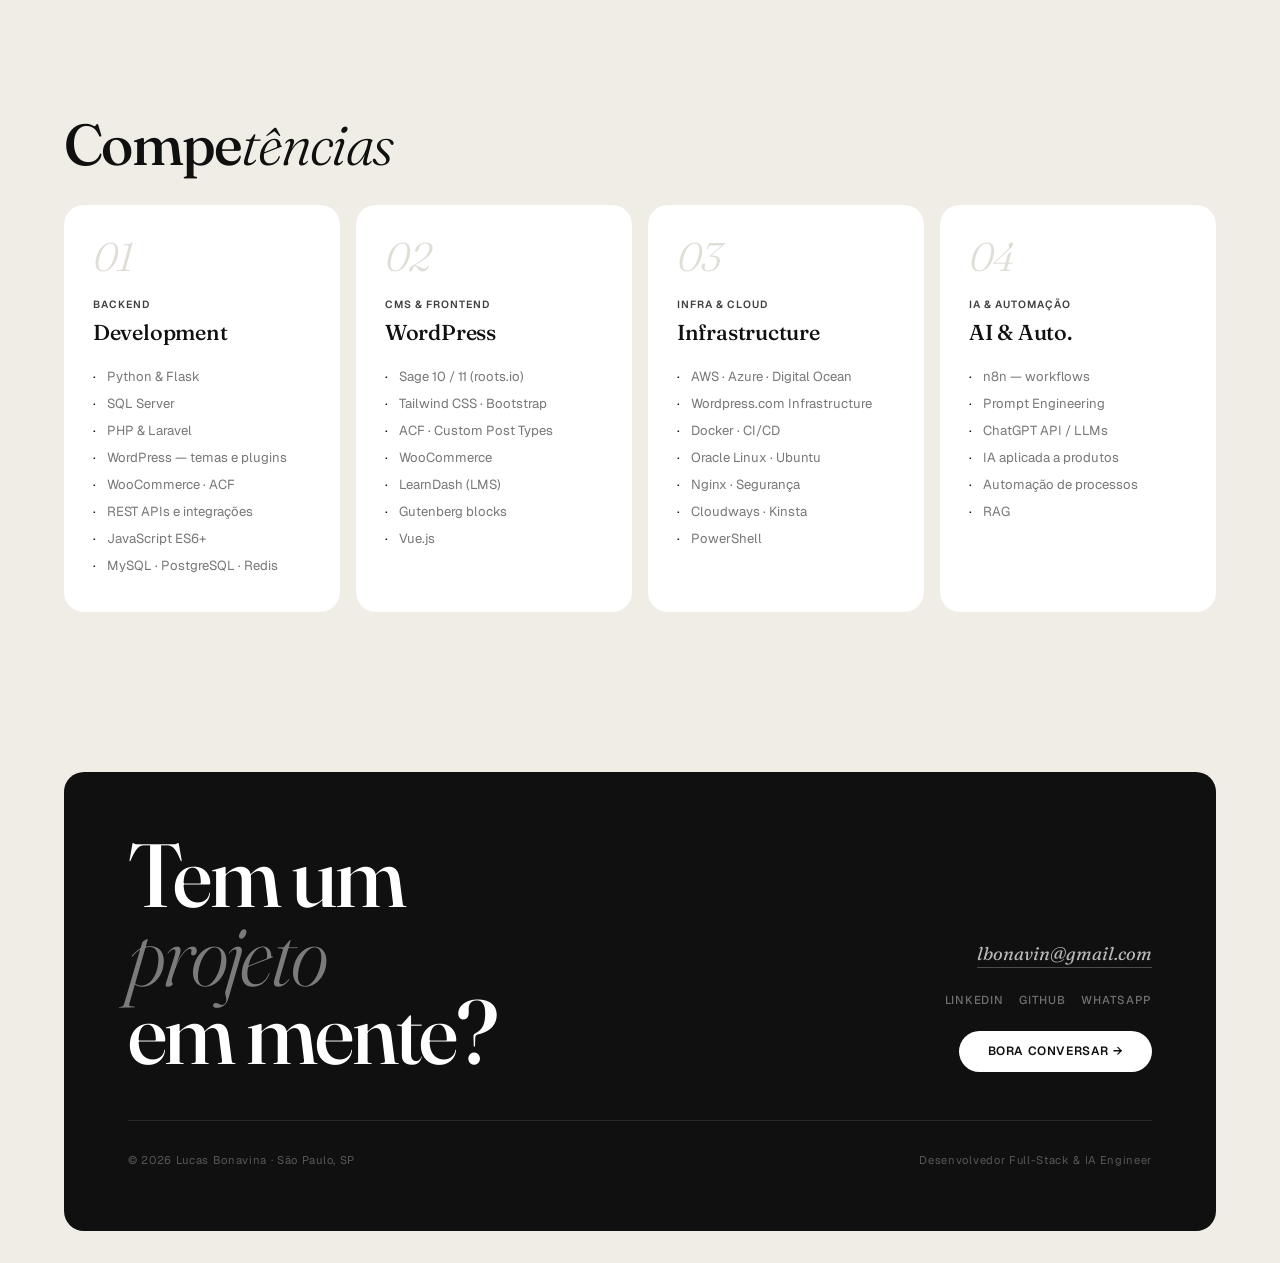
==== commit 3d4309d4: "Atualiza card do Taskletto: SaaS web full-stack (FastAPI + React) Substitui a descrição desatualizad" ====
--- a/index.html
+++ b/index.html
@@ -872,30 +872,31 @@
 
       <!-- 01 Taskletto — featured -->
       <div class="proj-card proj-card--featured">
-        <div class="proj-img"><img src="projetos/taskletto.webp" alt="Taskletto — App desktop de tarefas e notas offline" fetchpriority="high" onerror="this.closest('.proj-img').style.background='#e0ddd7'"></div>
+        <div class="proj-img"><img src="projetos/taskletto.webp" alt="Taskletto — SaaS web de notas e tarefas" fetchpriority="high" onerror="this.closest('.proj-img').style.background='#e0ddd7'"></div>
         <div class="proj-body">
           <div class="proj-meta">
-            <span class="proj-cat">App Desktop · Open Source</span>
-            <span class="proj-year">2025</span>
+            <span class="proj-cat">SaaS Web · Full-stack</span>
+            <span class="proj-year">2026</span>
           </div>
           <div class="proj-title">Taskletto</div>
-          <p class="proj-desc">App desktop construído com <strong>NativePHP v2 + Laravel 12</strong> — sem conta, sem servidor, tudo fica local. Editor rich text (Tiptap) com slash commands e callout blocks, gestão de tarefas com <strong>subtarefas, recorrência e time tracking</strong>, dashboard com gráfico de atividade e widget de clima, <strong>GitHub Sync</strong> para manter dados entre dispositivos, e API REST documentada com Swagger. Docker ready, exportação JSON, tema dark/light. Open source, gratuito, roda no Windows 10+.</p>
+          <p class="proj-desc">SaaS web de produtividade que une um <strong>editor de notas rich text</strong> a um gerenciador de tarefas completo. Backend em <strong>FastAPI + PostgreSQL</strong> e frontend <strong>React/TypeScript</strong> com design Untitled UI. Inclui tarefas com subtarefas, recorrência, lembretes e comentários estilo Trello, <strong>compartilhamento de notas por link público ou e-mail</strong>, anexos em nuvem, lixeira, modo foco e tema claro/escuro. Autenticação JWT com verificação de e-mail e <strong>cobrança recorrente via AbacatePay</strong> — plano Free (50 notas / 100 MB) e Premium ilimitado por R$ 12,99/mês. No ar em taskletto.app.</p>
           <div class="proj-foot">
             <div class="chips">
-              <span class="chip on">NativePHP v2</span>
-              <span class="chip on">Laravel 12</span>
-              <span class="chip on">Tiptap</span>
-              <span class="chip">GitHub Sync</span>
+              <span class="chip on">React</span>
+              <span class="chip on">TypeScript</span>
+              <span class="chip on">FastAPI</span>
+              <span class="chip">PostgreSQL</span>
+              <span class="chip">Tailwind v4</span>
+              <span class="chip">AbacatePay</span>
               <span class="chip">Docker</span>
-              <span class="chip">SQLite</span>
             </div>
-            <a href="https://lbonavina.github.io/taskletto/" target="_blank" class="proj-link">Ver projeto ↗</a>
+            <a href="https://taskletto.app" target="_blank" class="proj-link">Ver projeto ↗</a>
           </div>
         </div>
         <div class="proj-stats">
-          <div class="ps"><div class="ps-val">100%</div><div class="ps-key">Offline</div></div>
-          <div class="ps"><div class="ps-val">✓</div><div class="ps-key">Open Source</div></div>
-          <div class="ps"><div class="ps-val">v2.0</div><div class="ps-key">Versão atual</div></div>
+          <div class="ps"><div class="ps-val">✓</div><div class="ps-key">No ar</div></div>
+          <div class="ps"><div class="ps-val">Full-stack</div><div class="ps-key">FastAPI + React</div></div>
+          <div class="ps"><div class="ps-val">R$12,99</div><div class="ps-key">Premium/mês</div></div>
         </div>
       </div>
 
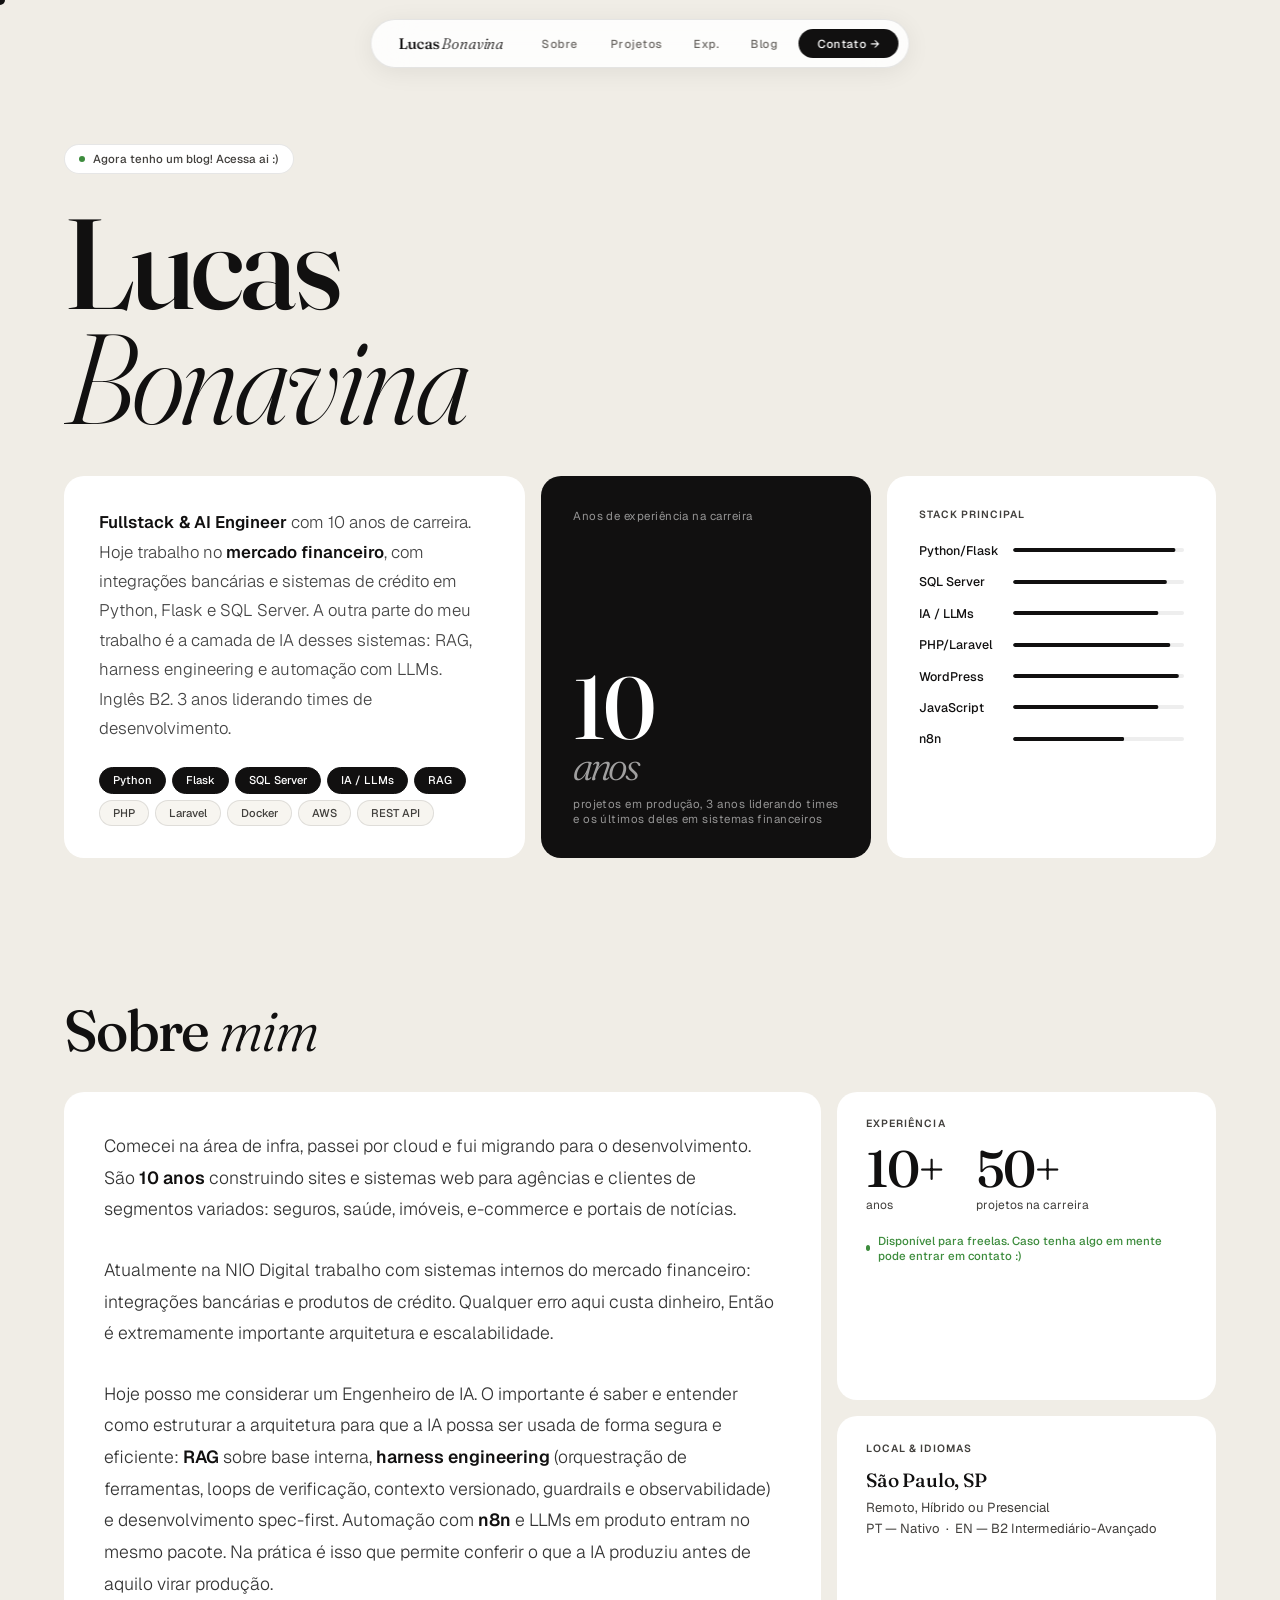
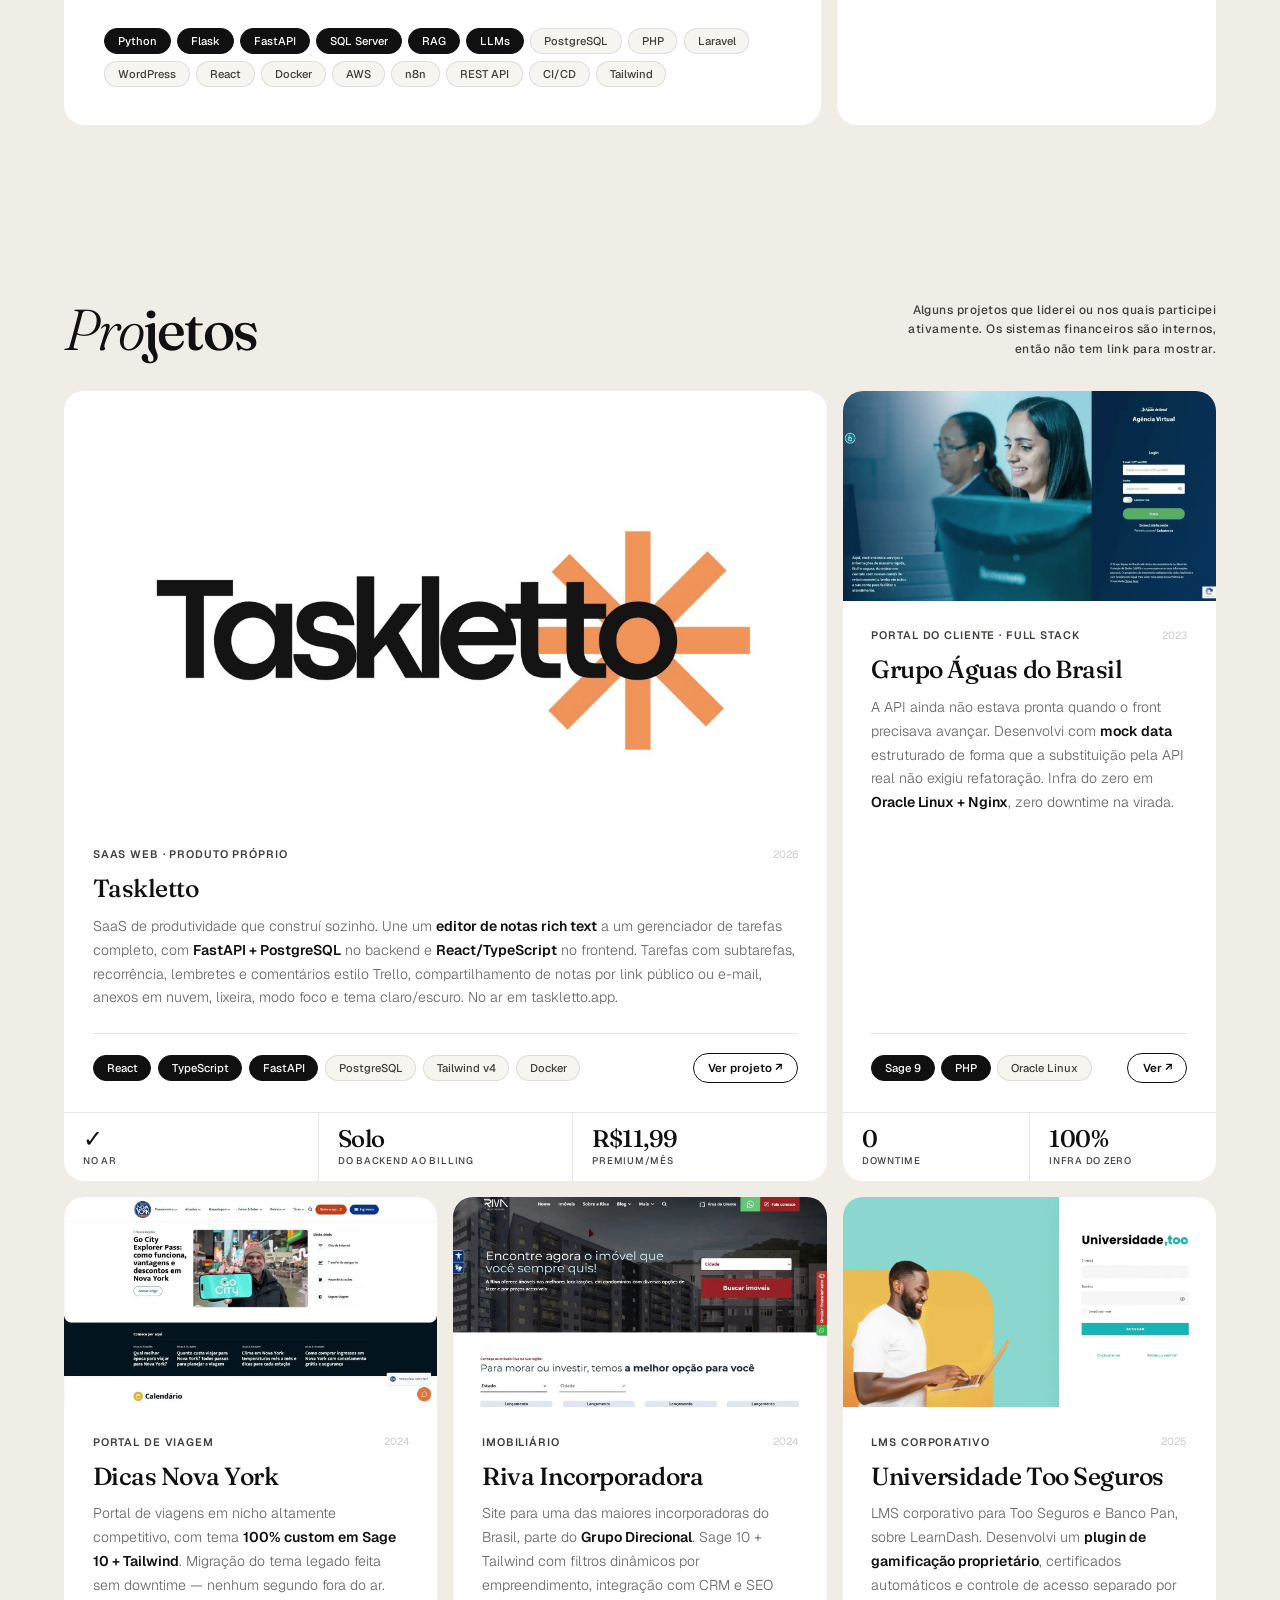
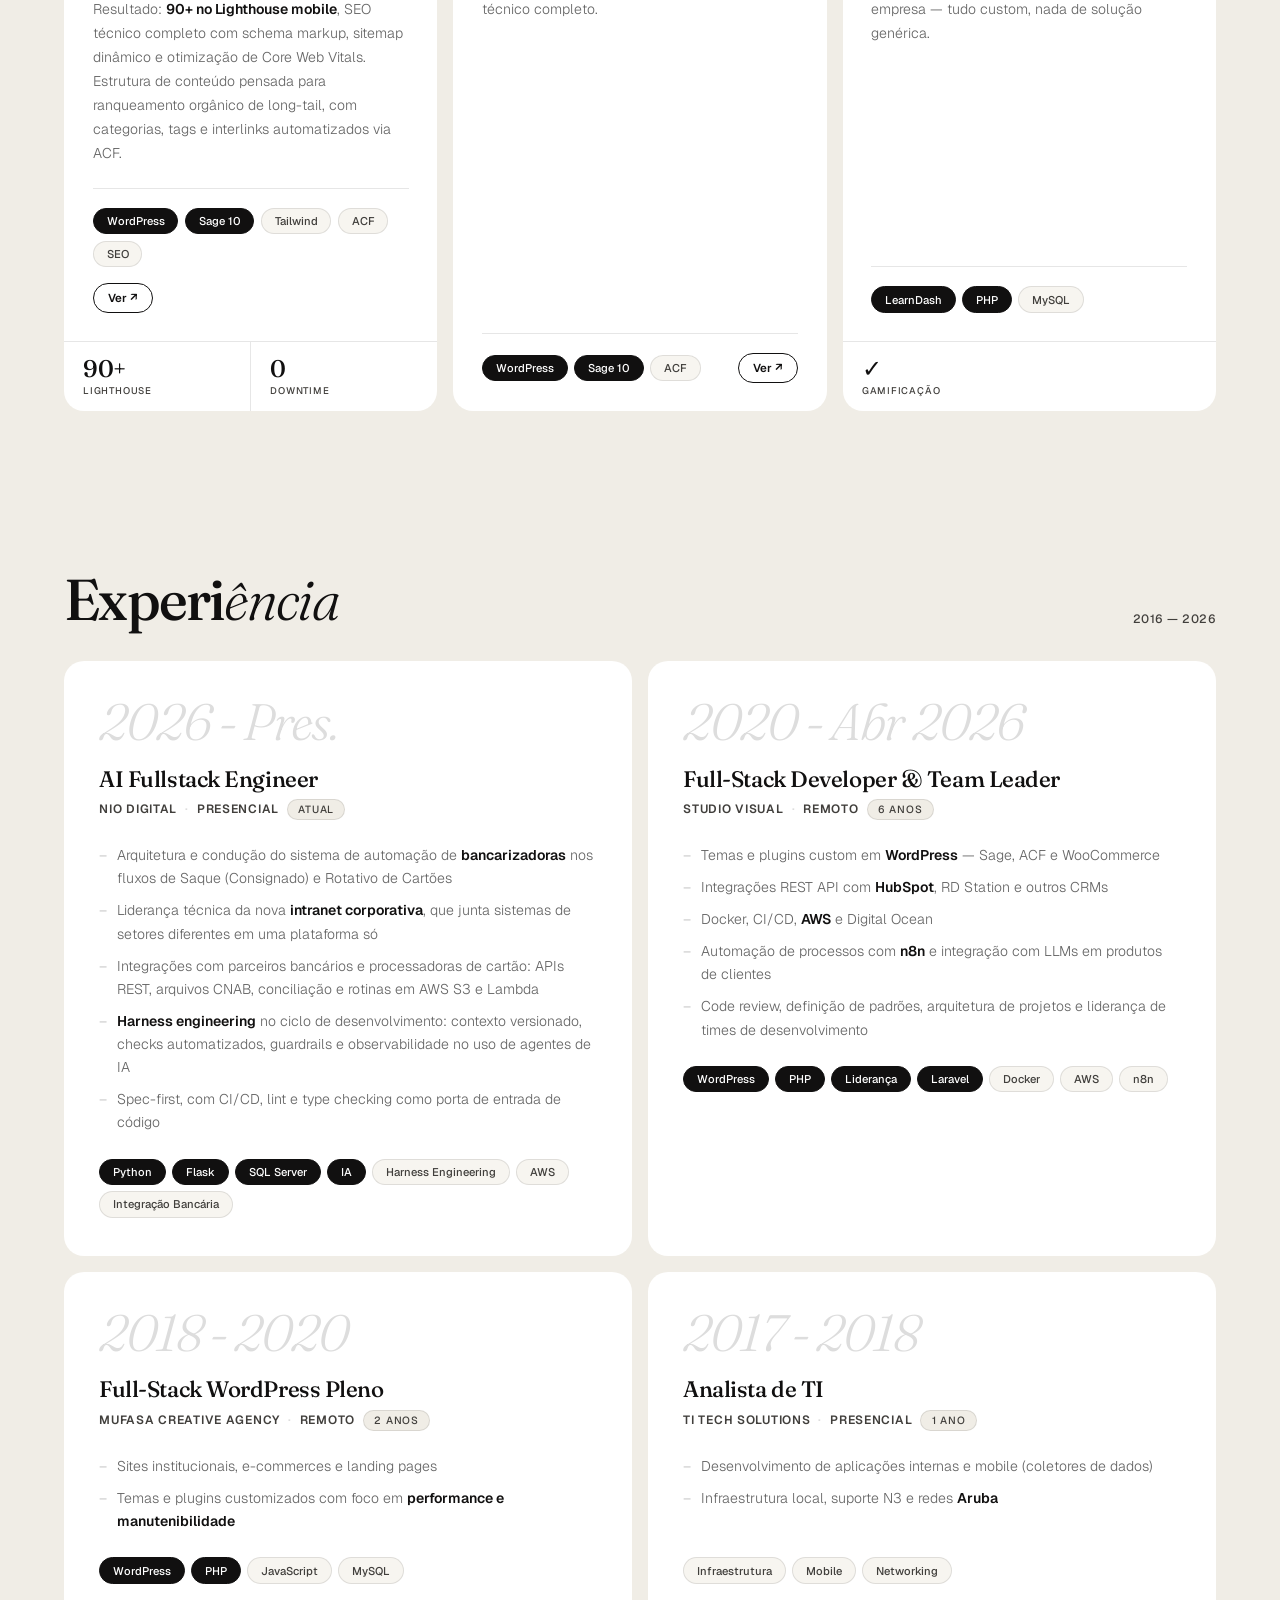
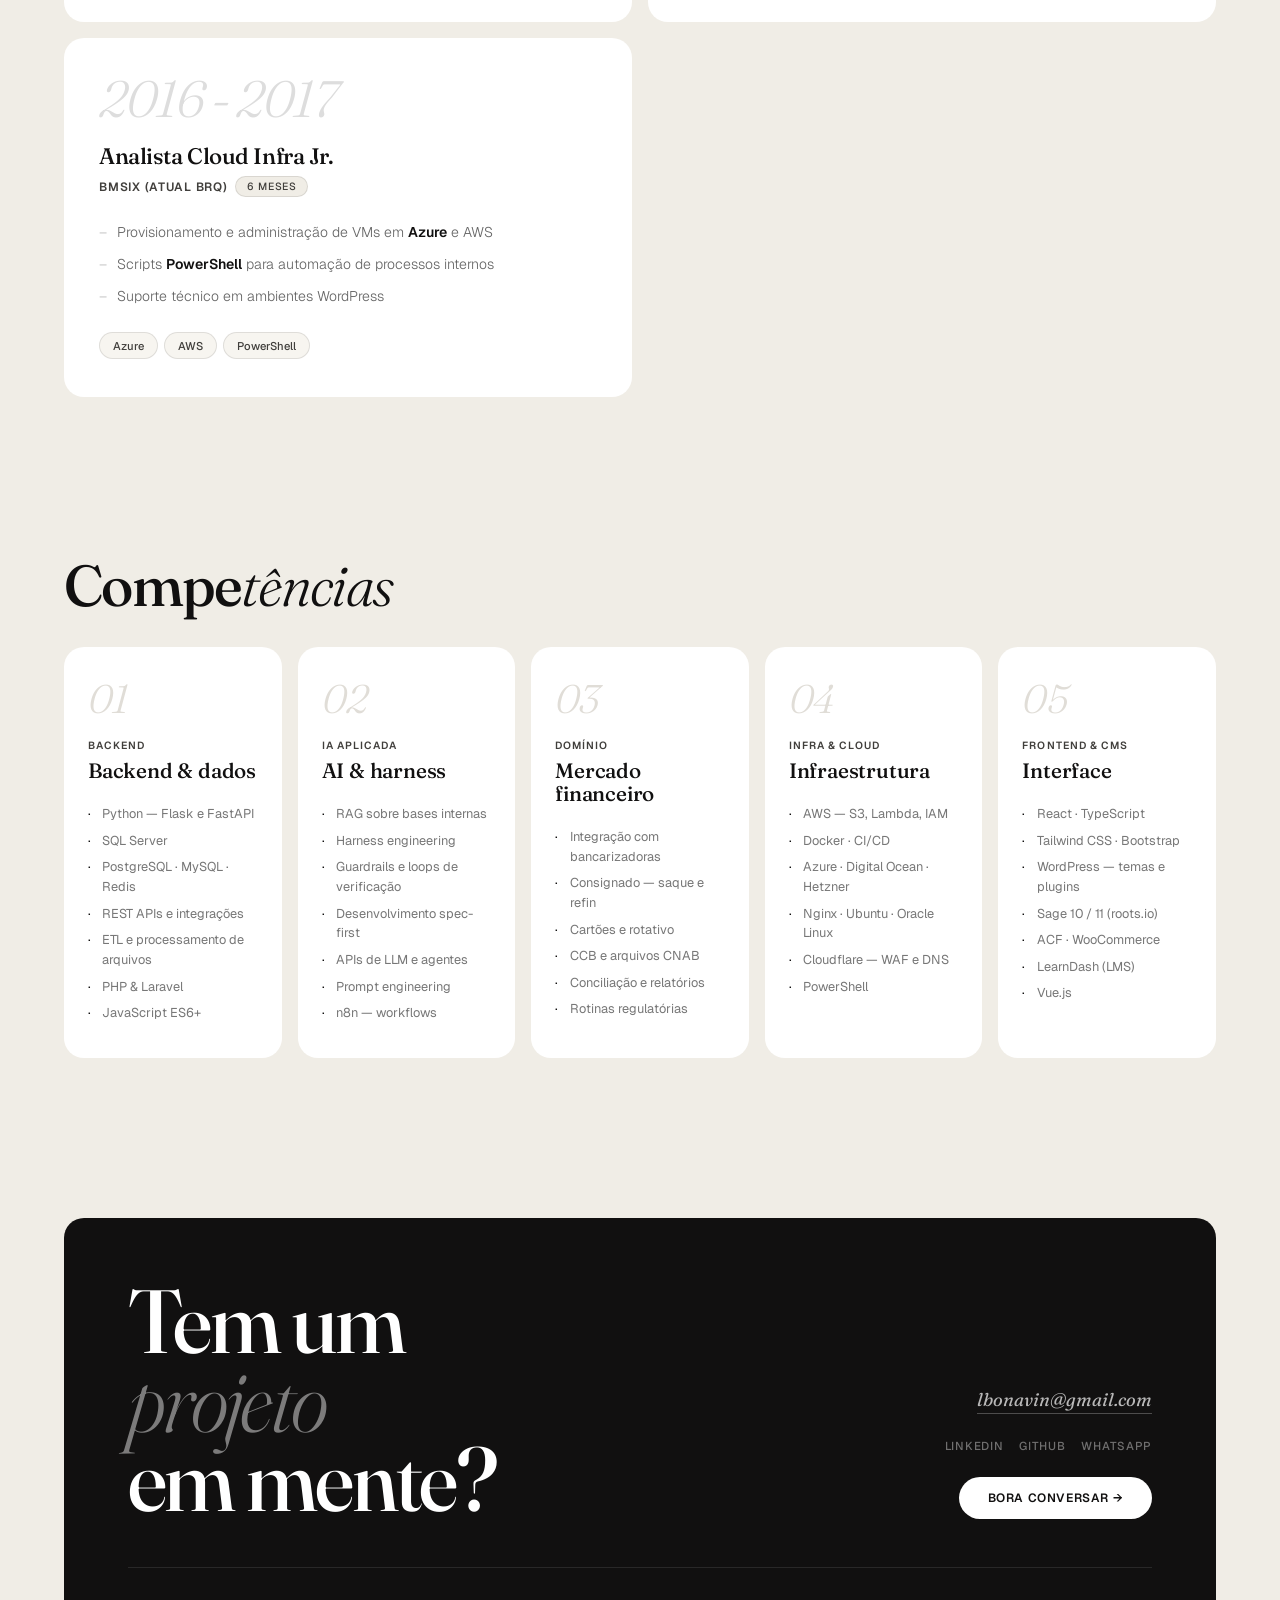
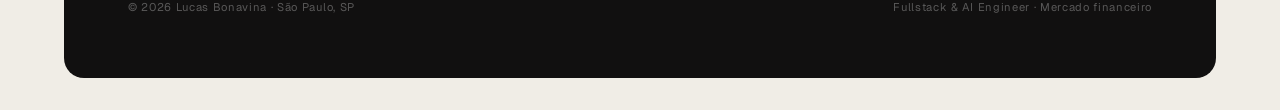
==== commit 3e6de5e9: "Update index.html" ====
--- a/index.html
+++ b/index.html
@@ -5,9 +5,9 @@
 <meta name="viewport" content="width=device-width, initial-scale=1.0">
 
 <!-- ── SEO Básico ── -->
-<title>Lucas Bonavina — Full-Stack Developer | Python, Flask & SQL Server</title>
-<meta name="description" content="Full-Stack Developer com 9 anos de experiência. Especialista em Python, Flask, PHP, Laravel e SQL Server. Focado em integrações bancárias e automações com IA.">
-<meta name="keywords" content="Full-Stack Developer, Python, Flask, SQL Server, PHP, Laravel, n8n, LLMs, Docker, AWS, São Paulo">
+<title>Lucas Bonavina — Fullstack & AI Engineer | Python, Flask & Integrações Bancárias</title>
+<meta name="description" content="Fullstack & AI Engineer com 10 anos de experiência. Integrações bancárias, consignado e cartões. Também trabalho com RAG, LLMs e harness engineering.">
+<meta name="keywords" content="Fullstack Engineer, AI Engineer, Python, Flask, FastAPI, SQL Server, RAG, LLMs, integrações bancárias, fintech, consignado, Docker, AWS, São Paulo">
 <meta name="author" content="Lucas Bonavina">
 <meta name="robots" content="index, follow">
 <link rel="canonical" href="https://lucasbonavina.win/">
@@ -15,16 +15,16 @@
 <!-- ── Open Graph (LinkedIn, Facebook, WhatsApp) ── -->
 <meta property="og:type" content="website">
 <meta property="og:url" content="https://lucasbonavina.win/">
-<meta property="og:title" content="Lucas Bonavina — Full-Stack Developer">
-<meta property="og:description" content="Full-Stack Developer com 9 anos de experiência. Especialista em Python, Flask, PHP, Laravel e SQL Server. Focado em integrações bancárias e automações com IA.">
+<meta property="og:title" content="Lucas Bonavina — Fullstack & AI Engineer">
+<meta property="og:description" content="10 anos construindo software. Hoje no mercado financeiro: integrações bancárias, consignado e cartões, mais a parte de IA dos sistemas.">
 <meta property="og:image" content="https://lucasbonavina.win/og-image.jpg">
 <meta property="og:locale" content="pt_BR">
 <meta property="og:site_name" content="Lucas Bonavina">
 
 <!-- ── Twitter / X Card ── -->
 <meta name="twitter:card" content="summary_large_image">
-<meta name="twitter:title" content="Lucas Bonavina — Full-Stack Developer">
-<meta name="twitter:description" content="Full-Stack Developer com 9 anos de experiência em PHP, WordPress e Laravel.">
+<meta name="twitter:title" content="Lucas Bonavina — Fullstack & AI Engineer">
+<meta name="twitter:description" content="10 anos de carreira. Integrações bancárias, sistemas de crédito e IA aplicada a produto.">
 <meta name="twitter:image" content="https://lucasbonavina.win/og-image.jpg">
 
 <!-- ── Schema.org (Rich Results no Google) ── -->
@@ -33,7 +33,7 @@
   "@context": "https://schema.org",
   "@type": "Person",
   "name": "Lucas Bonavina",
-  "jobTitle": "Full-Stack Developer",
+  "jobTitle": "Fullstack & AI Engineer",
   "url": "https://lucasbonavina.win/",
   "email": "lbonavin@gmail.com",
   "address": {
@@ -46,7 +46,7 @@
     "https://www.linkedin.com/in/lbonavina/",
     "https://github.com/lbonavina"
   ],
-  "knowsAbout": ["Python", "Flask", "SQL Server", "PHP", "Laravel", "Docker", "AWS", "n8n", "LLMs"]
+  "knowsAbout": ["Python", "Flask", "FastAPI", "SQL Server", "PostgreSQL", "PHP", "Laravel", "Docker", "AWS", "LLMs", "RAG", "Integrações bancárias", "Consignado", "CNAB"]
 }
 </script>
 
@@ -326,6 +326,7 @@
   align-items: flex-end;
   justify-content: space-between;
   margin-bottom: 2rem;
+  gap: 2rem;
 }
 .s-title {
   font-family: var(--serif);
@@ -340,6 +341,9 @@
   font-weight: 500;
   color: var(--muted);
   letter-spacing: .04em;
+  text-align: right;
+  max-width: 340px;
+  line-height: 1.6;
 }
 
 /* ── SECTION SPACING ── */
@@ -600,13 +604,13 @@
 /* ── SKILLS ── */
 .skills-grid {
   display: grid;
-  grid-template-columns: repeat(4, 1fr);
+  grid-template-columns: repeat(5, 1fr);
   gap: 1rem;
 }
 .sk-card {
   background: var(--card);
   border-radius: var(--r);
-  padding: 2rem 1.8rem 2.2rem;
+  padding: 2rem 1.5rem 2.2rem;
   transition: background .25s, transform .25s;
 }
 .sk-card:hover { background: var(--ink); transform: translateY(-3px); }
@@ -625,9 +629,9 @@
   transition: color .25s, opacity .25s;
 }
 .sk-cat { font-size: .65rem; font-weight: 600; letter-spacing: .1em; text-transform: uppercase; color: var(--muted); margin-bottom: .5rem; transition: color .25s; }
-.sk-name { font-family: var(--serif); font-size: 1.35rem; font-weight: 500; color: var(--ink); margin-bottom: 1.3rem; letter-spacing: -.01em; transition: color .25s; }
+.sk-name { font-family: var(--serif); font-size: 1.3rem; font-weight: 500; color: var(--ink); margin-bottom: 1.3rem; letter-spacing: -.01em; line-height: 1.1; transition: color .25s; }
 .sk-list { list-style: none; display: flex; flex-direction: column; gap: .42rem; }
-.sk-list li { font-size: .82rem; line-height: 1.55; color: #777; padding-left: .9rem; position: relative; transition: color .25s; }
+.sk-list li { font-size: .8rem; line-height: 1.55; color: #777; padding-left: .9rem; position: relative; transition: color .25s; }
 .sk-list li::before { content: '·'; position: absolute; left: 0; color: var(--ink); transition: color .25s; }
 
 /* ── CONTACT ── */
@@ -717,6 +721,9 @@
 @keyframes up   { from{opacity:0;transform:translateY(14px)} to{opacity:1;transform:none} }
 
 /* ── RESPONSIVE ── */
+@media(max-width:1180px){
+  .skills-grid { grid-template-columns: repeat(3, 1fr); }
+}
 @media(max-width:1024px){
   .hero-grid { grid-template-columns: 1fr 1fr; }
   .hero-stack { grid-column: span 2; }
@@ -735,6 +742,8 @@
   .contact-card { grid-template-columns: 1fr; gap: 2rem; }
   .contact-right { align-items: flex-start; }
   .about-side { flex-direction: column; }
+  .s-header { flex-direction: column; align-items: flex-start; gap: .8rem; }
+  .s-sub { text-align: left; max-width: none; }
   nav .nav-logo { display: none; }
   nav a:not(.cta) { padding: .4rem .7rem; font-size: .68rem; }
 }
@@ -780,17 +789,18 @@
     <div class="hero-grid">
 
       <div class="hero-bio">
-        <p><strong>Desenvolvedor Full-Stack</strong> com 9 anos entregando soluções robustas. Especialista em <strong>Python, Flask, SQL Server, PHP e Laravel</strong>, com forte vivência em integrações bancárias, automações com n8n e LLMs. Inglês B2 Intermediário-Avançado. 3 anos liderando times de desenvolvimento.</p>
+        <p><strong>Fullstack & AI Engineer</strong> com 10 anos de carreira. Hoje trabalho no <strong>mercado financeiro</strong>, com integrações bancárias e sistemas de crédito em Python, Flask e SQL Server. A outra parte do meu trabalho é a camada de IA desses sistemas: RAG, harness engineering e automação com LLMs. Inglês B2. 3 anos liderando times de desenvolvimento.</p>
         <div class="hero-bio-foot">
           <div class="chips">
             <span class="chip on">Python</span>
             <span class="chip on">Flask</span>
             <span class="chip on">SQL Server</span>
-            <span class="chip on">PHP</span>
-            <span class="chip on">Laravel</span>
+            <span class="chip on">IA / LLMs</span>
+            <span class="chip on">RAG</span>
+            <span class="chip">PHP</span>
+            <span class="chip">Laravel</span>
             <span class="chip">Docker</span>
             <span class="chip">AWS</span>
-            <span class="chip">N8N</span>
             <span class="chip">REST API</span>
           </div>
         </div>
@@ -799,8 +809,8 @@
       <div class="hero-stat">
         <div class="lbl">Anos de experiência na carreira</div>
         <div>
-          <div class="num">9<em>anos</em></div>
-          <div class="lbl" style="margin-top:.8rem">projetos reais em produção e 3 anos liderando times de desenvolvedores</div>
+          <div class="num">10<em>anos</em></div>
+          <div class="lbl" style="margin-top:.8rem">projetos em produção, 3 anos liderando times e os últimos deles em sistemas financeiros</div>
         </div>
       </div>
 
@@ -809,10 +819,10 @@
         <div class="stack-items" id="stackEl">
           <div class="si-row"><span class="si-name">Python/Flask</span><div class="si-track"><div class="si-fill" data-w=".95"></div></div></div>
           <div class="si-row"><span class="si-name">SQL Server</span><div class="si-track"><div class="si-fill" data-w=".90"></div></div></div>
+          <div class="si-row"><span class="si-name">IA / LLMs</span><div class="si-track"><div class="si-fill" data-w=".85"></div></div></div>
           <div class="si-row"><span class="si-name">PHP/Laravel</span><div class="si-track"><div class="si-fill" data-w=".92"></div></div></div>
           <div class="si-row"><span class="si-name">WordPress</span><div class="si-track"><div class="si-fill" data-w=".97"></div></div></div>
           <div class="si-row"><span class="si-name">JavaScript</span><div class="si-track"><div class="si-fill" data-w=".85"></div></div></div>
-          <div class="si-row"><span class="si-name">IA</span><div class="si-track"><div class="si-fill" data-w=".75"></div></div></div>
           <div class="si-row"><span class="si-name">n8n</span><div class="si-track"><div class="si-fill" data-w=".65"></div></div></div>
         </div>
       </div>
@@ -831,10 +841,11 @@
     <div class="about-grid rv">
 
       <div class="about-main">
-        <p>Comecei na área de infra, passei por cloud e fui migrando para o desenvolvimento e foi lá que fiquei. Hoje tenho <strong>9 anos</strong> construindo sites e sistemas web para agências e clientes de segmentos variados: seguros, saúde, imóveis, e-commerce e portais de notícias.</p>
-        <p>Gosto especialmente de projetos que têm alguma complexidade técnica por baixo: integrações que não são triviais, infra que precisou ser pensada do zero, automações com <strong>n8n</strong> que eliminaram trabalho manual de vez ou até mesmo integrações com IA em sistema próprio. Também tenho experiência com <strong>LLMs</strong> aplicados a produtos e negócios, seja para geração de conteúdo, chatbots ou automações .</p>
+        <p>Comecei na área de infra, passei por cloud e fui migrando para o desenvolvimento. São <strong>10 anos</strong> construindo sites e sistemas web para agências e clientes de segmentos variados: seguros, saúde, imóveis, e-commerce e portais de notícias.</p>
+        <p>Atualmente na NIO Digital trabalho com sistemas internos do mercado financeiro: integrações bancárias e produtos de crédito. Qualquer erro aqui custa dinheiro, Então é extremamente importante arquitetura e escalabilidade.</p>
+        <p>Hoje posso me considerar um Engenheiro de IA. O importante é saber e entender como estruturar a arquitetura para que a IA possa ser usada de forma segura e eficiente: <strong>RAG</strong> sobre base interna, <strong>harness engineering</strong> (orquestração de ferramentas, loops de verificação, contexto versionado, guardrails e observabilidade) e desenvolvimento spec-first. Automação com <strong>n8n</strong> e LLMs em produto entram no mesmo pacote. Na prática é isso que permite conferir o que a IA produziu antes de aquilo virar produção.</p>
         <div class="chips" style="margin-top:1.8rem">
-          <span class="chip on">Python</span><span class="chip on">Flask</span><span class="chip on">SQL Server</span><span class="chip on">PHP</span><span class="chip on">WordPress</span><span class="chip on">Laravel</span><span class="chip">WooCommerce</span><span class="chip">Docker</span><span class="chip">AWS</span><span class="chip">n8n</span><span class="chip">LLMs</span><span class="chip">REST API</span><span class="chip">CI/CD</span><span class="chip">Tailwind</span><span class="chip">Sage</span>
+          <span class="chip on">Python</span><span class="chip on">Flask</span><span class="chip on">FastAPI</span><span class="chip on">SQL Server</span><span class="chip on">RAG</span><span class="chip on">LLMs</span><span class="chip">PostgreSQL</span><span class="chip">PHP</span><span class="chip">Laravel</span><span class="chip">WordPress</span><span class="chip">React</span><span class="chip">Docker</span><span class="chip">AWS</span><span class="chip">n8n</span><span class="chip">REST API</span><span class="chip">CI/CD</span><span class="chip">Tailwind</span>
         </div>
       </div>
 
@@ -842,8 +853,8 @@
         <div class="mini-card">
           <div class="mc-label">Experiência</div>
           <div class="stat-pair">
-            <div class="stat-item"><div class="stat-n">9+</div><div class="stat-l">anos</div></div>
-            <div class="stat-item"><div class="stat-n">80+</div><div class="stat-l">projetos na carreira</div></div>
+            <div class="stat-item"><div class="stat-n">10+</div><div class="stat-l">anos</div></div>
+            <div class="stat-item"><div class="stat-n">50+</div><div class="stat-l">projetos na carreira</div></div>
           </div>
           <div class="avail-row" style="display:flex;align-items:center;gap:.5rem;margin-top:1.2rem;font-size:.72rem;font-weight:500;color:#3d8c3d">
             <div class="dot-green"></div> Disponível para freelas. Caso tenha algo em mente pode entrar em contato :)
@@ -865,7 +876,7 @@
   <div class="page">
     <div class="s-header rv">
       <h2 class="s-title"><em>Pro</em>jetos</h2>
-      <span class="s-sub">Alguns projetos em que liderei ou participei ativamente.</span>
+      <span class="s-sub">Alguns projetos que liderei ou nos quais participei ativamente. Os sistemas financeiros são internos, então não tem link para mostrar.</span>
     </div>
 
     <div class="proj-grid rv">
@@ -875,11 +886,11 @@
         <div class="proj-img"><img src="projetos/taskletto.webp" alt="Taskletto — SaaS web de notas e tarefas" fetchpriority="high" onerror="this.closest('.proj-img').style.background='#e0ddd7'"></div>
         <div class="proj-body">
           <div class="proj-meta">
-            <span class="proj-cat">SaaS Web · Full-stack</span>
+            <span class="proj-cat">SaaS Web · Produto próprio</span>
             <span class="proj-year">2026</span>
           </div>
           <div class="proj-title">Taskletto</div>
-          <p class="proj-desc">SaaS web de produtividade que une um <strong>editor de notas rich text</strong> a um gerenciador de tarefas completo. Backend em <strong>FastAPI + PostgreSQL</strong> e frontend <strong>React/TypeScript</strong> com design Untitled UI. Inclui tarefas com subtarefas, recorrência, lembretes e comentários estilo Trello, <strong>compartilhamento de notas por link público ou e-mail</strong>, anexos em nuvem, lixeira, modo foco e tema claro/escuro. Autenticação JWT com verificação de e-mail e <strong>cobrança recorrente via AbacatePay</strong> — plano Free (50 notas / 100 MB) e Premium ilimitado por R$ 12,99/mês. No ar em taskletto.app.</p>
+          <p class="proj-desc">SaaS de produtividade que construí sozinho. Une um <strong>editor de notas rich text</strong> a um gerenciador de tarefas completo, com <strong>FastAPI + PostgreSQL</strong> no backend e <strong>React/TypeScript</strong> no frontend. Tarefas com subtarefas, recorrência, lembretes e comentários estilo Trello, compartilhamento de notas por link público ou e-mail, anexos em nuvem, lixeira, modo foco e tema claro/escuro. No ar em taskletto.app.</p>
           <div class="proj-foot">
             <div class="chips">
               <span class="chip on">React</span>
@@ -887,7 +898,6 @@
               <span class="chip on">FastAPI</span>
               <span class="chip">PostgreSQL</span>
               <span class="chip">Tailwind v4</span>
-              <span class="chip">AbacatePay</span>
               <span class="chip">Docker</span>
             </div>
             <a href="https://taskletto.app" target="_blank" class="proj-link">Ver projeto ↗</a>
@@ -895,13 +905,33 @@
         </div>
         <div class="proj-stats">
           <div class="ps"><div class="ps-val">✓</div><div class="ps-key">No ar</div></div>
-          <div class="ps"><div class="ps-val">Full-stack</div><div class="ps-key">FastAPI + React</div></div>
-          <div class="ps"><div class="ps-val">R$12,99</div><div class="ps-key">Premium/mês</div></div>
-        </div>
-      </div>
-
-
-      <!-- 02 Dicas Nova York -->
+          <div class="ps"><div class="ps-val">Solo</div><div class="ps-key">Do backend ao billing</div></div>
+          <div class="ps"><div class="ps-val">R$11,99</div><div class="ps-key">Premium/mês</div></div>
+        </div>
+      </div>
+
+      <!-- 02 GAB -->
+      <div class="proj-card">
+        <div class="proj-img"><img src="projetos/gab1.webp" loading="lazy" alt="Grupo Águas do Brasil — Portal do cliente" onerror="this.closest('.proj-img').style.background='#e0ddd7'"></div>
+        <div class="proj-body">
+          <div class="proj-meta">
+            <span class="proj-cat">Portal do Cliente · Full Stack</span>
+            <span class="proj-year">2023</span>
+          </div>
+          <div class="proj-title">Grupo Águas do Brasil</div>
+          <p class="proj-desc">A API ainda não estava pronta quando o front precisava avançar. Desenvolvi com <strong>mock data</strong> estruturado de forma que a substituição pela API real não exigiu refatoração. Infra do zero em <strong>Oracle Linux + Nginx</strong>, zero downtime na virada.</p>
+          <div class="proj-foot">
+            <div class="chips"><span class="chip on">Sage 9</span><span class="chip on">PHP</span><span class="chip">Oracle Linux</span></div>
+            <a href="https://agenciavirtual.grupoaguasdobrasil.com.br" target="_blank" class="proj-link">Ver ↗</a>
+          </div>
+        </div>
+        <div class="proj-stats">
+          <div class="ps"><div class="ps-val">0</div><div class="ps-key">Downtime</div></div>
+          <div class="ps"><div class="ps-val">100%</div><div class="ps-key">Infra do zero</div></div>
+        </div>
+      </div>
+
+      <!-- 03 Dicas Nova York -->
       <div class="proj-card">
         <div class="proj-img"><img src="projetos/dny.webp" alt="Dicas Nova York — Portal de viagem" loading="lazy" onerror="this.closest('.proj-img').style.background='#e0ddd7'"></div>
         <div class="proj-body">
@@ -928,10 +958,9 @@
         </div>
       </div>
 
-
-      <!-- 03 Riva -->
+      <!-- 04 Riva -->
       <div class="proj-card">
-        <div class="proj-img"><img src="projetos/riva1.webp" loading="lazy" loading="lazy" alt="Riva Incorporadora — Site institucional" onerror="this.closest('.proj-img').style.background='#e0ddd7'"></div>
+        <div class="proj-img"><img src="projetos/riva1.webp" loading="lazy" alt="Riva Incorporadora — Site institucional" onerror="this.closest('.proj-img').style.background='#e0ddd7'"></div>
         <div class="proj-body">
           <div class="proj-meta">
             <span class="proj-cat">Imobiliário</span>
@@ -943,27 +972,6 @@
             <div class="chips"><span class="chip on">WordPress</span><span class="chip on">Sage 10</span><span class="chip">ACF</span></div>
             <a href="https://www.rivaincorporadora.com.br" target="_blank" class="proj-link">Ver ↗</a>
           </div>
-        </div>
-      </div>
-
-      <!-- 04 GAB -->
-      <div class="proj-card">
-        <div class="proj-img"><img src="projetos/gab1.webp" loading="lazy" alt="Grupo Águas do Brasil — Portal do cliente" onerror="this.closest('.proj-img').style.background='#e0ddd7'"></div>
-        <div class="proj-body">
-          <div class="proj-meta">
-            <span class="proj-cat">Portal do Cliente · Full Stack</span>
-            <span class="proj-year">2023</span>
-          </div>
-          <div class="proj-title">Grupo Águas do Brasil</div>
-          <p class="proj-desc">A API ainda não estava pronta quando o front precisava avançar. Desenvolvi com <strong>mock data</strong> estruturado de forma que a substituição pela API real não exigiu refatoração. Infra do zero em <strong>Oracle Linux + Nginx</strong>, zero downtime na virada.</p>
-          <div class="proj-foot">
-            <div class="chips"><span class="chip on">Sage 9</span><span class="chip on">PHP</span><span class="chip">Oracle Linux</span></div>
-            <a href="https://agenciavirtual.grupoaguasdobrasil.com.br" target="_blank" class="proj-link">Ver ↗</a>
-          </div>
-        </div>
-        <div class="proj-stats">
-          <div class="ps"><div class="ps-val">0</div><div class="ps-key">Downtime</div></div>
-          <div class="ps"><div class="ps-val">100%</div><div class="ps-key">Infra do zero</div></div>
         </div>
       </div>
 
@@ -995,20 +1003,22 @@
   <div class="page">
     <div class="s-header rv">
       <h2 class="s-title">Experi<em>ência</em></h2>
-      <span class="s-sub">2017 — 2026</span>
+      <span class="s-sub">2016 — 2026</span>
     </div>
     <div class="xp-grid rv">
 
       <div class="xp-card">
         <div class="xp-period">2026 - Pres.</div>
-        <div class="xp-role">Fullstack Software Engineer</div>
+        <div class="xp-role">AI Fullstack Engineer</div>
         <div class="xp-company">NIO Digital <span style="color:#ddd">·</span> Presencial <span class="xp-dur">Atual</span></div>
         <ul class="xp-list">
-          <li>Melhoria e evolução de sistemas internos com foco em otimização de processos e padronização operacional</li>
-          <li>Desenvolvimento de integrações com sistemas bancários e plataformas de cartões de crédito</li>
-          <li>Implementação de soluções para maior eficiência, segurança e automação em rotinas internas</li>
+          <li>Arquitetura e condução do sistema de automação de <strong>bancarizadoras</strong> nos fluxos de Saque (Consignado) e Rotativo de Cartões</li>
+          <li>Liderança técnica da nova <strong>intranet corporativa</strong>, que junta sistemas de setores diferentes em uma plataforma só</li>
+          <li>Integrações com parceiros bancários e processadoras de cartão: APIs REST, arquivos CNAB, conciliação e rotinas em AWS S3 e Lambda</li>
+          <li><strong>Harness engineering</strong> no ciclo de desenvolvimento: contexto versionado, checks automatizados, guardrails e observabilidade no uso de agentes de IA</li>
+          <li>Spec-first, com CI/CD, lint e type checking como porta de entrada de código</li>
         </ul>
-        <div class="chips"><span class="chip on">Python</span><span class="chip on">Flask</span><span class="chip on">SQL Server</span><span class="chip">Integração Bancária</span><span class="chip">Automação</span></div>
+        <div class="chips"><span class="chip on">Python</span><span class="chip on">Flask</span><span class="chip on">SQL Server</span><span class="chip on">IA</span><span class="chip">Harness Engineering</span><span class="chip">AWS</span><span class="chip">Integração Bancária</span></div>
       </div>
 
       <div class="xp-card">
@@ -1019,7 +1029,7 @@
           <li>Temas e plugins custom em <strong>WordPress</strong> — Sage, ACF e WooCommerce</li>
           <li>Integrações REST API com <strong>HubSpot</strong>, RD Station e outros CRMs</li>
           <li>Docker, CI/CD, <strong>AWS</strong> e Digital Ocean</li>
-          <li>Automação de processos com <strong>n8n</strong> e integração com LLMs</li>
+          <li>Automação de processos com <strong>n8n</strong> e integração com LLMs em produtos de clientes</li>
           <li>Code review, definição de padrões, arquitetura de projetos e liderança de times de desenvolvimento</li>
         </ul>
         <div class="chips"><span class="chip on">WordPress</span><span class="chip on">PHP</span><span class="chip on">Liderança</span><span class="chip on">Laravel</span><span class="chip">Docker</span><span class="chip">AWS</span><span class="chip">n8n</span></div>
@@ -1048,7 +1058,7 @@
       </div>
 
       <div class="xp-card">
-        <div class="xp-period">2017</div>
+        <div class="xp-period">2016 - 2017</div>
         <div class="xp-role">Analista Cloud Infra Jr.</div>
         <div class="xp-company">BMSIX (atual BRQ) <span class="xp-dur">6 meses</span></div>
         <ul class="xp-list">
@@ -1073,57 +1083,69 @@
       <div class="sk-card">
         <div class="sk-num">01</div>
         <div class="sk-cat">Backend</div>
-        <div class="sk-name">Development</div>
+        <div class="sk-name">Backend & dados</div>
         <ul class="sk-list">
-          <li>Python & Flask</li>
+          <li>Python — Flask e FastAPI</li>
           <li>SQL Server</li>
+          <li>PostgreSQL · MySQL · Redis</li>
+          <li>REST APIs e integrações</li>
+          <li>ETL e processamento de arquivos</li>
           <li>PHP & Laravel</li>
-          <li>WordPress — temas e plugins</li>
-          <li>WooCommerce · ACF</li>
-          <li>REST APIs e integrações</li>
           <li>JavaScript ES6+</li>
-          <li>MySQL · PostgreSQL · Redis</li>
         </ul>
       </div>
       <div class="sk-card">
         <div class="sk-num">02</div>
-        <div class="sk-cat">CMS & Frontend</div>
-        <div class="sk-name">WordPress</div>
+        <div class="sk-cat">IA aplicada</div>
+        <div class="sk-name">AI & harness</div>
         <ul class="sk-list">
-          <li>Sage 10 / 11 (roots.io)</li>
-          <li>Tailwind CSS · Bootstrap</li>
-          <li>ACF · Custom Post Types</li>
-          <li>WooCommerce</li>
-          <li>LearnDash (LMS)</li>
-          <li>Gutenberg blocks</li>
-          <li>Vue.js</li>
+          <li>RAG sobre bases internas</li>
+          <li>Harness engineering</li>
+          <li>Guardrails e loops de verificação</li>
+          <li>Desenvolvimento spec-first</li>
+          <li>APIs de LLM e agentes</li>
+          <li>Prompt engineering</li>
+          <li>n8n — workflows</li>
         </ul>
       </div>
       <div class="sk-card">
         <div class="sk-num">03</div>
+        <div class="sk-cat">Domínio</div>
+        <div class="sk-name">Mercado financeiro</div>
+        <ul class="sk-list">
+          <li>Integração com bancarizadoras</li>
+          <li>Consignado — saque e refin</li>
+          <li>Cartões e rotativo</li>
+          <li>CCB e arquivos CNAB</li>
+          <li>Conciliação e relatórios</li>
+          <li>Rotinas regulatórias</li>
+        </ul>
+      </div>
+      <div class="sk-card">
+        <div class="sk-num">04</div>
         <div class="sk-cat">Infra & Cloud</div>
-        <div class="sk-name">Infrastructure</div>
+        <div class="sk-name">Infraestrutura</div>
         <ul class="sk-list">
-          <li>AWS · Azure · Digital Ocean</li>
-          <li>Wordpress.com Infrastructure</li>
+          <li>AWS — S3, Lambda, IAM</li>
           <li>Docker · CI/CD</li>
-          <li>Oracle Linux · Ubuntu</li>
-          <li>Nginx · Segurança</li>
-          <li>Cloudways · Kinsta</li>
+          <li>Azure · Digital Ocean · Hetzner</li>
+          <li>Nginx · Ubuntu · Oracle Linux</li>
+          <li>Cloudflare — WAF e DNS</li>
           <li>PowerShell</li>
         </ul>
       </div>
       <div class="sk-card">
-        <div class="sk-num">04</div>
-        <div class="sk-cat">IA & Automação</div>
-        <div class="sk-name">AI & Auto.</div>
+        <div class="sk-num">05</div>
+        <div class="sk-cat">Frontend & CMS</div>
+        <div class="sk-name">Interface</div>
         <ul class="sk-list">
-          <li>n8n — workflows</li>
-          <li>Prompt Engineering</li>
-          <li>ChatGPT API / LLMs</li>
-          <li>IA aplicada a produtos</li>
-          <li>Automação de processos</li>
-          <li>RAG</li>
+          <li>React · TypeScript</li>
+          <li>Tailwind CSS · Bootstrap</li>
+          <li>WordPress — temas e plugins</li>
+          <li>Sage 10 / 11 (roots.io)</li>
+          <li>ACF · WooCommerce</li>
+          <li>LearnDash (LMS)</li>
+          <li>Vue.js</li>
         </ul>
       </div>
     </div>
@@ -1146,7 +1168,7 @@
       </div>
       <div class="contact-footer" style="grid-column:1/-1">
         <span class="cf-copy">© 2026 Lucas Bonavina · São Paulo, SP</span>
-        <span class="cf-copy">Desenvolvedor Full-Stack & IA Engineer</span>
+        <span class="cf-copy">Fullstack & AI Engineer · Mercado financeiro</span>
       </div>
     </div>
   </div>
